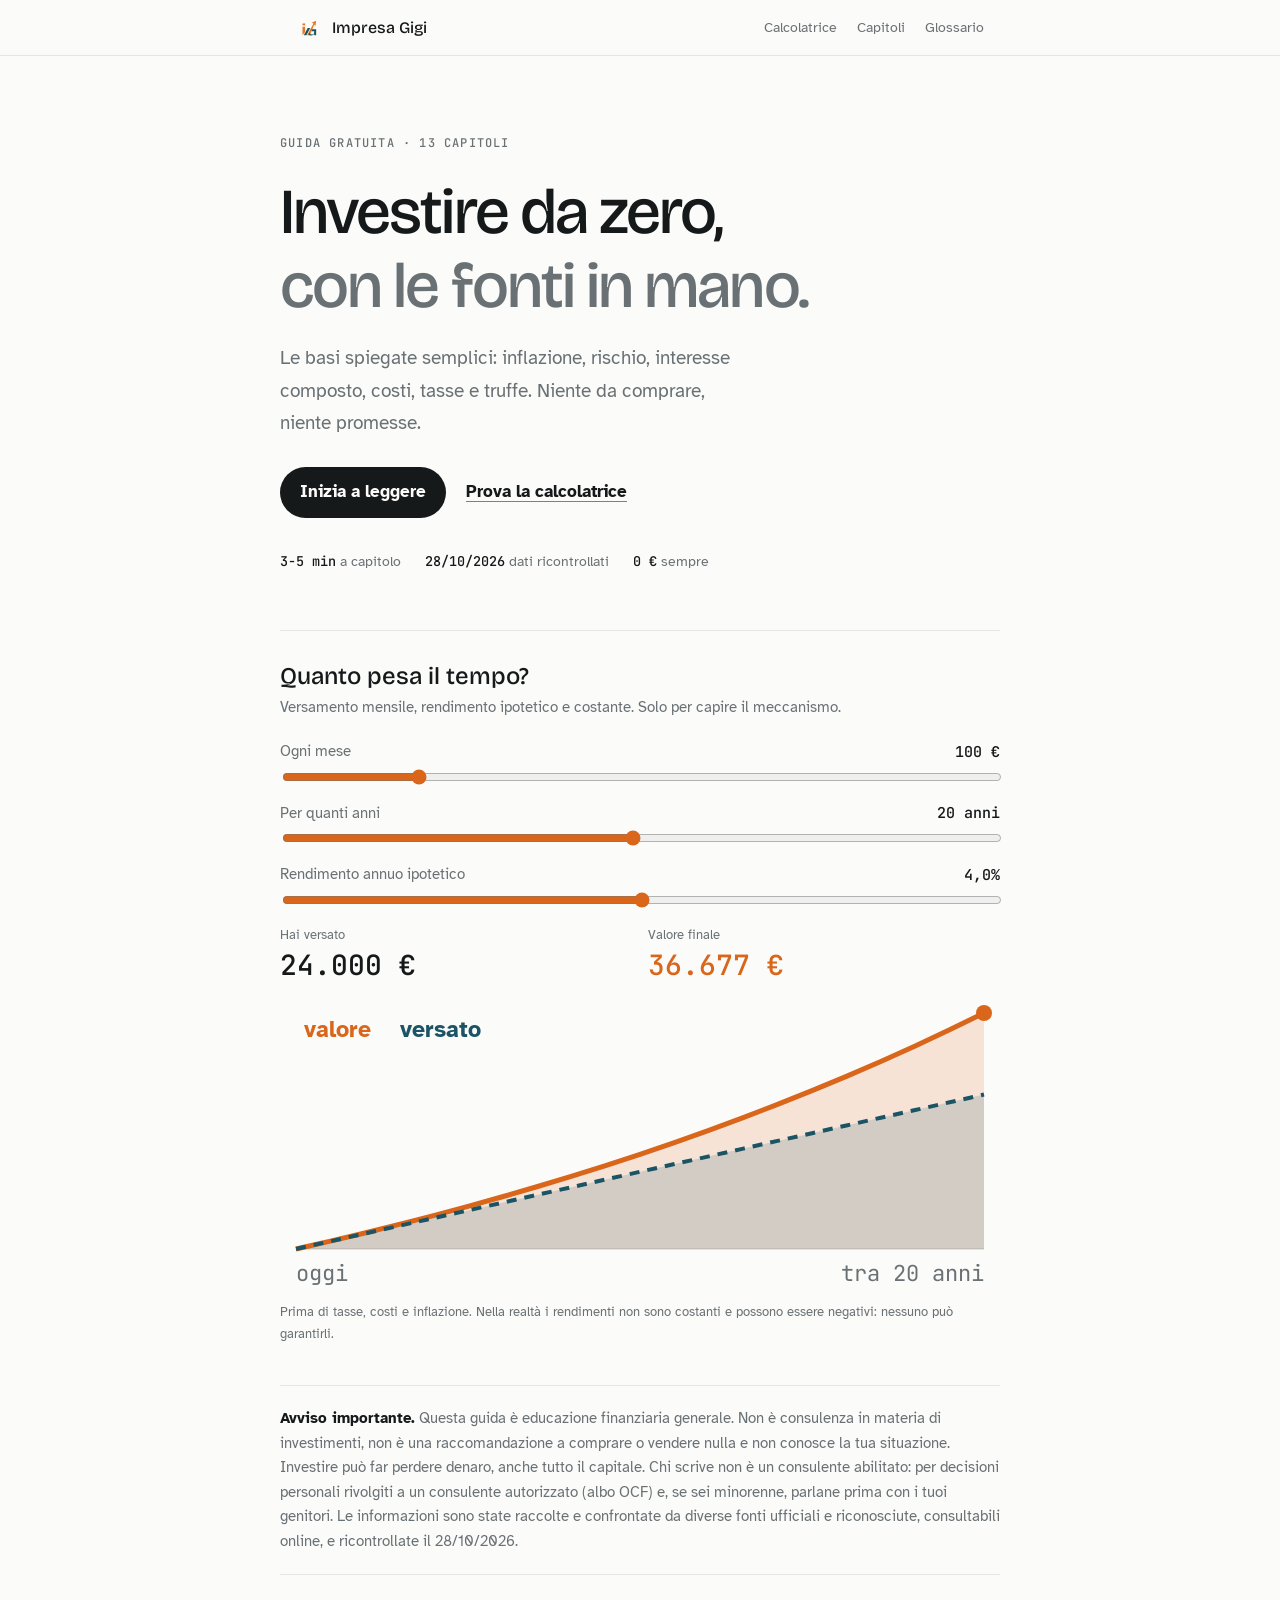
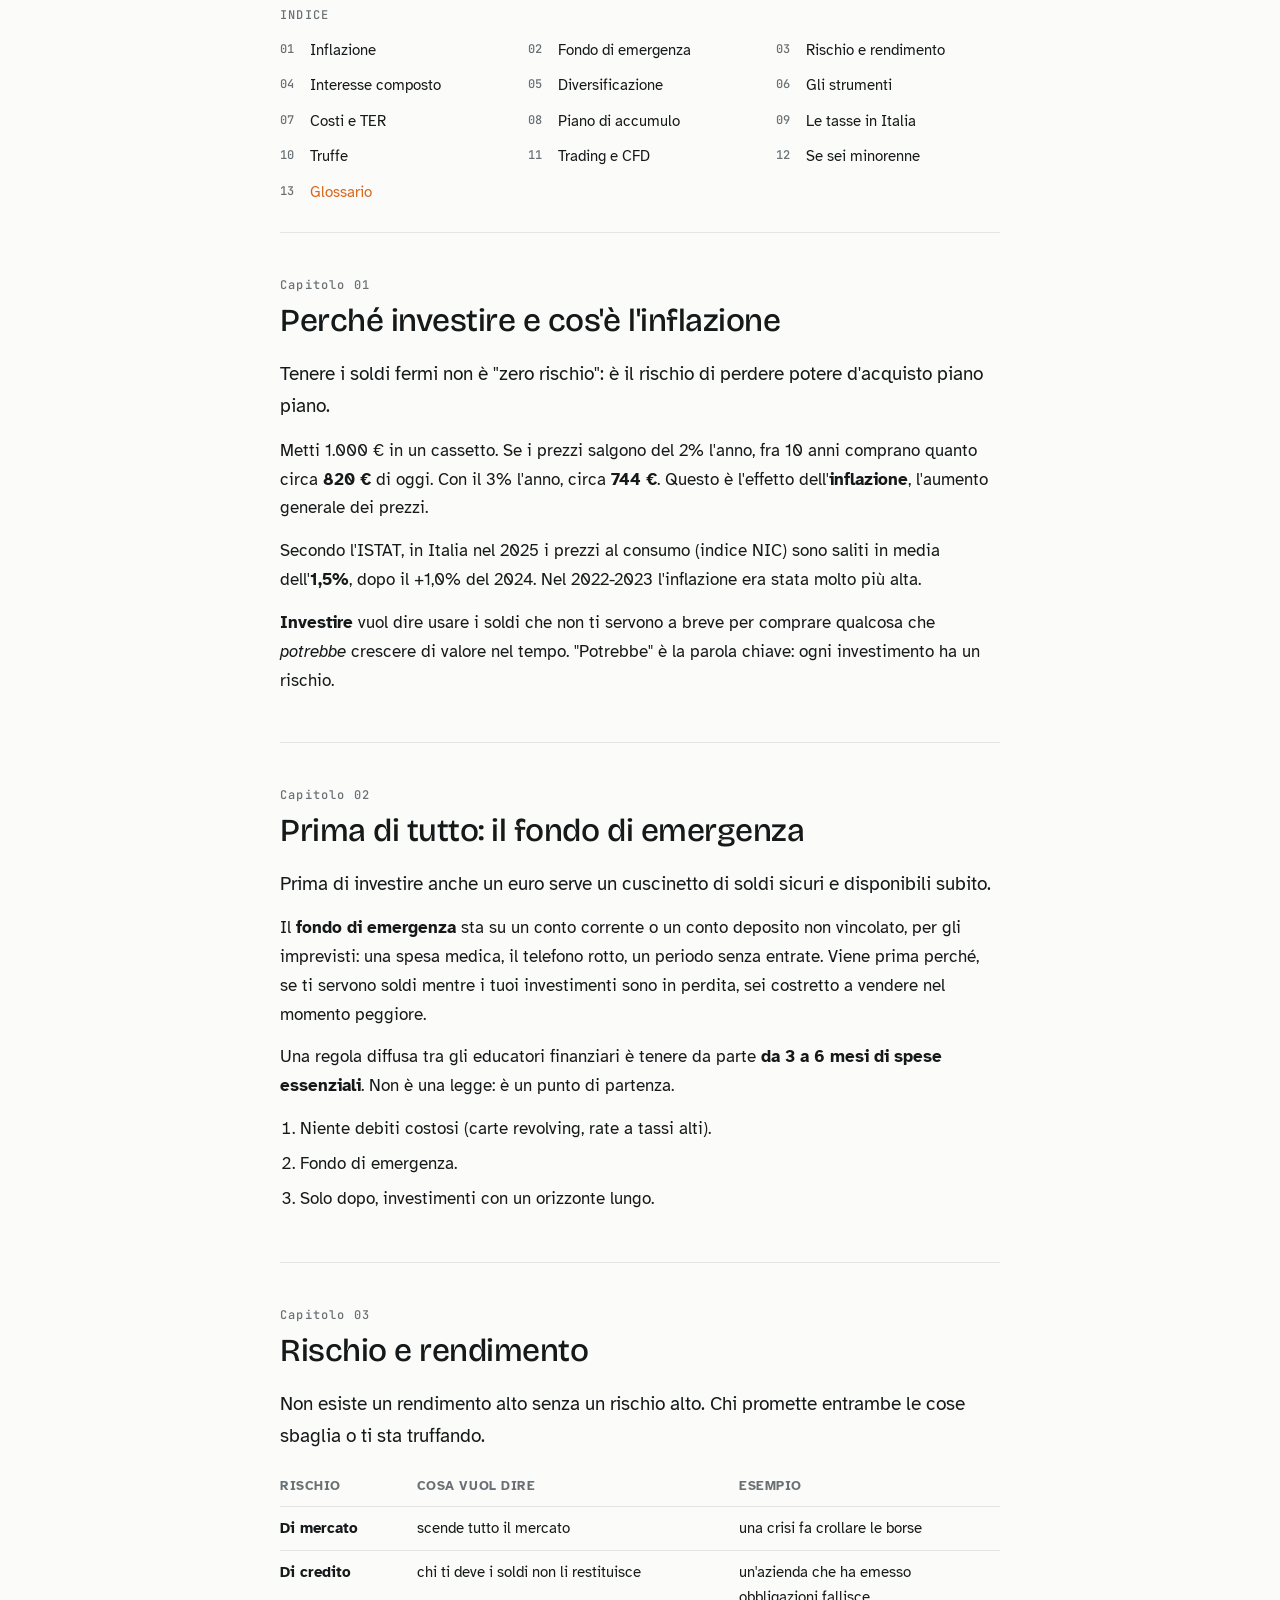
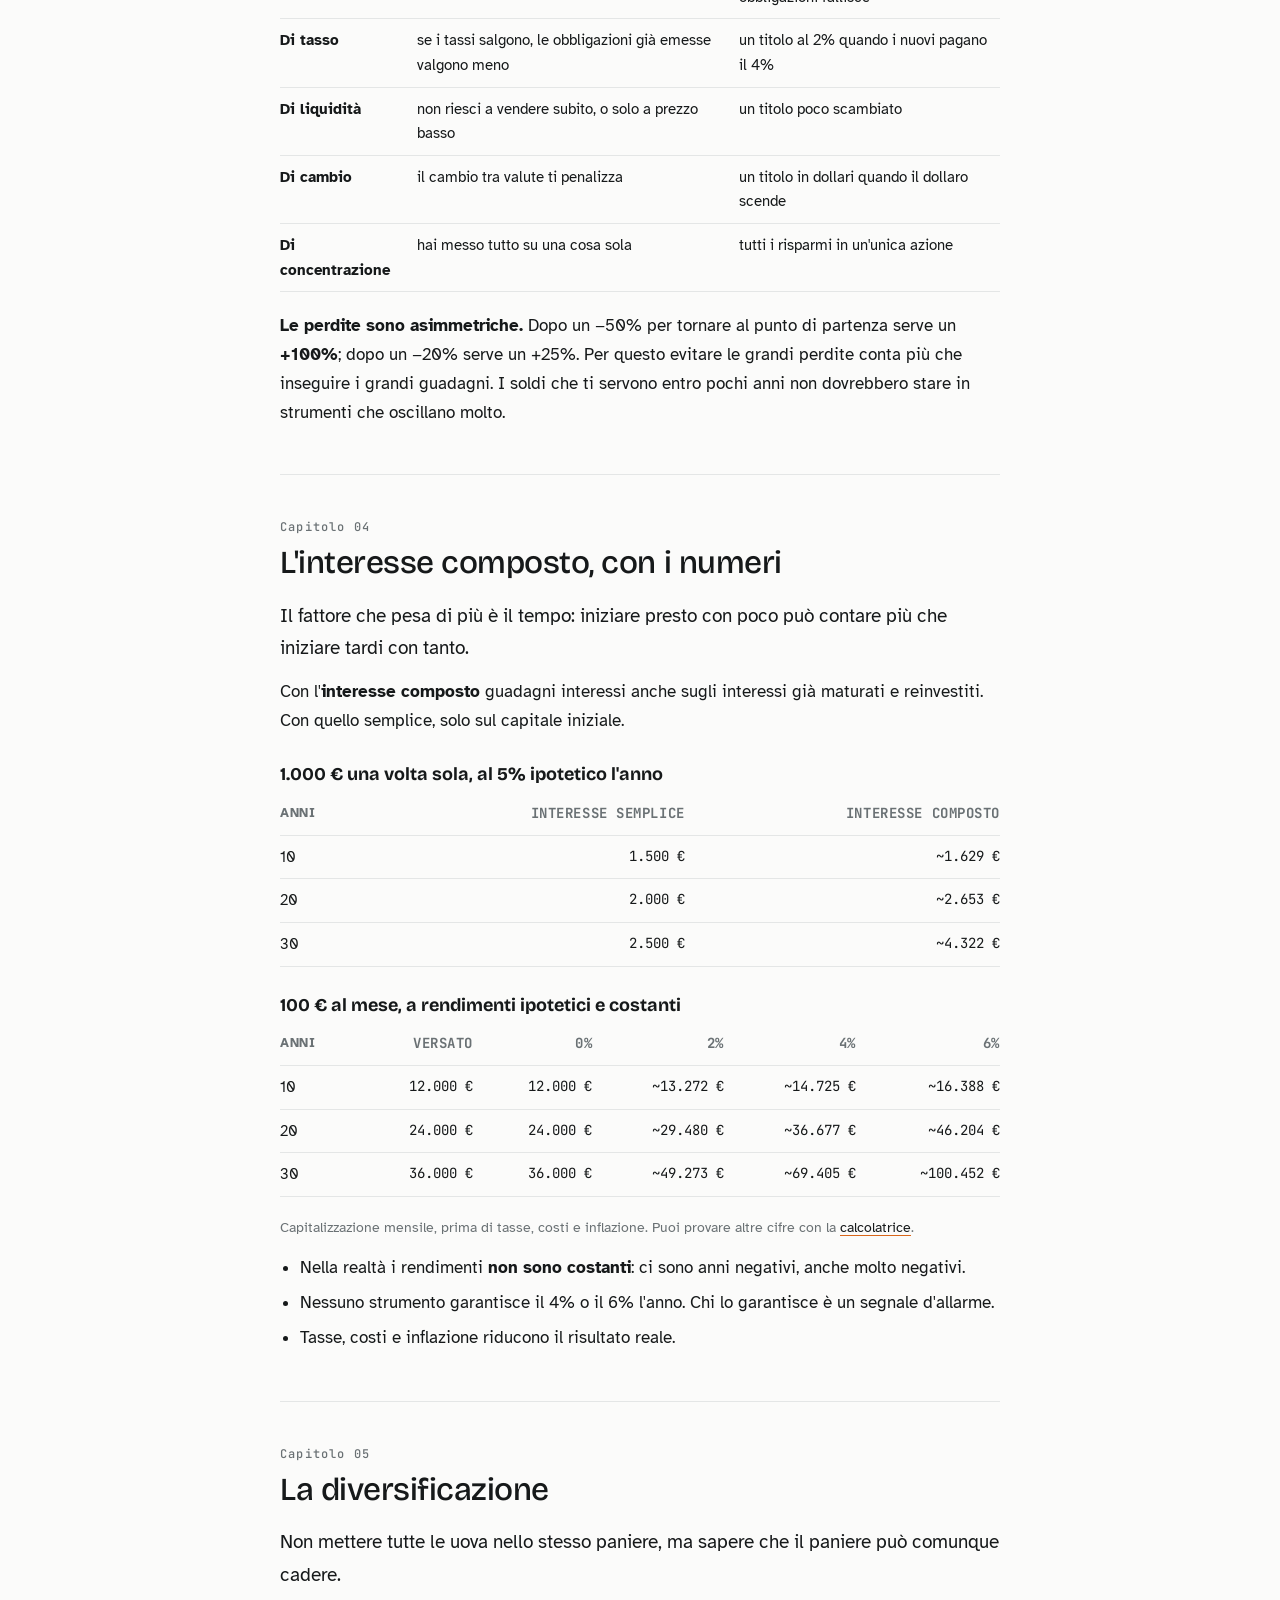
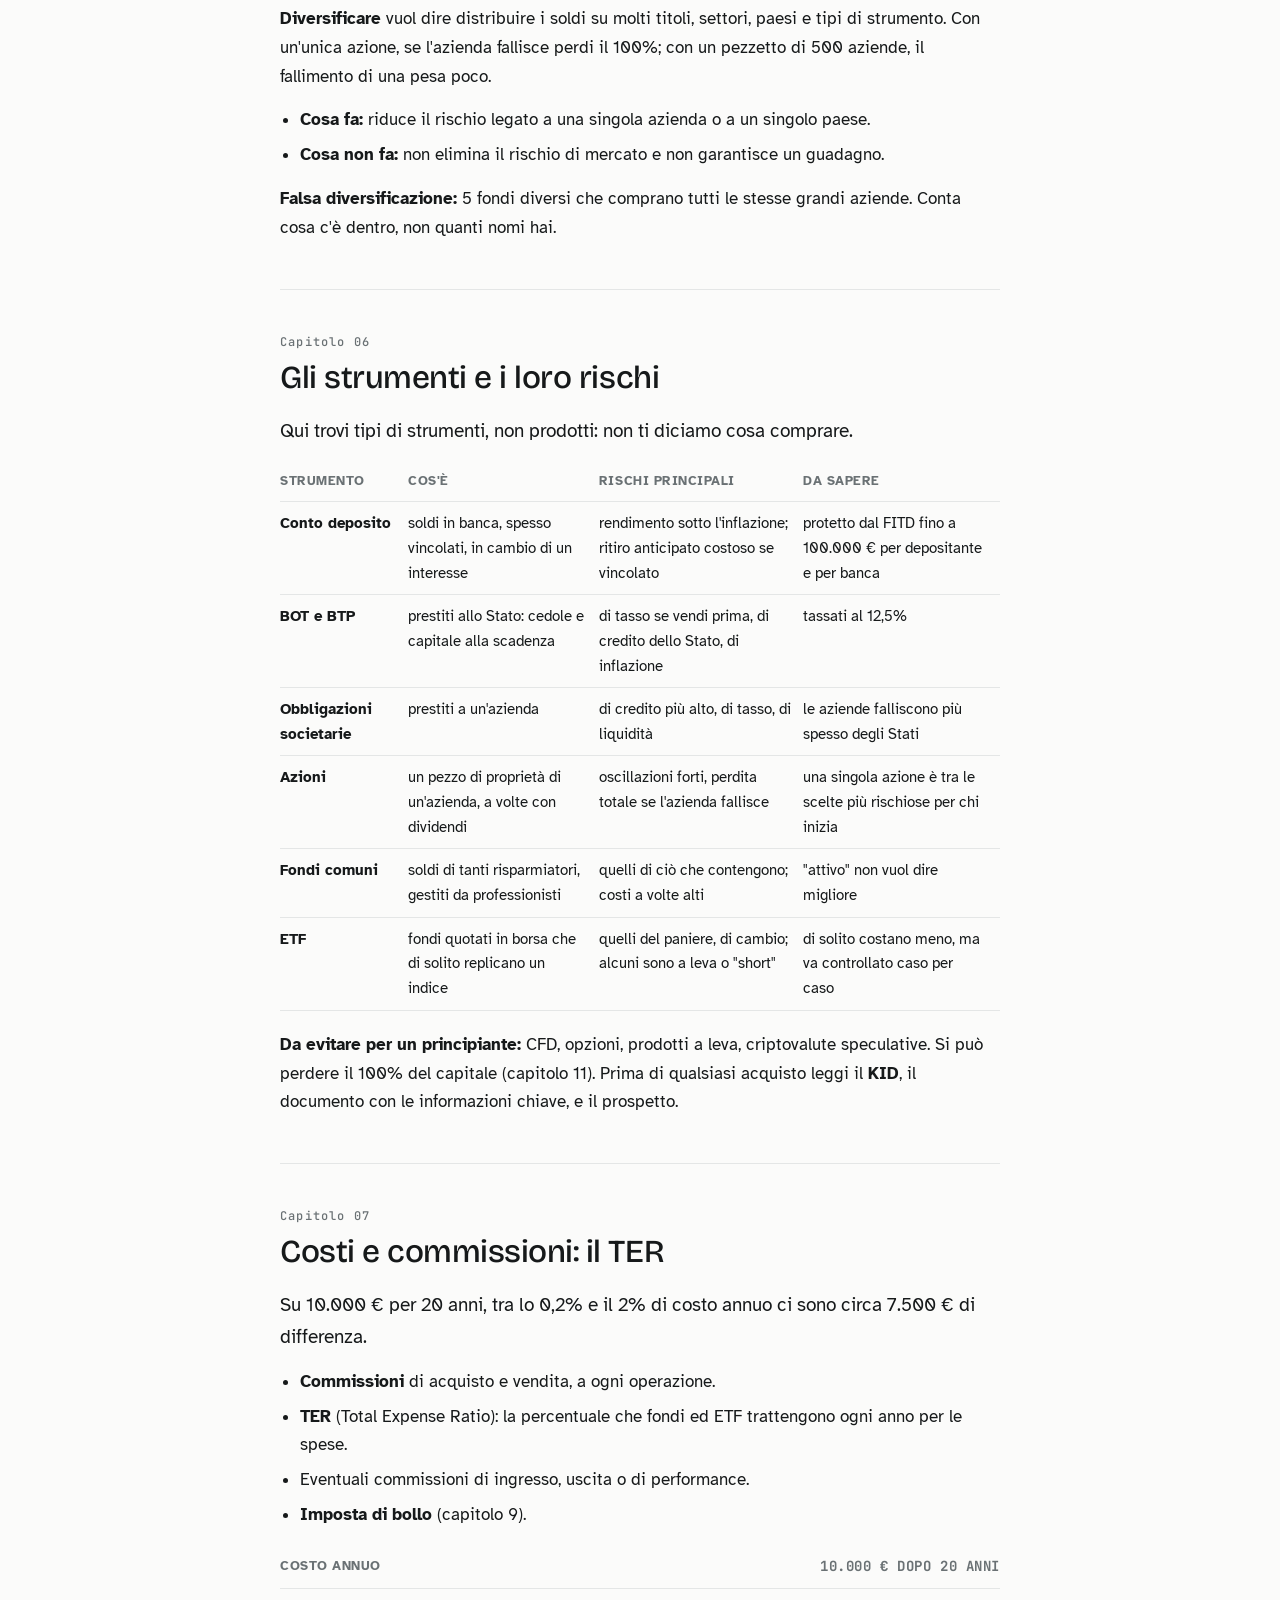
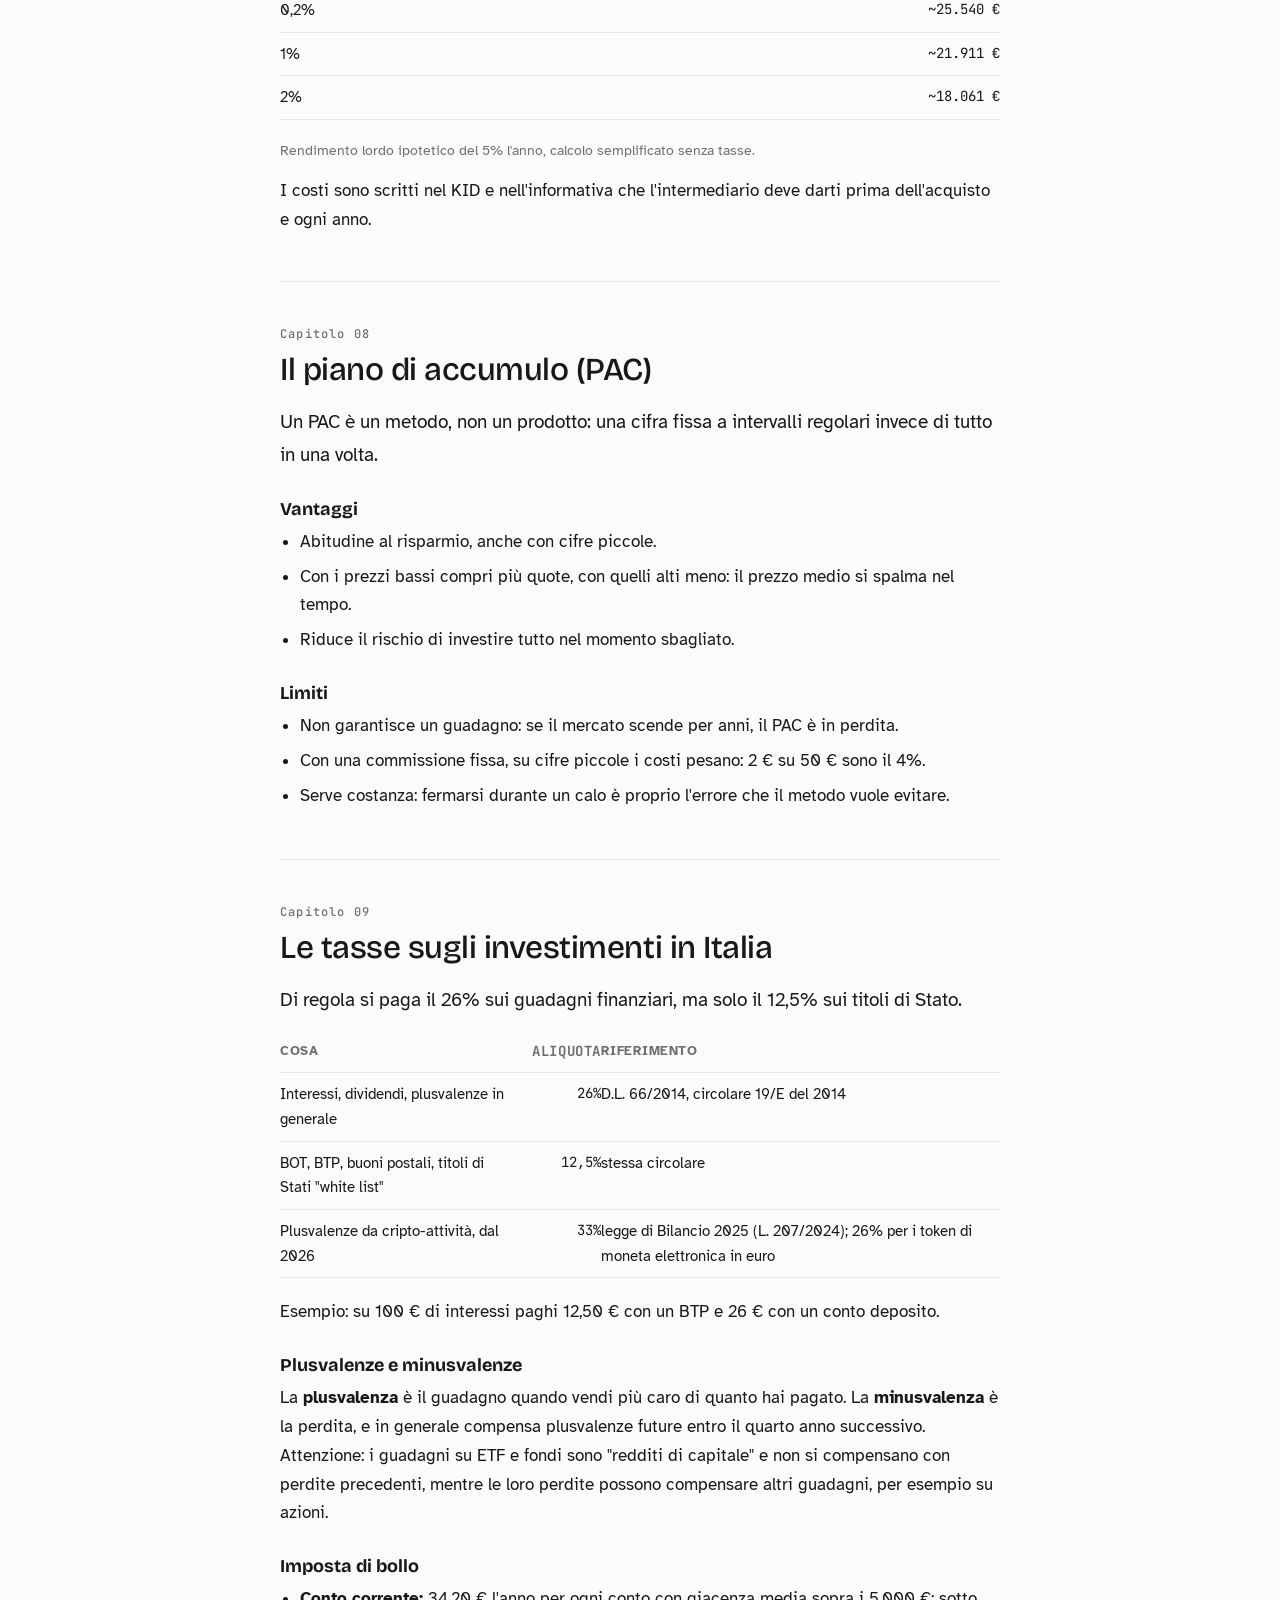
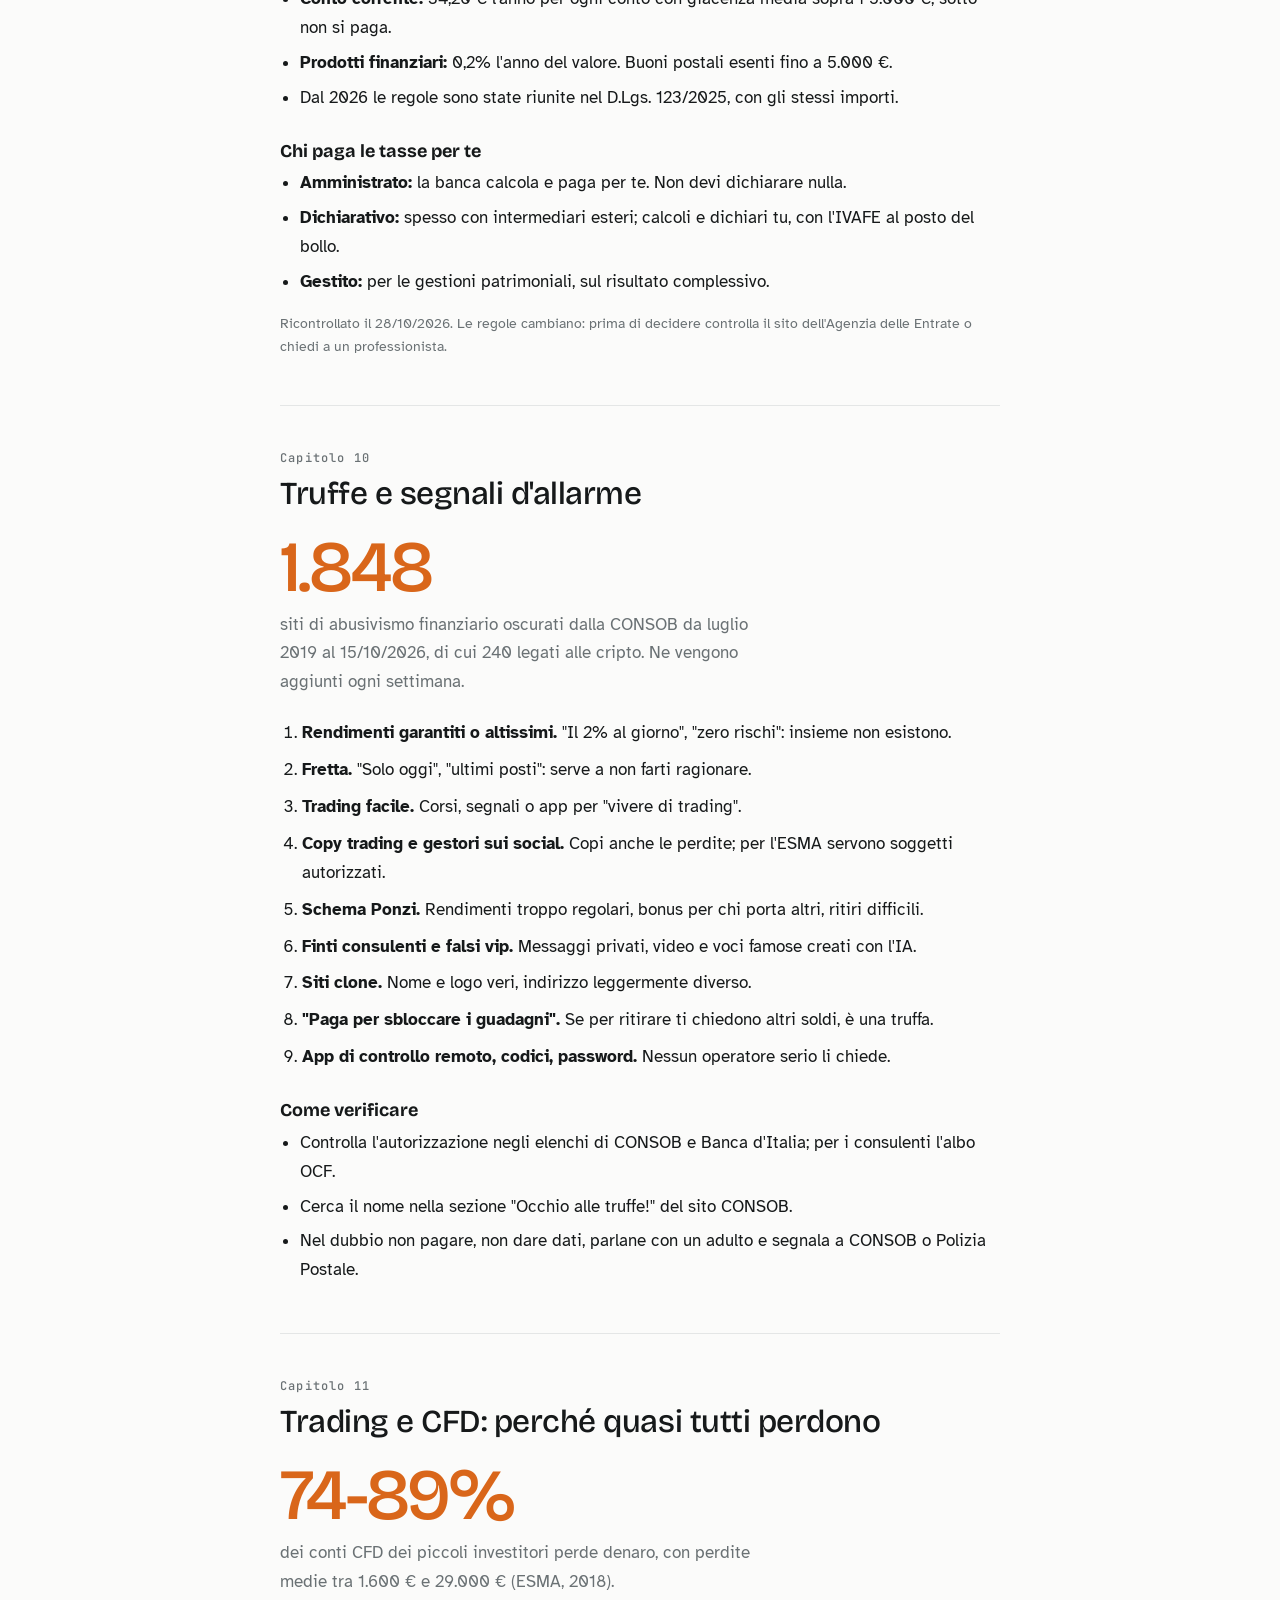
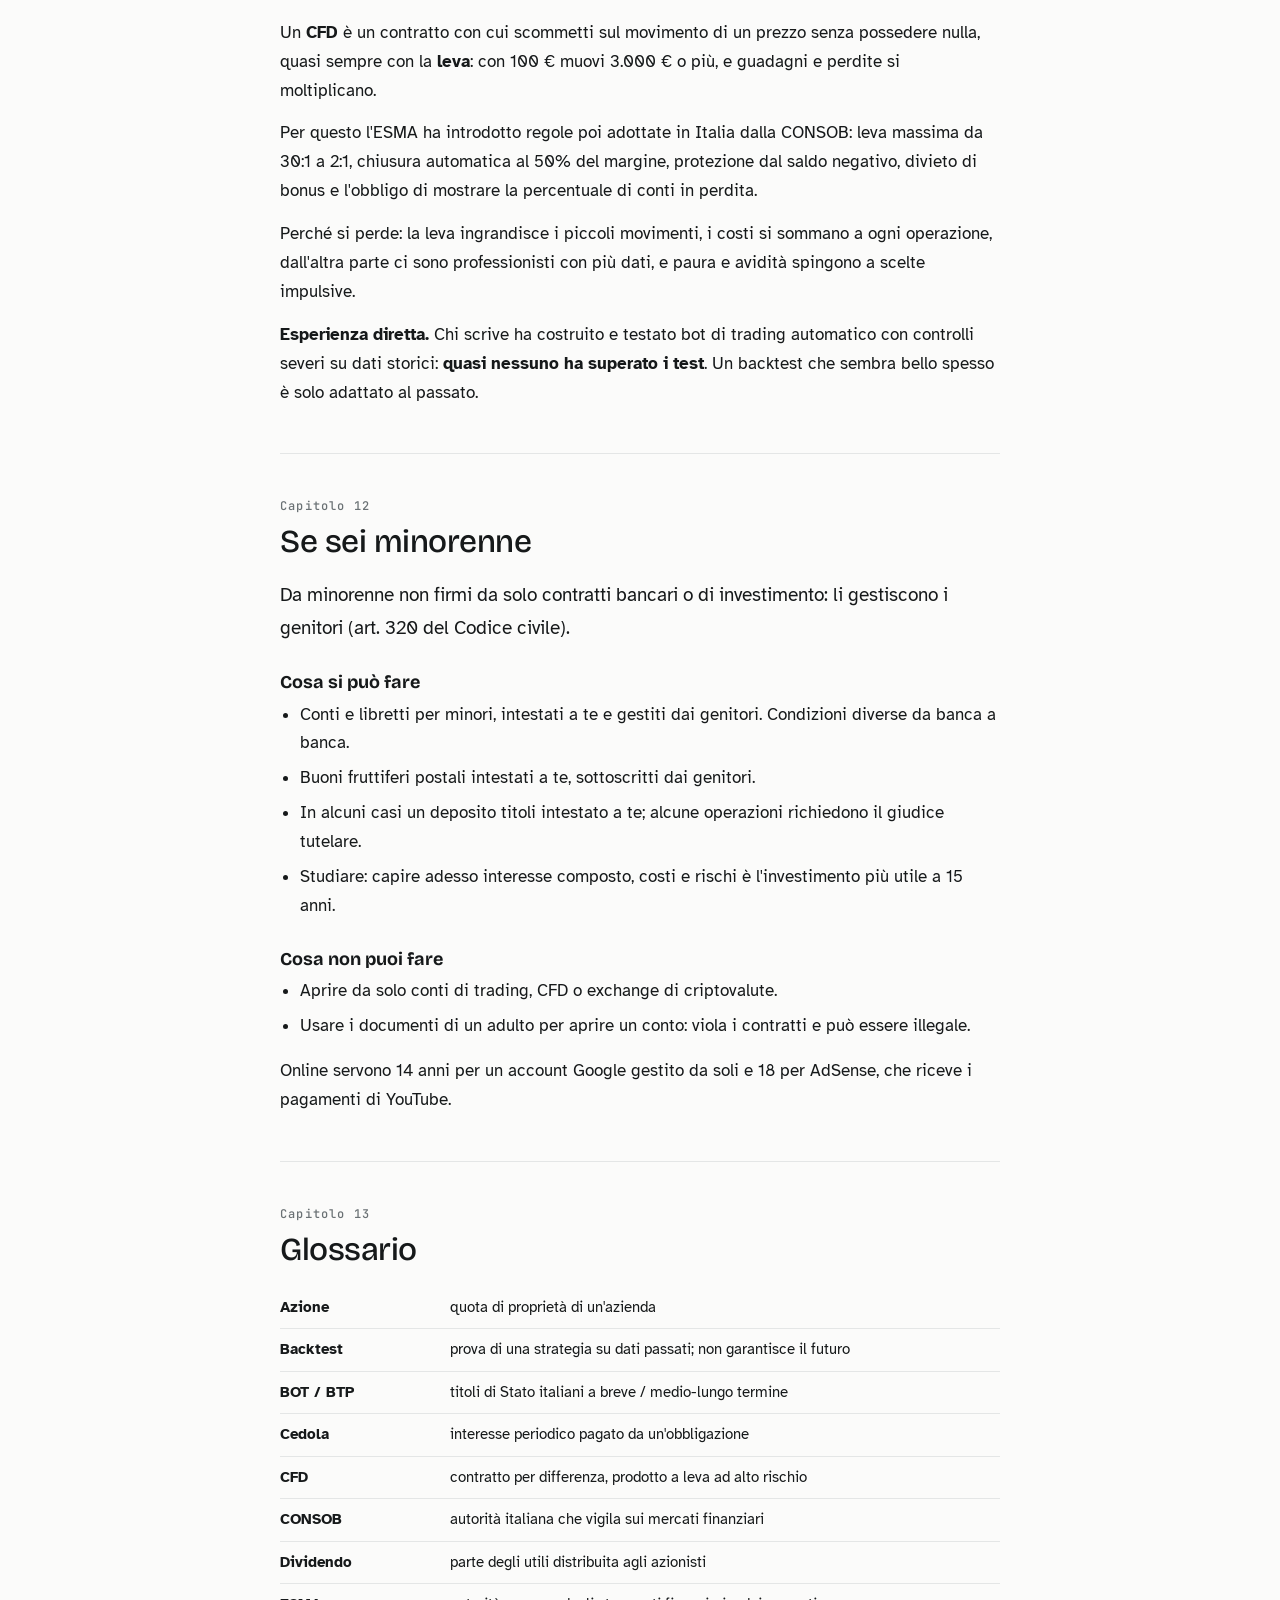
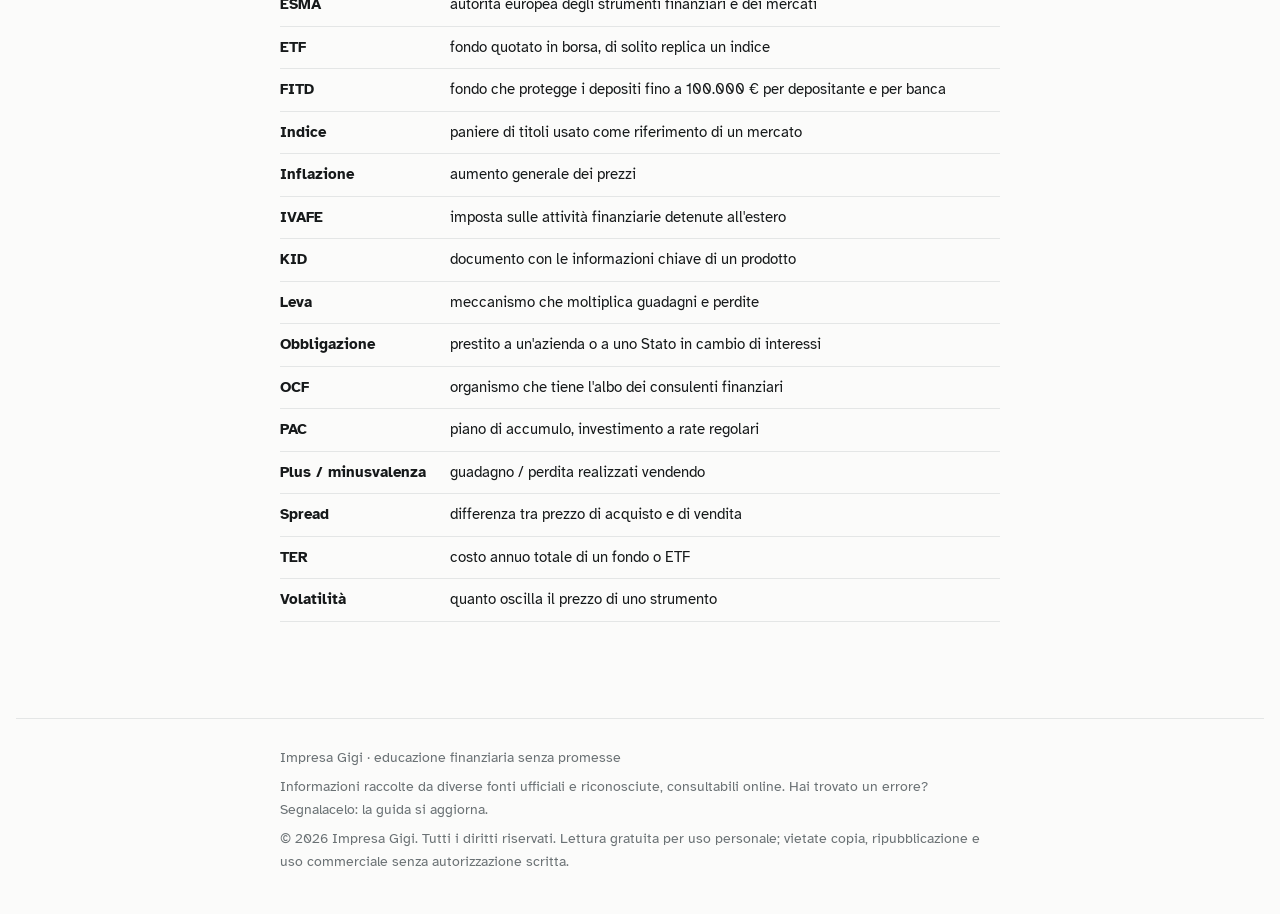
==== index.html @ 16dedf09 "Guida gratuita Investire da zero Co-Authored-By: Claude Opus 5.5 <noreply@anthropic.com>" ====
<!doctype html>
<html lang="it">
<head>
<meta charset="utf-8">
<meta name="viewport" content="width=device-width, initial-scale=1, viewport-fit=cover">
<meta name="description" content="Guida gratuita di educazione finanziaria per principianti: inflazione, rischio, interesse composto, costi, tasse e truffe. Niente da comprare.">
<title>Investire da zero</title>
<link rel="preconnect" href="https://fonts.googleapis.com">
<link rel="preconnect" href="https://fonts.gstatic.com" crossorigin>
<link rel="stylesheet" href="https://fonts.googleapis.com/css2?family=Bricolage+Grotesque:opsz,wght@12..96,500;12..96,700;12..96,800&family=Atkinson+Hyperlegible:ital,wght@0,400;0,700;1,400&family=JetBrains+Mono:wght@500&display=swap">
<style>
body{margin:0}img{max-width:100%}
/* Layout minimal: una colonna di lettura stretta, tanto bianco, righe sottili, un solo accento
   (l'arancione del logo) usato solo per numeri e collegamenti attivi. Niente ombre, niente card. */
:root{
  --bg:#fbfbfa; --surface:#fbfbfa; --ink:#16191a; --muted:#6a7174; --line:#e4e6e6;
  --petrol:#1b5465; --orange:#d9661a; --orange-soft:transparent; --petrol-soft:#f1f3f3;
  --warn:#16191a; --warn-bg:transparent;
  --display:"Bricolage Grotesque", "Segoe UI", system-ui, sans-serif;
  --body:"Atkinson Hyperlegible", "Segoe UI", system-ui, sans-serif;
  --mono:"JetBrains Mono", ui-monospace, Consolas, monospace;
}
@media (prefers-color-scheme: dark){
  :root:not([data-theme="light"]){
    --bg:#111314; --surface:#111314; --ink:#eceeee; --muted:#959c9f; --line:#272b2d;
    --petrol:#8cc4d2; --orange:#f0904a; --petrol-soft:#191c1d; --warn:#eceeee; color-scheme:dark;
  }
}
:root[data-theme="dark"]{
  --bg:#111314; --surface:#111314; --ink:#eceeee; --muted:#959c9f; --line:#272b2d;
  --petrol:#8cc4d2; --orange:#f0904a; --petrol-soft:#191c1d; --warn:#eceeee; color-scheme:dark;
}
*{box-sizing:border-box}
html{scroll-behavior:smooth;scroll-padding-top:72px}
@media (prefers-reduced-motion:reduce){html{scroll-behavior:auto}}
body{background:var(--bg);color:var(--ink);font:17px/1.7 var(--body);
  padding-left:max(16px, env(safe-area-inset-left, 0px));padding-right:max(16px, env(safe-area-inset-right, 0px))}
body::before{content:"";position:fixed;inset:0 0 auto;height:env(safe-area-inset-top, 0px);z-index:10;background:var(--bg)}
a{color:var(--ink);text-decoration-color:var(--orange);text-underline-offset:3px}
a:focus-visible,input:focus-visible{outline:2px solid var(--orange);outline-offset:3px}
h1,h2,h3{font-family:var(--display);font-weight:500;line-height:1.15;text-wrap:balance;margin:0}
.wrap{max-width:720px;margin:0 auto}

.top{position:sticky;top:env(safe-area-inset-top, 0px);z-index:5;background:var(--bg);border-bottom:1px solid var(--line);
  margin:0 calc(-1 * max(16px, env(safe-area-inset-left, 0px)))}
.top .wrap{display:flex;align-items:center;justify-content:space-between;gap:16px;padding:14px max(16px, env(safe-area-inset-left, 0px))}
.brand{display:flex;align-items:center;gap:10px;font-family:var(--display);font-weight:500;font-size:16px;color:var(--ink);text-decoration:none}
.brand svg{width:26px;height:26px;flex:none}
.brand svg circle{display:none}
.top nav{display:flex;gap:20px;font-size:14px}
.top nav a{color:var(--muted);text-decoration:none}
.top nav a:hover{color:var(--ink)}
@media (max-width:560px){.top nav .hide-sm{display:none}}

.hero{display:block;padding-block:72px 40px}
.eyebrow{font:500 12px/1 var(--mono);letter-spacing:.1em;text-transform:uppercase;color:var(--muted)}
.hero h1{font-size:clamp(40px,7vw,64px);font-weight:500;letter-spacing:-.03em;margin:18px 0 20px}
.hero h1 .up{color:var(--muted)}
.lead{font-size:19px;color:var(--muted);max-width:40ch;margin:0 0 28px}
.cta{display:flex;flex-wrap:wrap;gap:20px;align-items:center}
.btn{font-weight:700;text-decoration:none;padding:0;border:0}
.btn.primary{color:var(--bg);background:var(--ink);padding:11px 20px;border-radius:999px}
.btn.ghost{color:var(--ink);text-decoration:underline;text-decoration-color:var(--orange);text-underline-offset:4px}
.facts{display:flex;flex-wrap:wrap;gap:6px 24px;margin-top:32px;font-size:13.5px;color:var(--muted)}
.facts b{font-family:var(--mono);font-weight:500;color:var(--ink)}

.calc{margin-top:56px;border-top:1px solid var(--line);padding-top:32px}
.calc h2{font-size:24px;margin-bottom:4px}
.calc .sub{font-size:14.5px;color:var(--muted);margin:0 0 20px}
.ctrl{display:grid;grid-template-columns:1fr auto;gap:2px 12px;align-items:center;margin-bottom:14px}
.ctrl label{font-size:15px;color:var(--muted)}
.ctrl output{font:500 15px var(--mono);font-variant-numeric:tabular-nums}
.ctrl input{grid-column:1/-1;width:100%;accent-color:var(--orange)}
.result{display:grid;grid-template-columns:1fr 1fr;gap:16px;margin:12px 0 8px}
.result span{display:block;font-size:13px;color:var(--muted)}
.result strong{font:500 28px var(--mono);font-variant-numeric:tabular-nums}
.result .gain strong{color:var(--orange)}
#chart{width:100%;height:auto;display:block}
.note{font-size:13px;color:var(--muted);margin:8px 0 0}

.notice{font-size:14.5px;color:var(--muted);border-top:1px solid var(--line);border-bottom:1px solid var(--line);padding-block:20px;margin-bottom:24px}
.notice strong{color:var(--ink)}

.layout{display:block;padding-bottom:64px}
.toc{padding-block:8px 24px;font-size:15px}
.toc p{font:500 12px var(--mono);letter-spacing:.1em;text-transform:uppercase;color:var(--muted);margin:0 0 12px}
.toc ol{list-style:none;margin:0;padding:0;display:grid;grid-template-columns:repeat(auto-fill,minmax(200px,1fr));gap:4px 24px;counter-reset:c}
.toc li{counter-increment:c}
.toc a{display:grid;grid-template-columns:30px 1fr;color:var(--ink);text-decoration:none;padding:3px 0}
.toc a::before{content:counter(c,decimal-leading-zero);font:500 12px/1.9 var(--mono);color:var(--muted)}
.toc a:hover,.toc a.on{color:var(--orange)}
article{min-width:0}
section.ch{border-top:1px solid var(--line);padding-block:8px 32px}
.ch .num{font:500 12px var(--mono);letter-spacing:.1em;color:var(--muted);display:block;margin:36px 0 10px}
.ch h2{font-size:clamp(26px,3.6vw,32px);letter-spacing:-.015em;margin-bottom:18px}
.ch h3{font-size:18px;font-weight:700;margin:28px 0 8px}
.ch p{margin:0 0 14px}
.ch ul,.ch ol{margin:0 0 16px;padding-left:20px}
.ch li{margin-bottom:6px}
.key{font-size:19px;margin:0 0 18px}
.tbl{overflow-x:auto;margin:8px 0 20px}
table{border-collapse:collapse;width:100%;font-size:14.5px}
th,td{text-align:left;padding:9px 12px 9px 0;border-bottom:1px solid var(--line);vertical-align:top}
th{font-weight:700;font-size:13px;color:var(--muted);text-transform:uppercase;letter-spacing:.04em}
td.n,th.n{text-align:right;font-family:var(--mono);font-size:14px;font-variant-numeric:tabular-nums;white-space:nowrap;padding-right:0;padding-left:12px}
.caption{font-size:13.5px;color:var(--muted);margin:-10px 0 18px}
.alarm{padding-left:22px!important}
.alarm li{margin-bottom:8px}
.stat{margin:4px 0 22px}
.stat b{display:block;font:500 clamp(48px,9vw,72px)/1 var(--display);letter-spacing:-.03em;color:var(--orange);margin-bottom:8px}
.stat span{color:var(--muted);max-width:44ch;display:block}
dl.gloss{display:grid;grid-template-columns:minmax(110px,170px) 1fr;margin:0}
dl.gloss dt,dl.gloss dd{margin:0;padding:8px 0;border-bottom:1px solid var(--line);font-size:15px}
dl.gloss dt{font-weight:700;padding-right:16px}
@media (max-width:520px){dl.gloss{grid-template-columns:1fr}dl.gloss dt{border-bottom:0;padding-bottom:0}}
footer{border-top:1px solid var(--line);padding-block:28px 40px;color:var(--muted);font-size:13.5px}
footer .wrap{display:grid;gap:6px}
</style>
</head>
<body>

<header class="top">
  <div class="wrap">
    <a class="brand" href="#inizio" aria-label="Impresa Gigi, torna all'inizio">
      <svg viewBox="0 0 40 40" aria-hidden="true"><circle cx="20" cy="20" r="19" fill="var(--surface)" stroke="var(--line)" stroke-width="2"/><rect x="10" y="13" width="4" height="3" fill="#e9761f"/><polygon points="10,18 14,18 14,26 10,31" fill="#e9761f"/><polygon points="12,31 18,20 22,20 16,31" fill="var(--petrol)"/><polygon points="17,31 27,13 24,12 31,9 30,17 28,15 21,31" fill="#e9761f"/><path d="M24 22h7v9h-3v-2a6 6 0 0 1-9 1l2-3a3 3 0 0 0 7-1v-1h-4z" fill="var(--petrol)"/></svg>
      Impresa Gigi
    </a>
    <nav aria-label="Sezioni">
      <a href="#calcolatrice" class="hide-sm">Calcolatrice</a>
      <a href="#capitoli">Capitoli</a>
      <a href="#c13">Glossario</a>
    </nav>
  </div>
</header>

<main class="wrap" id="inizio">
  <section class="hero">
    <div>
      <span class="eyebrow">Guida gratuita · 13 capitoli</span>
      <h1>Investire da&nbsp;zero, <span class="up">con le fonti in mano.</span></h1>
      <p class="lead">Le basi spiegate semplici: inflazione, rischio, interesse composto, costi, tasse e truffe. Niente da comprare, niente promesse.</p>
      <div class="cta">
        <a class="btn primary" href="#c1">Inizia a leggere</a>
        <a class="btn ghost" href="#calcolatrice">Prova la calcolatrice</a>
      </div>
      <div class="facts">
        <span><b>3-5 min</b> a capitolo</span>
        <span><b>28/10/2026</b> dati ricontrollati</span>
        <span><b>0 €</b> sempre</span>
      </div>
    </div>

    <div class="calc" id="calcolatrice" aria-labelledby="calc-t">
      <h2 id="calc-t">Quanto pesa il tempo?</h2>
      <p class="sub">Versamento mensile, rendimento ipotetico e costante. Solo per capire il meccanismo.</p>
      <div class="ctrl"><label for="m">Ogni mese</label><output id="mo" for="m">100 €</output><input id="m" type="range" min="10" max="500" step="10" value="100"></div>
      <div class="ctrl"><label for="y">Per quanti anni</label><output id="yo" for="y">20 anni</output><input id="y" type="range" min="1" max="40" step="1" value="20"></div>
      <div class="ctrl"><label for="r">Rendimento annuo ipotetico</label><output id="ro" for="r">4,0%</output><input id="r" type="range" min="0" max="8" step="0.5" value="4"></div>
      <div class="result">
        <div><span>Hai versato</span><strong id="paid">24.000 €</strong></div>
        <div class="gain"><span>Valore finale</span><strong id="final">36.677 €</strong></div>
      </div>
      <svg id="chart" viewBox="0 0 360 150" role="img" aria-label="Grafico: soldi versati e valore nel tempo"></svg>
      <p class="note">Prima di tasse, costi e inflazione. Nella realtà i rendimenti non sono costanti e possono essere negativi: nessuno può garantirli.</p>
    </div>
  </section>

  <div class="notice" role="note">
    <div><strong>Avviso importante.</strong> Questa guida è educazione finanziaria generale. Non è consulenza in materia di investimenti, non è una raccomandazione a comprare o vendere nulla e non conosce la tua situazione. Investire può far perdere denaro, anche tutto il capitale. Chi scrive non è un consulente abilitato: per decisioni personali rivolgiti a un consulente autorizzato (albo OCF) e, se sei minorenne, parlane prima con i tuoi genitori. Le informazioni sono state raccolte e confrontate da diverse fonti ufficiali e riconosciute, consultabili online, e ricontrollate il 28/10/2026.</div>
  </div>

  <div class="layout" id="capitoli">
    <nav class="toc" aria-label="Indice dei capitoli">
      <p>Indice</p>
      <ol>
        <li><a href="#c1">Inflazione</a></li>
        <li><a href="#c2">Fondo di emergenza</a></li>
        <li><a href="#c3">Rischio e rendimento</a></li>
        <li><a href="#c4">Interesse composto</a></li>
        <li><a href="#c5">Diversificazione</a></li>
        <li><a href="#c6">Gli strumenti</a></li>
        <li><a href="#c7">Costi e TER</a></li>
        <li><a href="#c8">Piano di accumulo</a></li>
        <li><a href="#c9">Le tasse in Italia</a></li>
        <li><a href="#c10">Truffe</a></li>
        <li><a href="#c11">Trading e CFD</a></li>
        <li><a href="#c12">Se sei minorenne</a></li>
        <li><a href="#c13">Glossario</a></li>
      </ol>
    </nav>

    <article>
      <section class="ch" id="c1">
        <span class="num">Capitolo 01</span>
        <h2>Perché investire e cos'è l'inflazione</h2>
        <p class="key">Tenere i soldi fermi non è "zero rischio": è il rischio di perdere potere d'acquisto piano piano.</p>
        <p>Metti 1.000 € in un cassetto. Se i prezzi salgono del 2% l'anno, fra 10 anni comprano quanto circa <strong>820 €</strong> di oggi. Con il 3% l'anno, circa <strong>744 €</strong>. Questo è l'effetto dell'<strong>inflazione</strong>, l'aumento generale dei prezzi.</p>
        <p>Secondo l'ISTAT, in Italia nel 2025 i prezzi al consumo (indice NIC) sono saliti in media dell'<strong>1,5%</strong>, dopo il +1,0% del 2024. Nel 2022-2023 l'inflazione era stata molto più alta.</p>
        <p><strong>Investire</strong> vuol dire usare i soldi che non ti servono a breve per comprare qualcosa che <em>potrebbe</em> crescere di valore nel tempo. "Potrebbe" è la parola chiave: ogni investimento ha un rischio.</p>
      </section>

      <section class="ch" id="c2">
        <span class="num">Capitolo 02</span>
        <h2>Prima di tutto: il fondo di emergenza</h2>
        <p class="key">Prima di investire anche un euro serve un cuscinetto di soldi sicuri e disponibili subito.</p>
        <p>Il <strong>fondo di emergenza</strong> sta su un conto corrente o un conto deposito non vincolato, per gli imprevisti: una spesa medica, il telefono rotto, un periodo senza entrate. Viene prima perché, se ti servono soldi mentre i tuoi investimenti sono in perdita, sei costretto a vendere nel momento peggiore.</p>
        <p>Una regola diffusa tra gli educatori finanziari è tenere da parte <strong>da 3 a 6 mesi di spese essenziali</strong>. Non è una legge: è un punto di partenza.</p>
        <ol>
          <li>Niente debiti costosi (carte revolving, rate a tassi alti).</li>
          <li>Fondo di emergenza.</li>
          <li>Solo dopo, investimenti con un orizzonte lungo.</li>
        </ol>
      </section>

      <section class="ch" id="c3">
        <span class="num">Capitolo 03</span>
        <h2>Rischio e rendimento</h2>
        <p class="key">Non esiste un rendimento alto senza un rischio alto. Chi promette entrambe le cose sbaglia o ti sta truffando.</p>
        <div class="tbl"><table>
          <thead><tr><th>Rischio</th><th>Cosa vuol dire</th><th>Esempio</th></tr></thead>
          <tbody>
            <tr><td><strong>Di mercato</strong></td><td>scende tutto il mercato</td><td>una crisi fa crollare le borse</td></tr>
            <tr><td><strong>Di credito</strong></td><td>chi ti deve i soldi non li restituisce</td><td>un'azienda che ha emesso obbligazioni fallisce</td></tr>
            <tr><td><strong>Di tasso</strong></td><td>se i tassi salgono, le obbligazioni già emesse valgono meno</td><td>un titolo al 2% quando i nuovi pagano il 4%</td></tr>
            <tr><td><strong>Di liquidità</strong></td><td>non riesci a vendere subito, o solo a prezzo basso</td><td>un titolo poco scambiato</td></tr>
            <tr><td><strong>Di cambio</strong></td><td>il cambio tra valute ti penalizza</td><td>un titolo in dollari quando il dollaro scende</td></tr>
            <tr><td><strong>Di concentrazione</strong></td><td>hai messo tutto su una cosa sola</td><td>tutti i risparmi in un'unica azione</td></tr>
          </tbody>
        </table></div>
        <p><strong>Le perdite sono asimmetriche.</strong> Dopo un −50% per tornare al punto di partenza serve un <strong>+100%</strong>; dopo un −20% serve un +25%. Per questo evitare le grandi perdite conta più che inseguire i grandi guadagni. I soldi che ti servono entro pochi anni non dovrebbero stare in strumenti che oscillano molto.</p>
      </section>

      <section class="ch" id="c4">
        <span class="num">Capitolo 04</span>
        <h2>L'interesse composto, con i numeri</h2>
        <p class="key">Il fattore che pesa di più è il tempo: iniziare presto con poco può contare più che iniziare tardi con tanto.</p>
        <p>Con l'<strong>interesse composto</strong> guadagni interessi anche sugli interessi già maturati e reinvestiti. Con quello semplice, solo sul capitale iniziale.</p>
        <h3>1.000 € una volta sola, al 5% ipotetico l'anno</h3>
        <div class="tbl"><table>
          <thead><tr><th>Anni</th><th class="n">Interesse semplice</th><th class="n">Interesse composto</th></tr></thead>
          <tbody>
            <tr><td>10</td><td class="n">1.500 €</td><td class="n">~1.629 €</td></tr>
            <tr><td>20</td><td class="n">2.000 €</td><td class="n">~2.653 €</td></tr>
            <tr><td>30</td><td class="n">2.500 €</td><td class="n">~4.322 €</td></tr>
          </tbody>
        </table></div>
        <h3>100 € al mese, a rendimenti ipotetici e costanti</h3>
        <div class="tbl"><table>
          <thead><tr><th>Anni</th><th class="n">Versato</th><th class="n">0%</th><th class="n">2%</th><th class="n">4%</th><th class="n">6%</th></tr></thead>
          <tbody>
            <tr><td>10</td><td class="n">12.000 €</td><td class="n">12.000 €</td><td class="n">~13.272 €</td><td class="n">~14.725 €</td><td class="n">~16.388 €</td></tr>
            <tr><td>20</td><td class="n">24.000 €</td><td class="n">24.000 €</td><td class="n">~29.480 €</td><td class="n">~36.677 €</td><td class="n">~46.204 €</td></tr>
            <tr><td>30</td><td class="n">36.000 €</td><td class="n">36.000 €</td><td class="n">~49.273 €</td><td class="n">~69.405 €</td><td class="n">~100.452 €</td></tr>
          </tbody>
        </table></div>
        <p class="caption">Capitalizzazione mensile, prima di tasse, costi e inflazione. Puoi provare altre cifre con la <a href="#calcolatrice">calcolatrice</a>.</p>
        <ul>
          <li>Nella realtà i rendimenti <strong>non sono costanti</strong>: ci sono anni negativi, anche molto negativi.</li>
          <li>Nessuno strumento garantisce il 4% o il 6% l'anno. Chi lo garantisce è un segnale d'allarme.</li>
          <li>Tasse, costi e inflazione riducono il risultato reale.</li>
        </ul>
      </section>

      <section class="ch" id="c5">
        <span class="num">Capitolo 05</span>
        <h2>La diversificazione</h2>
        <p class="key">Non mettere tutte le uova nello stesso paniere, ma sapere che il paniere può comunque cadere.</p>
        <p><strong>Diversificare</strong> vuol dire distribuire i soldi su molti titoli, settori, paesi e tipi di strumento. Con un'unica azione, se l'azienda fallisce perdi il 100%; con un pezzetto di 500 aziende, il fallimento di una pesa poco.</p>
        <ul>
          <li><strong>Cosa fa:</strong> riduce il rischio legato a una singola azienda o a un singolo paese.</li>
          <li><strong>Cosa non fa:</strong> non elimina il rischio di mercato e non garantisce un guadagno.</li>
        </ul>
        <p><strong>Falsa diversificazione:</strong> 5 fondi diversi che comprano tutti le stesse grandi aziende. Conta cosa c'è dentro, non quanti nomi hai.</p>
      </section>

      <section class="ch" id="c6">
        <span class="num">Capitolo 06</span>
        <h2>Gli strumenti e i loro rischi</h2>
        <p class="key">Qui trovi tipi di strumenti, non prodotti: non ti diciamo cosa comprare.</p>
        <div class="tbl"><table>
          <thead><tr><th>Strumento</th><th>Cos'è</th><th>Rischi principali</th><th>Da sapere</th></tr></thead>
          <tbody>
            <tr><td><strong>Conto deposito</strong></td><td>soldi in banca, spesso vincolati, in cambio di un interesse</td><td>rendimento sotto l'inflazione; ritiro anticipato costoso se vincolato</td><td>protetto dal FITD fino a 100.000 € per depositante e per banca</td></tr>
            <tr><td><strong>BOT e BTP</strong></td><td>prestiti allo Stato: cedole e capitale alla scadenza</td><td>di tasso se vendi prima, di credito dello Stato, di inflazione</td><td>tassati al 12,5%</td></tr>
            <tr><td><strong>Obbligazioni societarie</strong></td><td>prestiti a un'azienda</td><td>di credito più alto, di tasso, di liquidità</td><td>le aziende falliscono più spesso degli Stati</td></tr>
            <tr><td><strong>Azioni</strong></td><td>un pezzo di proprietà di un'azienda, a volte con dividendi</td><td>oscillazioni forti, perdita totale se l'azienda fallisce</td><td>una singola azione è tra le scelte più rischiose per chi inizia</td></tr>
            <tr><td><strong>Fondi comuni</strong></td><td>soldi di tanti risparmiatori, gestiti da professionisti</td><td>quelli di ciò che contengono; costi a volte alti</td><td>"attivo" non vuol dire migliore</td></tr>
            <tr><td><strong>ETF</strong></td><td>fondi quotati in borsa che di solito replicano un indice</td><td>quelli del paniere, di cambio; alcuni sono a leva o "short"</td><td>di solito costano meno, ma va controllato caso per caso</td></tr>
          </tbody>
        </table></div>
        <p><strong>Da evitare per un principiante:</strong> CFD, opzioni, prodotti a leva, criptovalute speculative. Si può perdere il 100% del capitale (capitolo 11). Prima di qualsiasi acquisto leggi il <strong>KID</strong>, il documento con le informazioni chiave, e il prospetto.</p>
      </section>

      <section class="ch" id="c7">
        <span class="num">Capitolo 07</span>
        <h2>Costi e commissioni: il TER</h2>
        <p class="key">Su 10.000 € per 20 anni, tra lo 0,2% e il 2% di costo annuo ci sono circa 7.500 € di differenza.</p>
        <ul>
          <li><strong>Commissioni</strong> di acquisto e vendita, a ogni operazione.</li>
          <li><strong>TER</strong> (Total Expense Ratio): la percentuale che fondi ed ETF trattengono ogni anno per le spese.</li>
          <li>Eventuali commissioni di ingresso, uscita o di performance.</li>
          <li><strong>Imposta di bollo</strong> (capitolo 9).</li>
        </ul>
        <div class="tbl"><table>
          <thead><tr><th>Costo annuo</th><th class="n">10.000 € dopo 20 anni</th></tr></thead>
          <tbody>
            <tr><td>0,2%</td><td class="n">~25.540 €</td></tr>
            <tr><td>1%</td><td class="n">~21.911 €</td></tr>
            <tr><td>2%</td><td class="n">~18.061 €</td></tr>
          </tbody>
        </table></div>
        <p class="caption">Rendimento lordo ipotetico del 5% l'anno, calcolo semplificato senza tasse.</p>
        <p>I costi sono scritti nel KID e nell'informativa che l'intermediario deve darti prima dell'acquisto e ogni anno.</p>
      </section>

      <section class="ch" id="c8">
        <span class="num">Capitolo 08</span>
        <h2>Il piano di accumulo (PAC)</h2>
        <p class="key">Un PAC è un metodo, non un prodotto: una cifra fissa a intervalli regolari invece di tutto in una volta.</p>
        <h3>Vantaggi</h3>
        <ul>
          <li>Abitudine al risparmio, anche con cifre piccole.</li>
          <li>Con i prezzi bassi compri più quote, con quelli alti meno: il prezzo medio si spalma nel tempo.</li>
          <li>Riduce il rischio di investire tutto nel momento sbagliato.</li>
        </ul>
        <h3>Limiti</h3>
        <ul>
          <li>Non garantisce un guadagno: se il mercato scende per anni, il PAC è in perdita.</li>
          <li>Con una commissione fissa, su cifre piccole i costi pesano: 2 € su 50 € sono il 4%.</li>
          <li>Serve costanza: fermarsi durante un calo è proprio l'errore che il metodo vuole evitare.</li>
        </ul>
      </section>

      <section class="ch" id="c9">
        <span class="num">Capitolo 09</span>
        <h2>Le tasse sugli investimenti in Italia</h2>
        <p class="key">Di regola si paga il 26% sui guadagni finanziari, ma solo il 12,5% sui titoli di Stato.</p>
        <div class="tbl"><table>
          <thead><tr><th>Cosa</th><th class="n">Aliquota</th><th>Riferimento</th></tr></thead>
          <tbody>
            <tr><td>Interessi, dividendi, plusvalenze in generale</td><td class="n">26%</td><td>D.L. 66/2014, circolare 19/E del 2014</td></tr>
            <tr><td>BOT, BTP, buoni postali, titoli di Stati "white list"</td><td class="n">12,5%</td><td>stessa circolare</td></tr>
            <tr><td>Plusvalenze da cripto-attività, dal 2026</td><td class="n">33%</td><td>legge di Bilancio 2025 (L. 207/2024); 26% per i token di moneta elettronica in euro</td></tr>
          </tbody>
        </table></div>
        <p>Esempio: su 100 € di interessi paghi 12,50 € con un BTP e 26 € con un conto deposito.</p>
        <h3>Plusvalenze e minusvalenze</h3>
        <p>La <strong>plusvalenza</strong> è il guadagno quando vendi più caro di quanto hai pagato. La <strong>minusvalenza</strong> è la perdita, e in generale compensa plusvalenze future entro il quarto anno successivo. Attenzione: i guadagni su ETF e fondi sono "redditi di capitale" e non si compensano con perdite precedenti, mentre le loro perdite possono compensare altri guadagni, per esempio su azioni.</p>
        <h3>Imposta di bollo</h3>
        <ul>
          <li><strong>Conto corrente:</strong> 34,20 € l'anno per ogni conto con giacenza media sopra i 5.000 €; sotto non si paga.</li>
          <li><strong>Prodotti finanziari:</strong> 0,2% l'anno del valore. Buoni postali esenti fino a 5.000 €.</li>
          <li>Dal 2026 le regole sono state riunite nel D.Lgs. 123/2025, con gli stessi importi.</li>
        </ul>
        <h3>Chi paga le tasse per te</h3>
        <ul>
          <li><strong>Amministrato:</strong> la banca calcola e paga per te. Non devi dichiarare nulla.</li>
          <li><strong>Dichiarativo:</strong> spesso con intermediari esteri; calcoli e dichiari tu, con l'IVAFE al posto del bollo.</li>
          <li><strong>Gestito:</strong> per le gestioni patrimoniali, sul risultato complessivo.</li>
        </ul>
        <p class="caption">Ricontrollato il 28/10/2026. Le regole cambiano: prima di decidere controlla il sito dell'Agenzia delle Entrate o chiedi a un professionista.</p>
      </section>

      <section class="ch" id="c10">
        <span class="num">Capitolo 10</span>
        <h2>Truffe e segnali d'allarme</h2>
        <div class="stat"><b>1.848</b><span>siti di abusivismo finanziario oscurati dalla CONSOB da luglio 2019 al 15/10/2026, di cui 240 legati alle cripto. Ne vengono aggiunti ogni settimana.</span></div>
        <ol class="alarm">
          <li><span><strong>Rendimenti garantiti o altissimi.</strong> "Il 2% al giorno", "zero rischi": insieme non esistono.</span></li>
          <li><span><strong>Fretta.</strong> "Solo oggi", "ultimi posti": serve a non farti ragionare.</span></li>
          <li><span><strong>Trading facile.</strong> Corsi, segnali o app per "vivere di trading".</span></li>
          <li><span><strong>Copy trading e gestori sui social.</strong> Copi anche le perdite; per l'ESMA servono soggetti autorizzati.</span></li>
          <li><span><strong>Schema Ponzi.</strong> Rendimenti troppo regolari, bonus per chi porta altri, ritiri difficili.</span></li>
          <li><span><strong>Finti consulenti e falsi vip.</strong> Messaggi privati, video e voci famose creati con l'IA.</span></li>
          <li><span><strong>Siti clone.</strong> Nome e logo veri, indirizzo leggermente diverso.</span></li>
          <li><span><strong>"Paga per sbloccare i guadagni".</strong> Se per ritirare ti chiedono altri soldi, è una truffa.</span></li>
          <li><span><strong>App di controllo remoto, codici, password.</strong> Nessun operatore serio li chiede.</span></li>
        </ol>
        <h3>Come verificare</h3>
        <ul>
          <li>Controlla l'autorizzazione negli elenchi di CONSOB e Banca d'Italia; per i consulenti l'albo OCF.</li>
          <li>Cerca il nome nella sezione "Occhio alle truffe!" del sito CONSOB.</li>
          <li>Nel dubbio non pagare, non dare dati, parlane con un adulto e segnala a CONSOB o Polizia Postale.</li>
        </ul>
      </section>

      <section class="ch" id="c11">
        <span class="num">Capitolo 11</span>
        <h2>Trading e CFD: perché quasi tutti perdono</h2>
        <div class="stat"><b>74-89%</b><span>dei conti CFD dei piccoli investitori perde denaro, con perdite medie tra 1.600 € e 29.000 € (ESMA, 2018).</span></div>
        <p>Un <strong>CFD</strong> è un contratto con cui scommetti sul movimento di un prezzo senza possedere nulla, quasi sempre con la <strong>leva</strong>: con 100 € muovi 3.000 € o più, e guadagni e perdite si moltiplicano.</p>
        <p>Per questo l'ESMA ha introdotto regole poi adottate in Italia dalla CONSOB: leva massima da 30:1 a 2:1, chiusura automatica al 50% del margine, protezione dal saldo negativo, divieto di bonus e l'obbligo di mostrare la percentuale di conti in perdita.</p>
        <p>Perché si perde: la leva ingrandisce i piccoli movimenti, i costi si sommano a ogni operazione, dall'altra parte ci sono professionisti con più dati, e paura e avidità spingono a scelte impulsive.</p>
        <p><strong>Esperienza diretta.</strong> Chi scrive ha costruito e testato bot di trading automatico con controlli severi su dati storici: <strong>quasi nessuno ha superato i test</strong>. Un backtest che sembra bello spesso è solo adattato al passato.</p>
      </section>

      <section class="ch" id="c12">
        <span class="num">Capitolo 12</span>
        <h2>Se sei minorenne</h2>
        <p class="key">Da minorenne non firmi da solo contratti bancari o di investimento: li gestiscono i genitori (art. 320 del Codice civile).</p>
        <h3>Cosa si può fare</h3>
        <ul>
          <li>Conti e libretti per minori, intestati a te e gestiti dai genitori. Condizioni diverse da banca a banca.</li>
          <li>Buoni fruttiferi postali intestati a te, sottoscritti dai genitori.</li>
          <li>In alcuni casi un deposito titoli intestato a te; alcune operazioni richiedono il giudice tutelare.</li>
          <li>Studiare: capire adesso interesse composto, costi e rischi è l'investimento più utile a 15 anni.</li>
        </ul>
        <h3>Cosa non puoi fare</h3>
        <ul>
          <li>Aprire da solo conti di trading, CFD o exchange di criptovalute.</li>
          <li>Usare i documenti di un adulto per aprire un conto: viola i contratti e può essere illegale.</li>
        </ul>
        <p>Online servono 14 anni per un account Google gestito da soli e 18 per AdSense, che riceve i pagamenti di YouTube.</p>
      </section>

      <section class="ch" id="c13">
        <span class="num">Capitolo 13</span>
        <h2>Glossario</h2>
        <dl class="gloss">
          <dt>Azione</dt><dd>quota di proprietà di un'azienda</dd>
          <dt>Backtest</dt><dd>prova di una strategia su dati passati; non garantisce il futuro</dd>
          <dt>BOT / BTP</dt><dd>titoli di Stato italiani a breve / medio-lungo termine</dd>
          <dt>Cedola</dt><dd>interesse periodico pagato da un'obbligazione</dd>
          <dt>CFD</dt><dd>contratto per differenza, prodotto a leva ad alto rischio</dd>
          <dt>CONSOB</dt><dd>autorità italiana che vigila sui mercati finanziari</dd>
          <dt>Dividendo</dt><dd>parte degli utili distribuita agli azionisti</dd>
          <dt>ESMA</dt><dd>autorità europea degli strumenti finanziari e dei mercati</dd>
          <dt>ETF</dt><dd>fondo quotato in borsa, di solito replica un indice</dd>
          <dt>FITD</dt><dd>fondo che protegge i depositi fino a 100.000 € per depositante e per banca</dd>
          <dt>Indice</dt><dd>paniere di titoli usato come riferimento di un mercato</dd>
          <dt>Inflazione</dt><dd>aumento generale dei prezzi</dd>
          <dt>IVAFE</dt><dd>imposta sulle attività finanziarie detenute all'estero</dd>
          <dt>KID</dt><dd>documento con le informazioni chiave di un prodotto</dd>
          <dt>Leva</dt><dd>meccanismo che moltiplica guadagni e perdite</dd>
          <dt>Obbligazione</dt><dd>prestito a un'azienda o a uno Stato in cambio di interessi</dd>
          <dt>OCF</dt><dd>organismo che tiene l'albo dei consulenti finanziari</dd>
          <dt>PAC</dt><dd>piano di accumulo, investimento a rate regolari</dd>
          <dt>Plus / minusvalenza</dt><dd>guadagno / perdita realizzati vendendo</dd>
          <dt>Spread</dt><dd>differenza tra prezzo di acquisto e di vendita</dd>
          <dt>TER</dt><dd>costo annuo totale di un fondo o ETF</dd>
          <dt>Volatilità</dt><dd>quanto oscilla il prezzo di uno strumento</dd>
        </dl>
      </section>

    </article>
  </div>
</main>

<footer>
  <div class="wrap">
    <span>Impresa Gigi · educazione finanziaria senza promesse</span>
    <span>Informazioni raccolte da diverse fonti ufficiali e riconosciute, consultabili online. Hai trovato un errore? Segnalacelo: la guida si aggiorna.</span>
    <span>© 2026 Impresa Gigi. Tutti i diritti riservati. Lettura gratuita per uso personale; vietate copia, ripubblicazione e uso commerciale senza autorizzazione scritta.</span>
  </div>
</footer>

<script>
(function(){
  var m=document.getElementById('m'), y=document.getElementById('y'), r=document.getElementById('r');
  var fmt=new Intl.NumberFormat('it-IT',{maximumFractionDigits:0});
  var svg=document.getElementById('chart'), NS='http://www.w3.org/2000/svg';
  function el(t,a){var e=document.createElementNS(NS,t);for(var k in a)e.setAttribute(k,a[k]);return e;}
  function css(v){return getComputedStyle(document.documentElement).getPropertyValue(v).trim();}
  function draw(){
    var M=+m.value, Y=+y.value, R=+r.value/100, i=R/12;
    var paid=[],val=[],v=0;
    for(var k=1;k<=Y*12;k++){v=v*(1+i)+M;if(k%12===0){paid.push(M*k);val.push(v);}}
    document.getElementById('mo').textContent=fmt.format(M)+' €';
    document.getElementById('yo').textContent=Y+(Y===1?' anno':' anni');
    document.getElementById('ro').textContent=(+r.value).toFixed(1).replace('.',',')+'%';
    document.getElementById('paid').textContent=fmt.format(M*Y*12)+' €';
    document.getElementById('final').textContent=fmt.format(v)+' €';
    while(svg.firstChild)svg.removeChild(svg.firstChild);
    var W=360,H=150,L=8,Rt=8,T=10,B=22,max=Math.max(v,1);
    var x=function(n){return L+(W-L-Rt)*(n/Y);}, yy=function(q){return T+(H-T-B)*(1-q/max);};
    var ink=css('--muted'), line=css('--line'), pet=css('--petrol'), ora=css('--orange');
    svg.appendChild(el('line',{x1:L,x2:W-Rt,y1:H-B,y2:H-B,stroke:line,'stroke-width':1}));
    var pv='M'+x(0)+','+yy(0), pp='M'+x(0)+','+yy(0);
    for(var n=0;n<Y;n++){pv+=' L'+x(n+1)+','+yy(val[n]);pp+=' L'+x(n+1)+','+yy(paid[n]);}
    svg.appendChild(el('path',{d:pv+' L'+x(Y)+','+(H-B)+' L'+x(0)+','+(H-B)+' Z',fill:ora,'fill-opacity':.16,stroke:'none'}));
    svg.appendChild(el('path',{d:pp+' L'+x(Y)+','+(H-B)+' L'+x(0)+','+(H-B)+' Z',fill:pet,'fill-opacity':.16,stroke:'none'}));
    svg.appendChild(el('path',{d:pv,fill:'none',stroke:ora,'stroke-width':2.5,'stroke-linejoin':'round'}));
    svg.appendChild(el('path',{d:pp,fill:'none',stroke:pet,'stroke-width':2,'stroke-dasharray':'5 4'}));
    svg.appendChild(el('circle',{cx:x(Y),cy:yy(v),r:4,fill:ora}));
    var t0=el('text',{x:L,y:H-6,fill:ink,'font-size':11,'font-family':'JetBrains Mono, monospace'});t0.textContent='oggi';svg.appendChild(t0);
    var t1=el('text',{x:W-Rt,y:H-6,fill:ink,'font-size':11,'text-anchor':'end','font-family':'JetBrains Mono, monospace'});t1.textContent='tra '+Y+(Y===1?' anno':' anni');svg.appendChild(t1);
    var l1=el('text',{x:L+4,y:T+12,fill:ora,'font-size':11.5,'font-weight':700});l1.textContent='valore';svg.appendChild(l1);
    var l2=el('text',{x:L+52,y:T+12,fill:pet,'font-size':11.5,'font-weight':700});l2.textContent='versato';svg.appendChild(l2);
  }
  [m,y,r].forEach(function(e){e.addEventListener('input',draw);});
  draw();
  if(window.matchMedia){var mq=window.matchMedia('(prefers-color-scheme: dark)');if(mq.addEventListener)mq.addEventListener('change',draw);}
  new MutationObserver(draw).observe(document.documentElement,{attributes:true,attributeFilter:['data-theme']});

  var links=[].slice.call(document.querySelectorAll('.toc a'));
  if('IntersectionObserver' in window){
    var io=new IntersectionObserver(function(es){es.forEach(function(e){if(e.isIntersecting){links.forEach(function(a){a.classList.toggle('on',a.getAttribute('href')==='#'+e.target.id);});}});},{rootMargin:'-30% 0px -60% 0px'});
    document.querySelectorAll('section.ch').forEach(function(s){io.observe(s);});
  }
})();
</script>

</body>
</html>
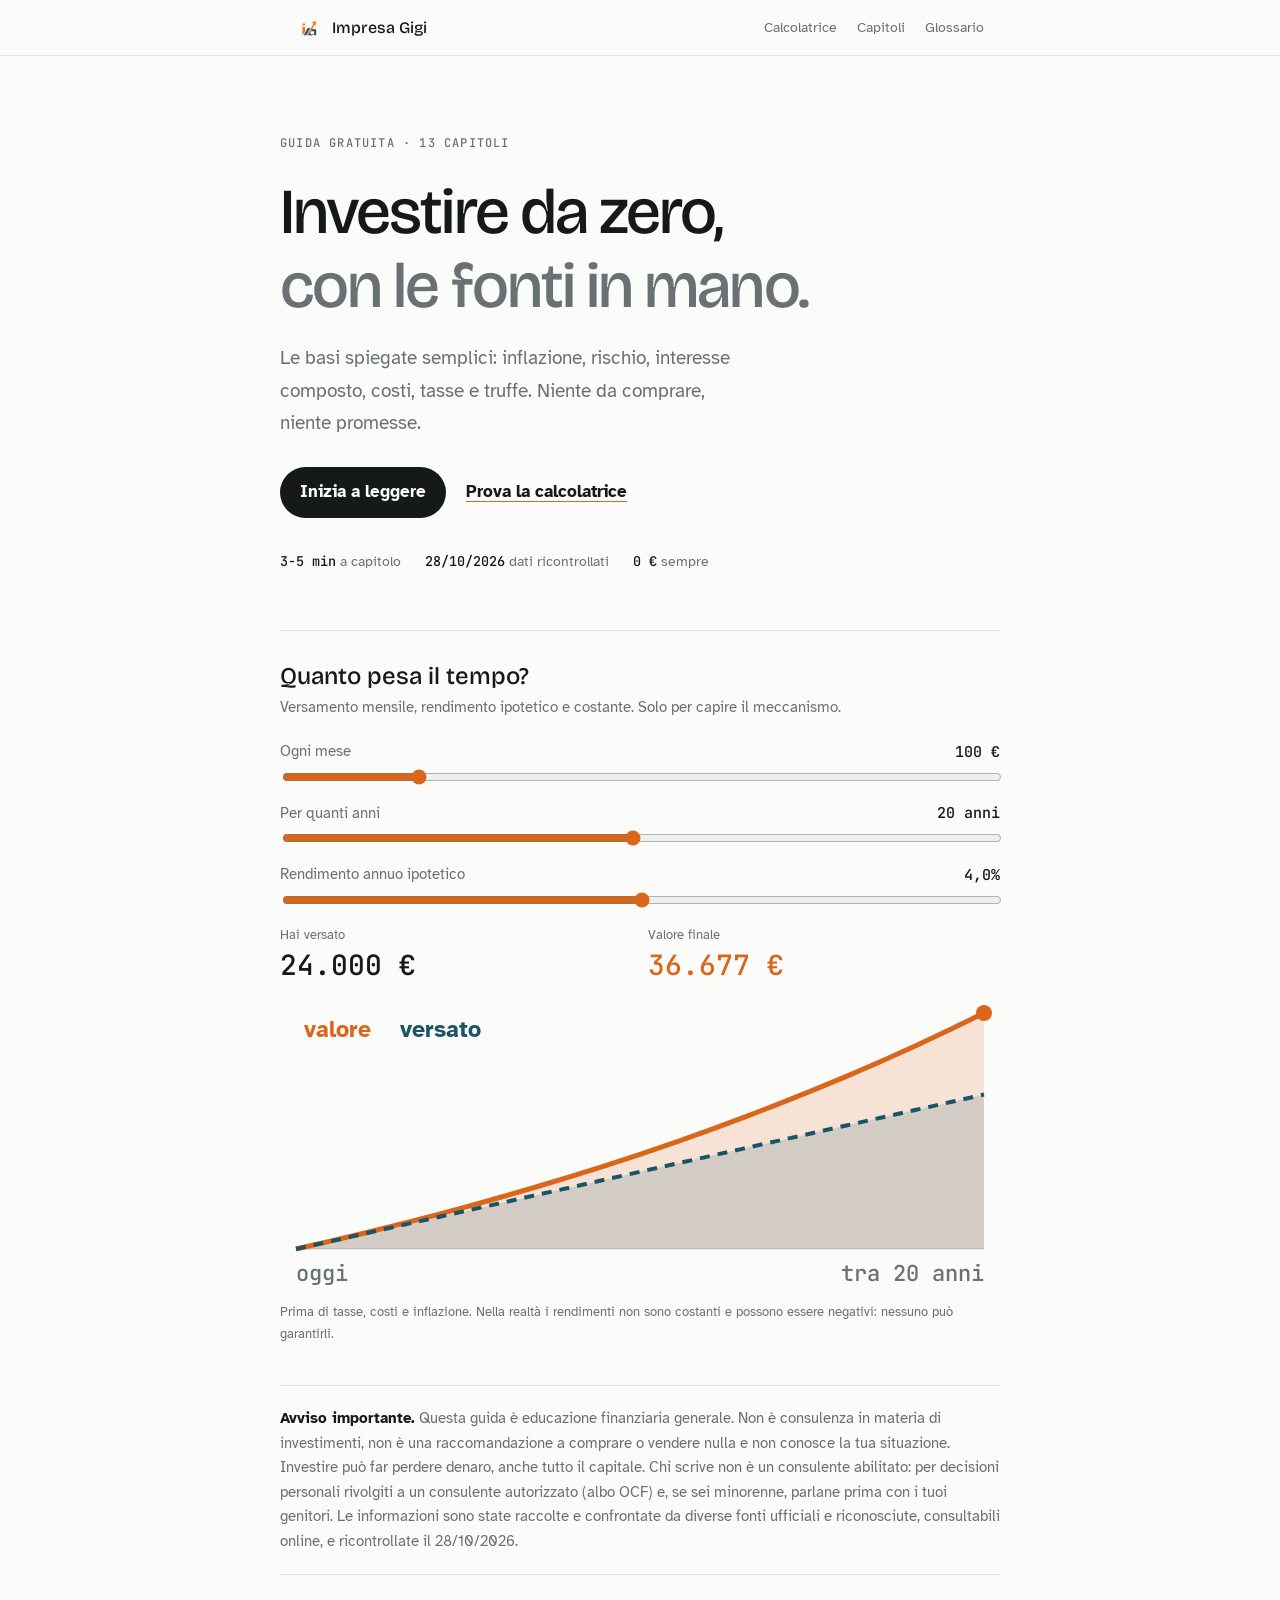
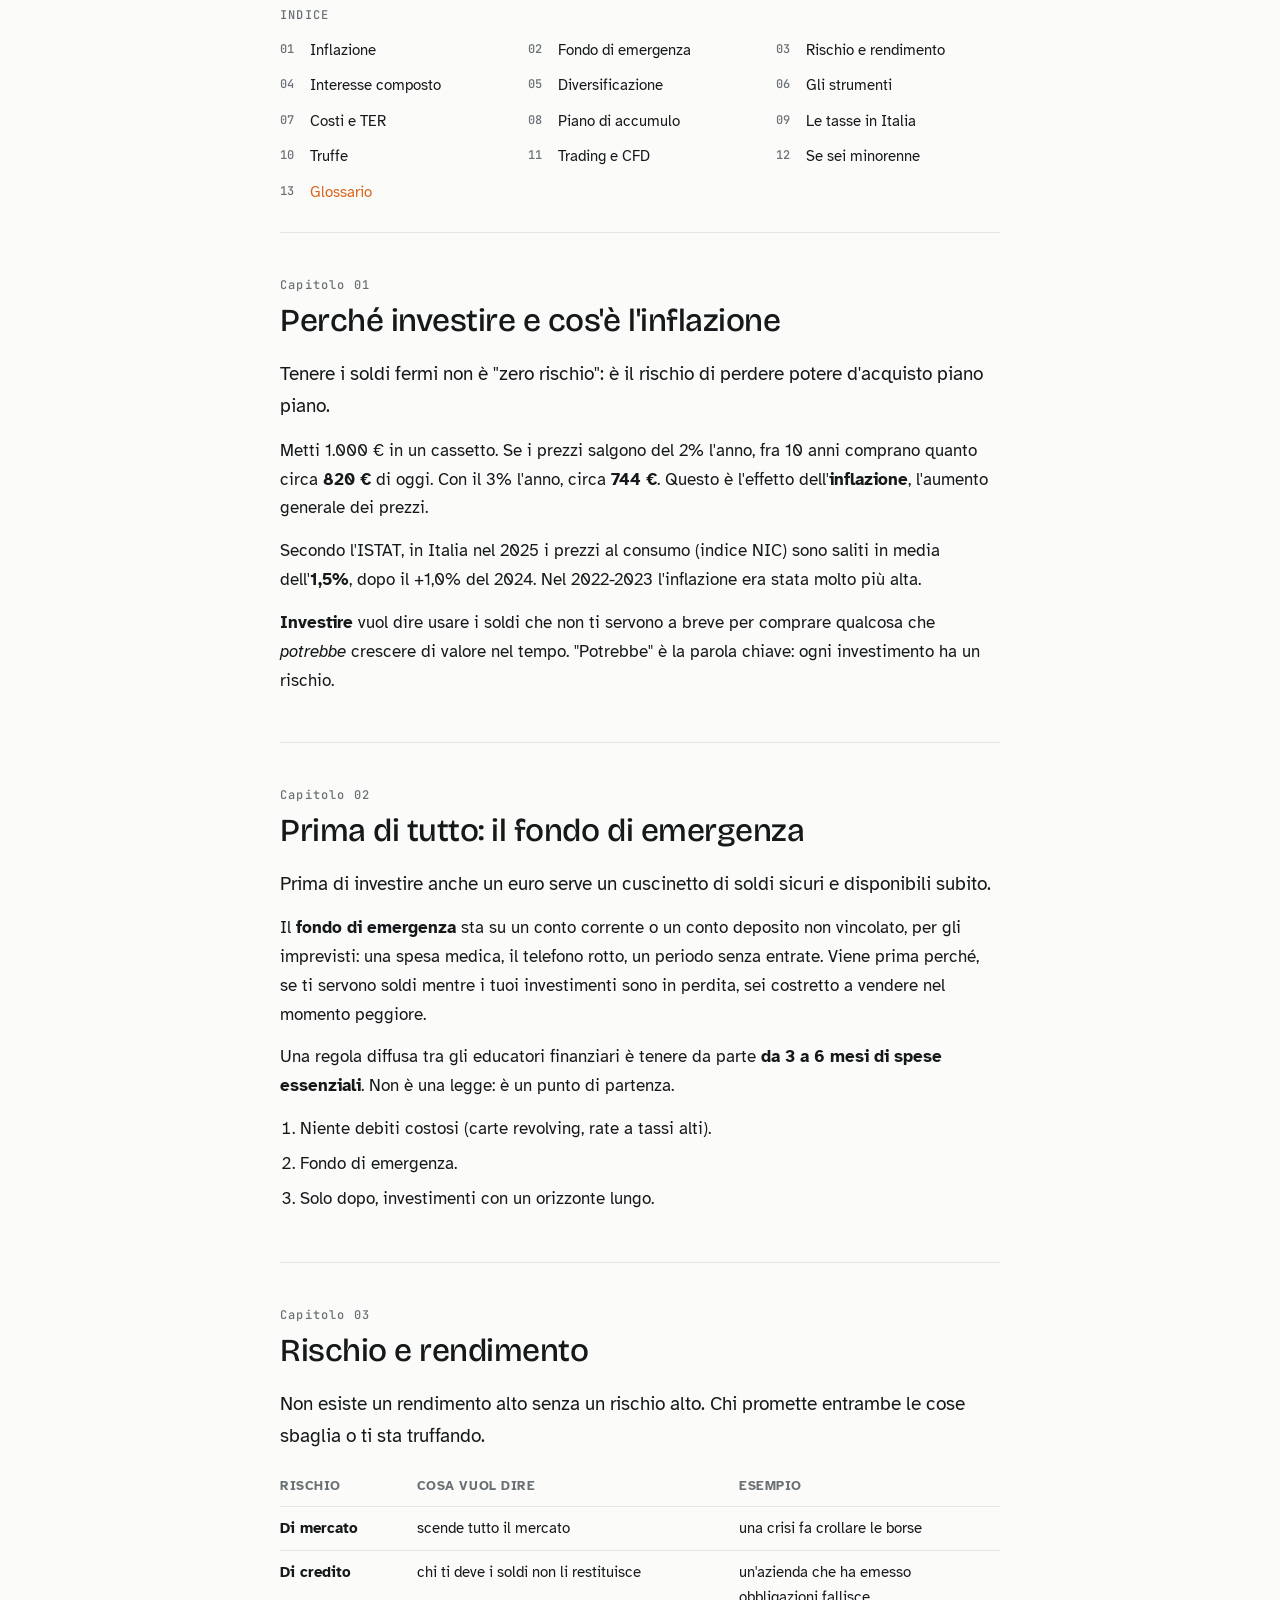
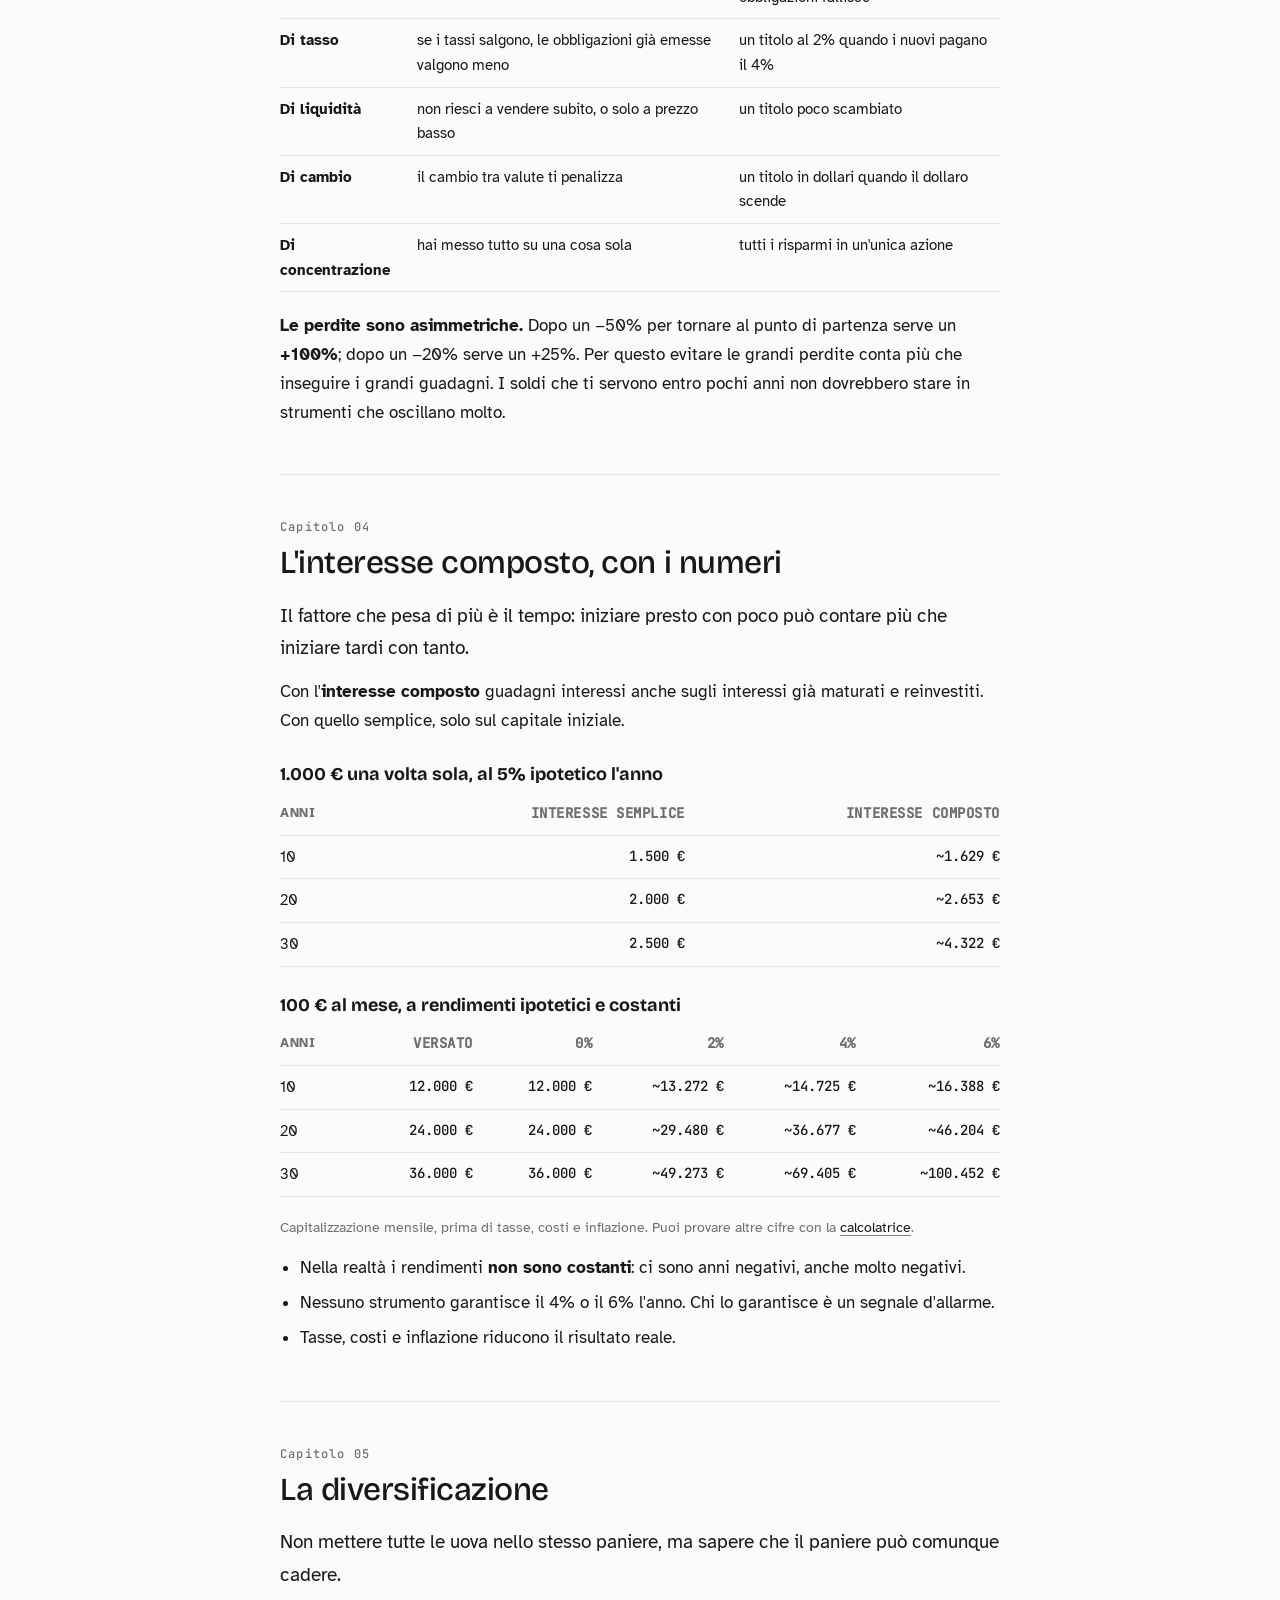
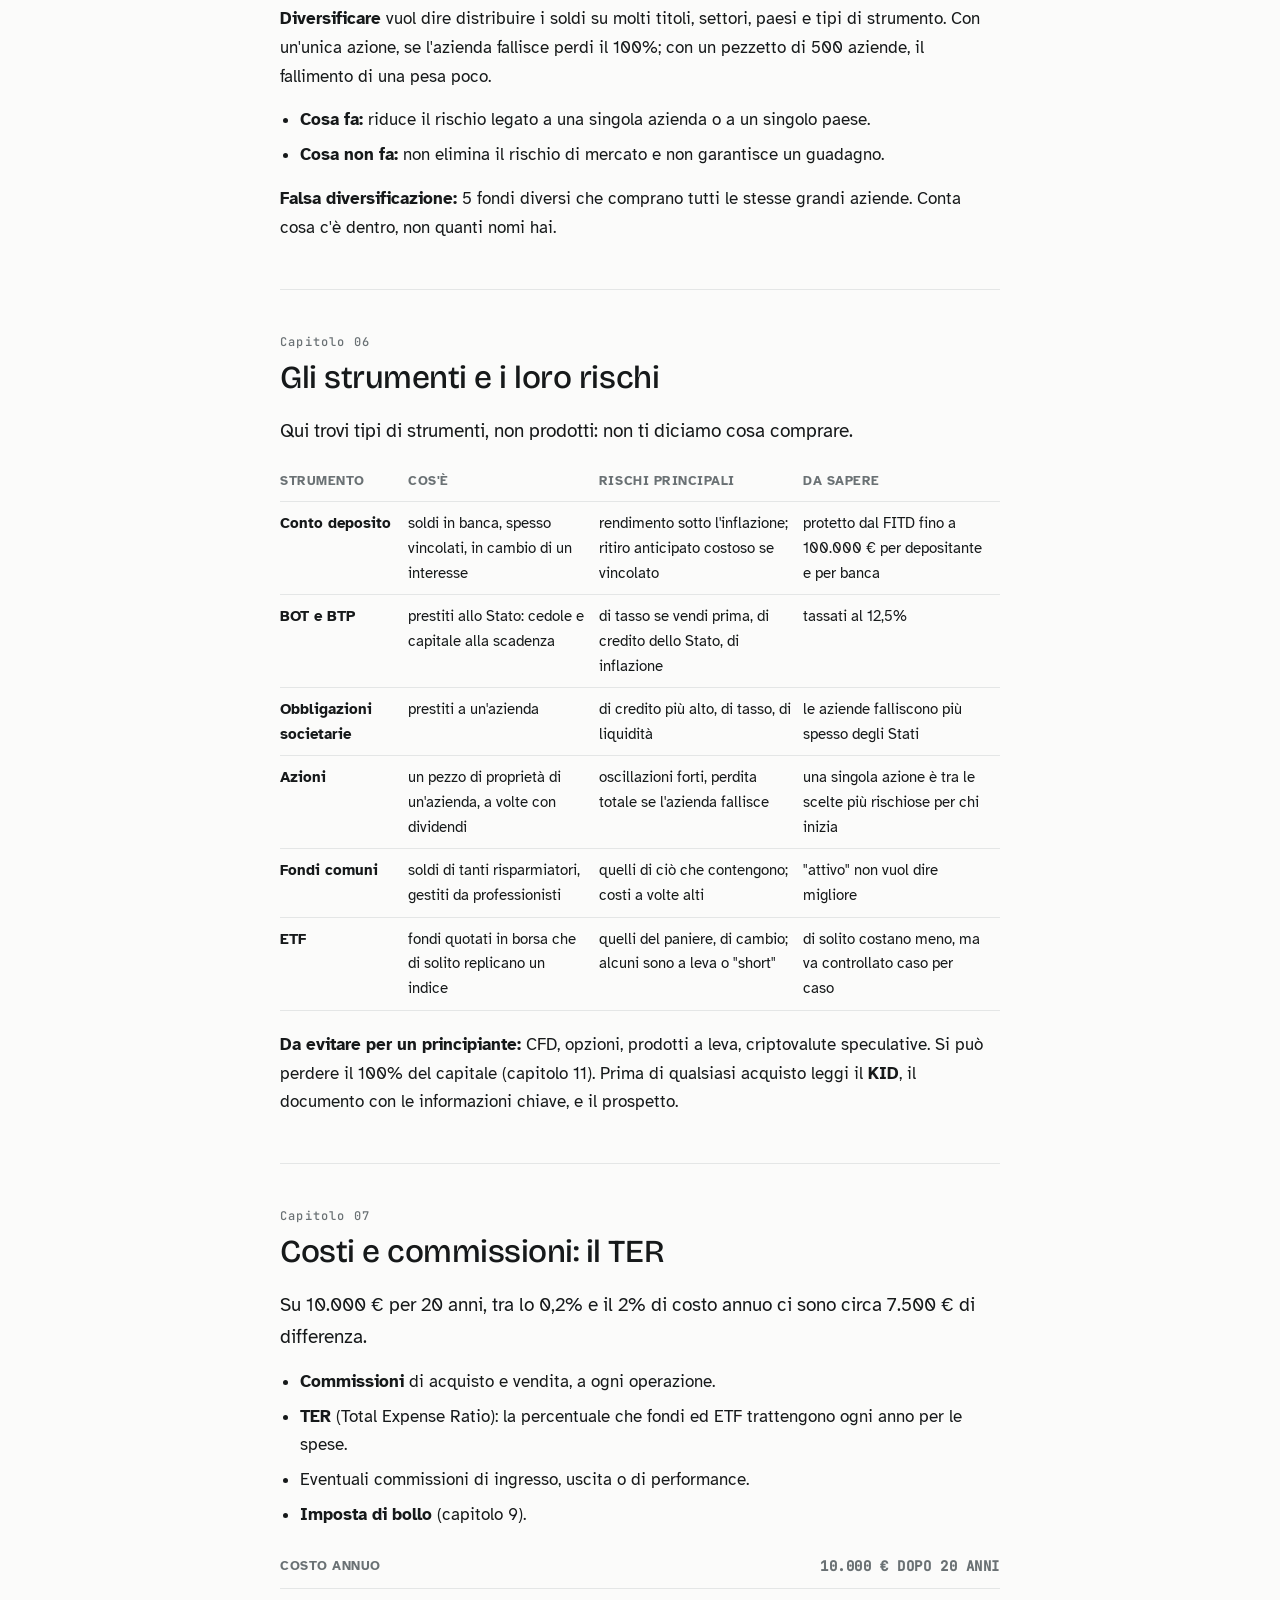
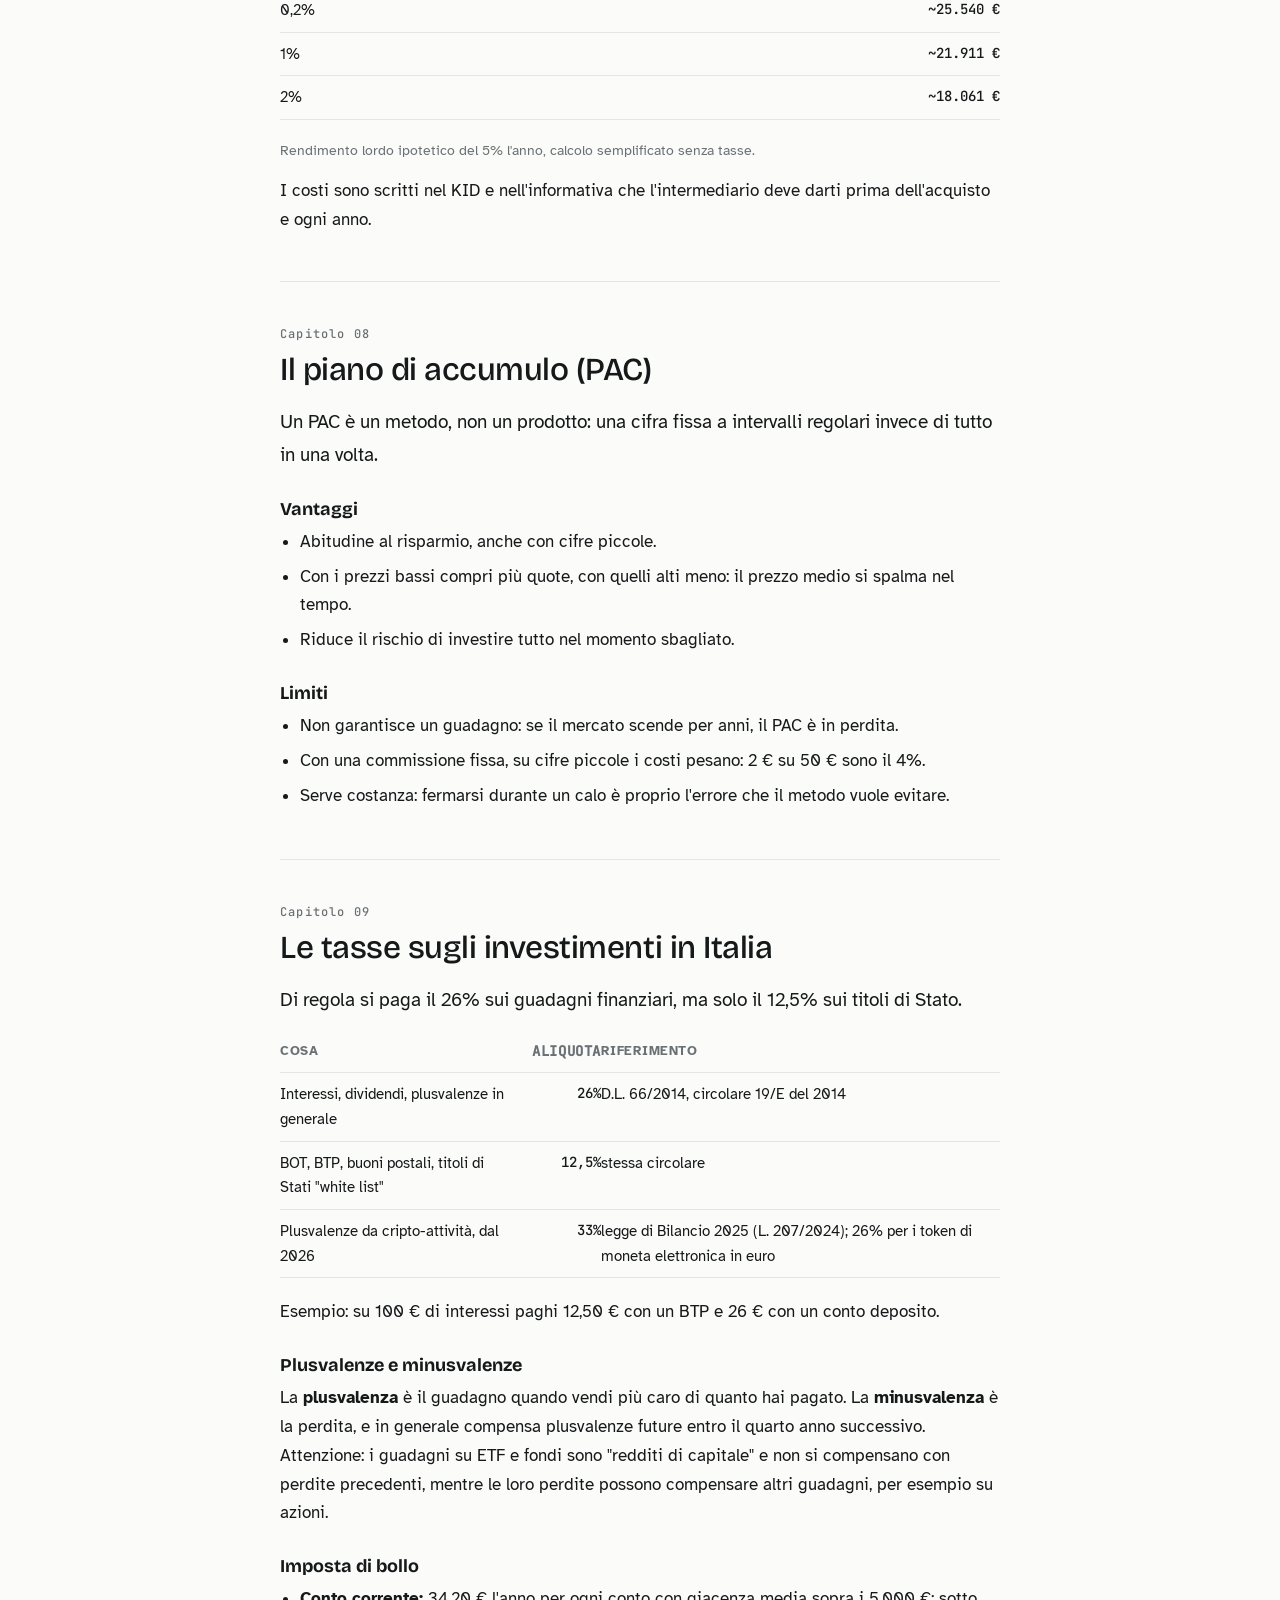
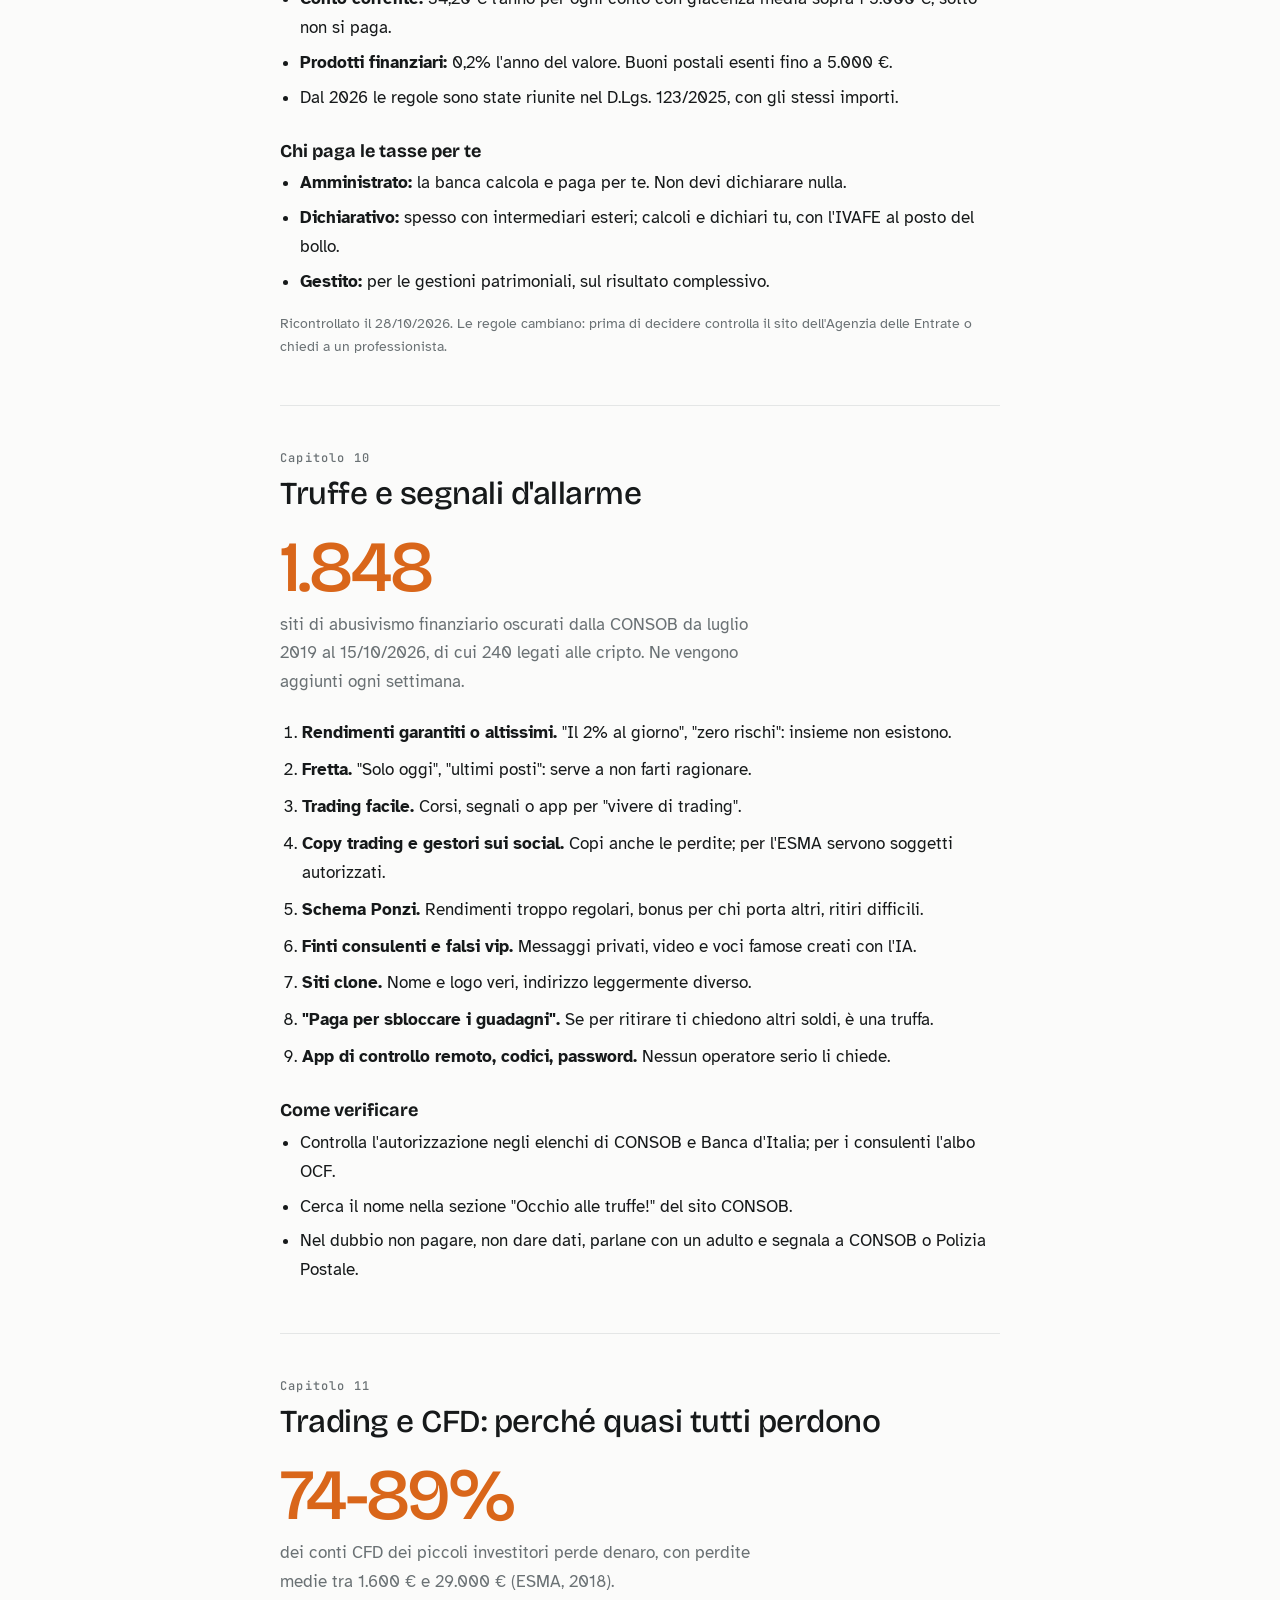
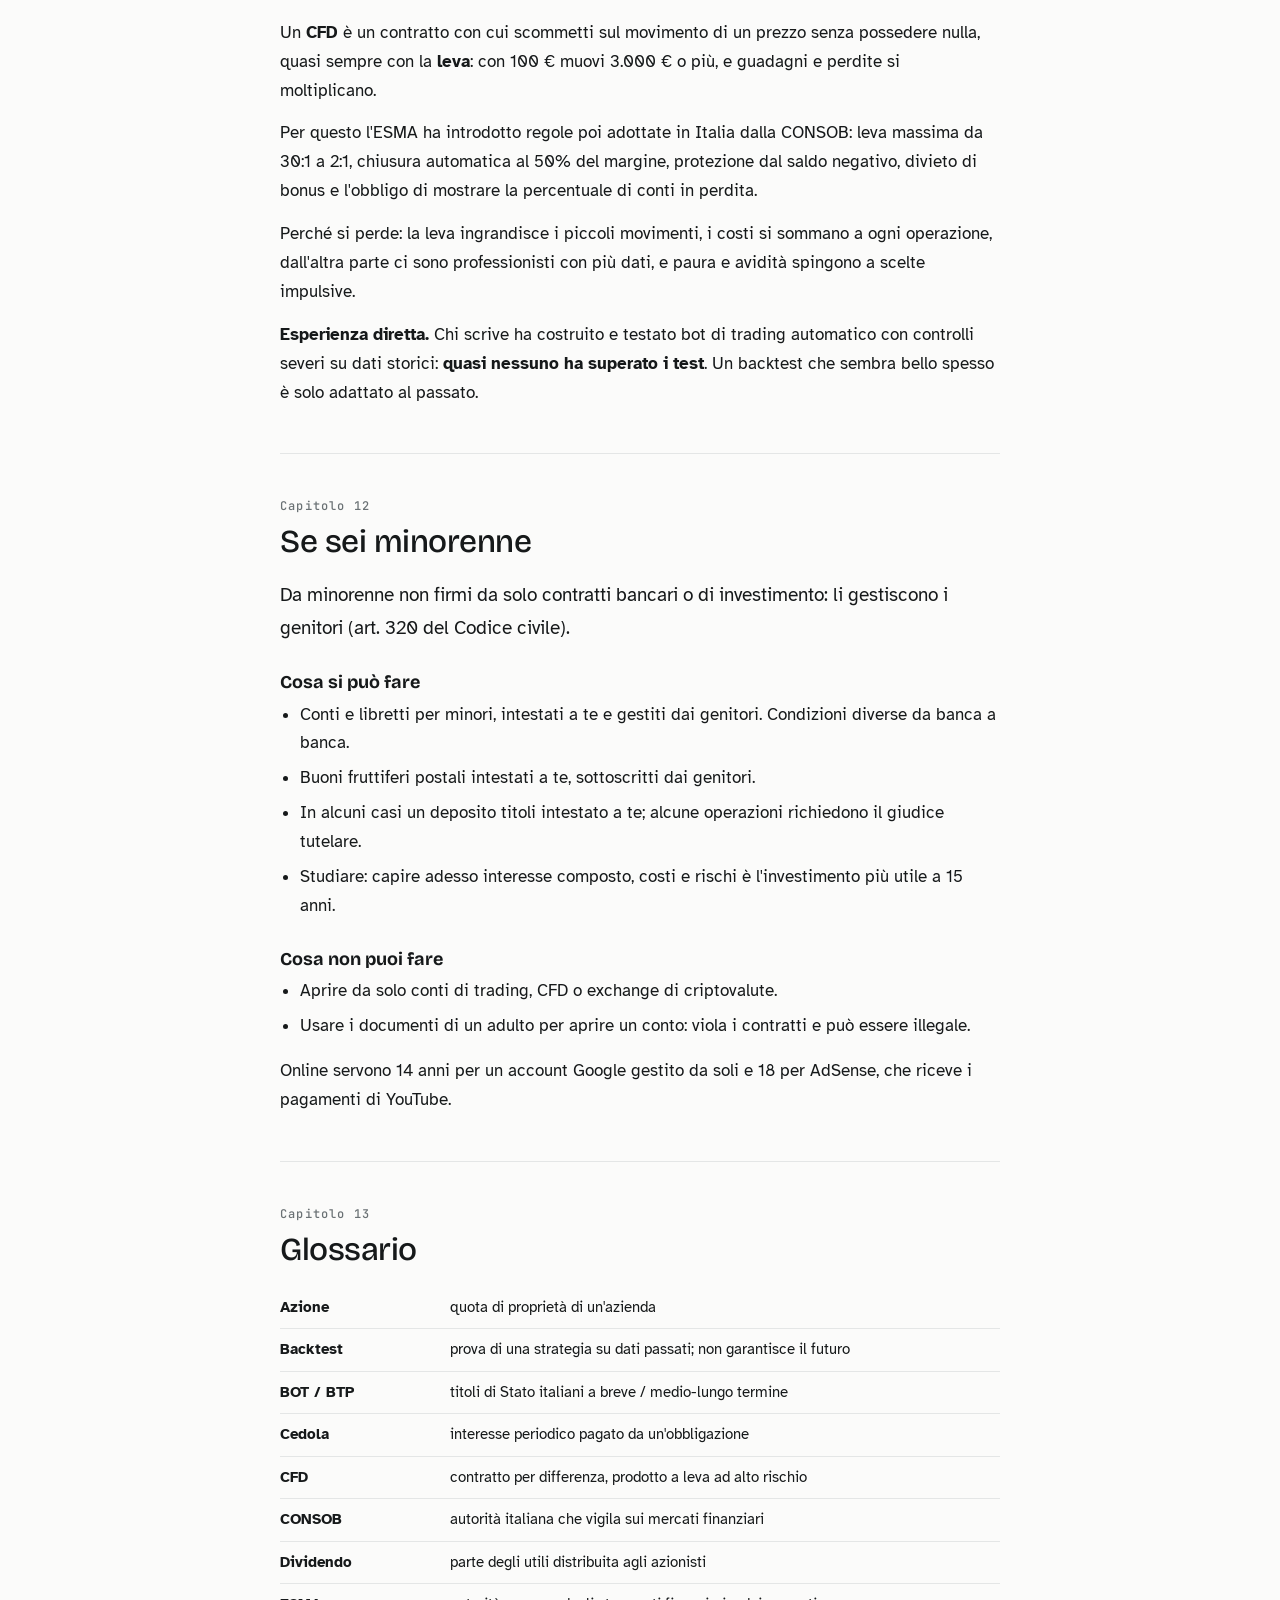
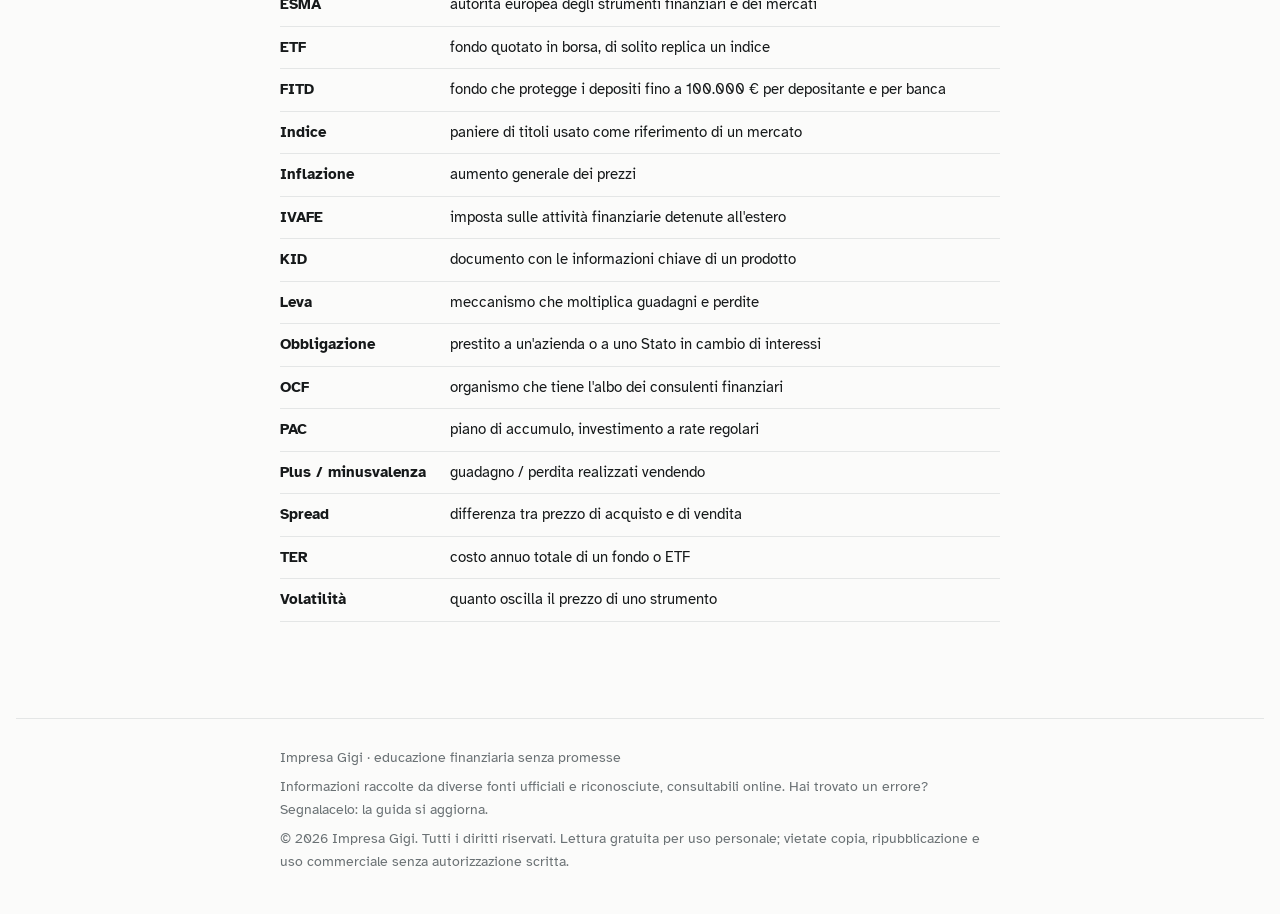
==== commit 95802ddd: "Sicurezza e privacy: font in locale, CSP, blocco incorniciamento Co-Authored-By: Claude Opus 5.5 <no" ====
--- a/index.html
+++ b/index.html
@@ -5,9 +5,9 @@
 <meta name="viewport" content="width=device-width, initial-scale=1, viewport-fit=cover">
 <meta name="description" content="Guida gratuita di educazione finanziaria per principianti: inflazione, rischio, interesse composto, costi, tasse e truffe. Niente da comprare.">
 <title>Investire da zero</title>
-<link rel="preconnect" href="https://fonts.googleapis.com">
-<link rel="preconnect" href="https://fonts.gstatic.com" crossorigin>
-<link rel="stylesheet" href="https://fonts.googleapis.com/css2?family=Bricolage+Grotesque:opsz,wght@12..96,500;12..96,700;12..96,800&family=Atkinson+Hyperlegible:ital,wght@0,400;0,700;1,400&family=JetBrains+Mono:wght@500&display=swap">
+<meta http-equiv="Content-Security-Policy" content="default-src 'none'; script-src 'sha256-lM5O0j5OstuLquTIWgha7B53v3TYYsLkDcTn/ZF1gtE='; style-src 'self' 'unsafe-inline'; font-src 'self'; img-src 'self' data:; base-uri 'none'; form-action 'none'; upgrade-insecure-requests">
+<meta name="referrer" content="no-referrer">
+<link rel="stylesheet" href="fonts/fonts.css">
 <style>
 body{margin:0}img{max-width:100%}
 /* Layout minimal: una colonna di lettura stretta, tanto bianco, righe sottili, un solo accento
@@ -456,6 +456,8 @@
 
 <script>
 (function(){
+  // la guida non si lascia mostrare dentro pagine altrui (siti truffa che la incorniciano)
+  if(window.top!==window.self){try{window.top.location=window.self.location.href;}catch(e){document.documentElement.innerHTML='';return;}}
   var m=document.getElementById('m'), y=document.getElementById('y'), r=document.getElementById('r');
   var fmt=new Intl.NumberFormat('it-IT',{maximumFractionDigits:0});
   var svg=document.getElementById('chart'), NS='http://www.w3.org/2000/svg';
--- a/fonts/fonts.css
+++ b/fonts/fonts.css
@@ -0,0 +1,132 @@
+/* latin-ext */
+@font-face {
+  font-family: 'Atkinson Hyperlegible';
+  font-style: italic;
+  font-weight: 400;
+  font-display: swap;
+  src: url(AtkinsonHyperlegible-400-italic-latin-ext.woff2) format('woff2');
+  unicode-range: U+0100-02BA, U+02BD-02C5, U+02C7-02CC, U+02CE-02D7, U+02DD-02FF, U+0304, U+0308, U+0329, U+1D00-1DBF, U+1E00-1E9F, U+1EF2-1EFF, U+2020, U+20A0-20AB, U+20AD-20C4, U+2113, U+2C60-2C7F, U+A720-A7FF;
+}
+/* latin */
+@font-face {
+  font-family: 'Atkinson Hyperlegible';
+  font-style: italic;
+  font-weight: 400;
+  font-display: swap;
+  src: url(AtkinsonHyperlegible-400-italic-latin.woff2) format('woff2');
+  unicode-range: U+0000-00FF, U+0131, U+0152-0153, U+02BB-02BC, U+02C6, U+02DA, U+02DC, U+0304, U+0308, U+0329, U+2000-206F, U+20AC, U+2122, U+2191, U+2193, U+2212, U+2215, U+FEFF, U+FFFD;
+}
+/* latin-ext */
+@font-face {
+  font-family: 'Atkinson Hyperlegible';
+  font-style: normal;
+  font-weight: 400;
+  font-display: swap;
+  src: url(AtkinsonHyperlegible-400-normal-latin-ext.woff2) format('woff2');
+  unicode-range: U+0100-02BA, U+02BD-02C5, U+02C7-02CC, U+02CE-02D7, U+02DD-02FF, U+0304, U+0308, U+0329, U+1D00-1DBF, U+1E00-1E9F, U+1EF2-1EFF, U+2020, U+20A0-20AB, U+20AD-20C4, U+2113, U+2C60-2C7F, U+A720-A7FF;
+}
+/* latin */
+@font-face {
+  font-family: 'Atkinson Hyperlegible';
+  font-style: normal;
+  font-weight: 400;
+  font-display: swap;
+  src: url(AtkinsonHyperlegible-400-normal-latin.woff2) format('woff2');
+  unicode-range: U+0000-00FF, U+0131, U+0152-0153, U+02BB-02BC, U+02C6, U+02DA, U+02DC, U+0304, U+0308, U+0329, U+2000-206F, U+20AC, U+2122, U+2191, U+2193, U+2212, U+2215, U+FEFF, U+FFFD;
+}
+/* latin-ext */
+@font-face {
+  font-family: 'Atkinson Hyperlegible';
+  font-style: normal;
+  font-weight: 700;
+  font-display: swap;
+  src: url(AtkinsonHyperlegible-700-normal-latin-ext.woff2) format('woff2');
+  unicode-range: U+0100-02BA, U+02BD-02C5, U+02C7-02CC, U+02CE-02D7, U+02DD-02FF, U+0304, U+0308, U+0329, U+1D00-1DBF, U+1E00-1E9F, U+1EF2-1EFF, U+2020, U+20A0-20AB, U+20AD-20C4, U+2113, U+2C60-2C7F, U+A720-A7FF;
+}
+/* latin */
+@font-face {
+  font-family: 'Atkinson Hyperlegible';
+  font-style: normal;
+  font-weight: 700;
+  font-display: swap;
+  src: url(AtkinsonHyperlegible-700-normal-latin.woff2) format('woff2');
+  unicode-range: U+0000-00FF, U+0131, U+0152-0153, U+02BB-02BC, U+02C6, U+02DA, U+02DC, U+0304, U+0308, U+0329, U+2000-206F, U+20AC, U+2122, U+2191, U+2193, U+2212, U+2215, U+FEFF, U+FFFD;
+}
+/* latin-ext */
+@font-face {
+  font-family: 'Bricolage Grotesque';
+  font-style: normal;
+  font-weight: 500;
+  font-stretch: 100%;
+  font-display: swap;
+  src: url(BricolageGrotesque-500-normal-latin-ext.woff2) format('woff2');
+  unicode-range: U+0100-02BA, U+02BD-02C5, U+02C7-02CC, U+02CE-02D7, U+02DD-02FF, U+0304, U+0308, U+0329, U+1D00-1DBF, U+1E00-1E9F, U+1EF2-1EFF, U+2020, U+20A0-20AB, U+20AD-20C4, U+2113, U+2C60-2C7F, U+A720-A7FF;
+}
+/* latin */
+@font-face {
+  font-family: 'Bricolage Grotesque';
+  font-style: normal;
+  font-weight: 500;
+  font-stretch: 100%;
+  font-display: swap;
+  src: url(BricolageGrotesque-500-normal-latin.woff2) format('woff2');
+  unicode-range: U+0000-00FF, U+0131, U+0152-0153, U+02BB-02BC, U+02C6, U+02DA, U+02DC, U+0304, U+0308, U+0329, U+2000-206F, U+20AC, U+2122, U+2191, U+2193, U+2212, U+2215, U+FEFF, U+FFFD;
+}
+/* latin-ext */
+@font-face {
+  font-family: 'Bricolage Grotesque';
+  font-style: normal;
+  font-weight: 700;
+  font-stretch: 100%;
+  font-display: swap;
+  src: url(BricolageGrotesque-700-normal-latin-ext.woff2) format('woff2');
+  unicode-range: U+0100-02BA, U+02BD-02C5, U+02C7-02CC, U+02CE-02D7, U+02DD-02FF, U+0304, U+0308, U+0329, U+1D00-1DBF, U+1E00-1E9F, U+1EF2-1EFF, U+2020, U+20A0-20AB, U+20AD-20C4, U+2113, U+2C60-2C7F, U+A720-A7FF;
+}
+/* latin */
+@font-face {
+  font-family: 'Bricolage Grotesque';
+  font-style: normal;
+  font-weight: 700;
+  font-stretch: 100%;
+  font-display: swap;
+  src: url(BricolageGrotesque-700-normal-latin.woff2) format('woff2');
+  unicode-range: U+0000-00FF, U+0131, U+0152-0153, U+02BB-02BC, U+02C6, U+02DA, U+02DC, U+0304, U+0308, U+0329, U+2000-206F, U+20AC, U+2122, U+2191, U+2193, U+2212, U+2215, U+FEFF, U+FFFD;
+}
+/* latin-ext */
+@font-face {
+  font-family: 'Bricolage Grotesque';
+  font-style: normal;
+  font-weight: 800;
+  font-stretch: 100%;
+  font-display: swap;
+  src: url(BricolageGrotesque-800-normal-latin-ext.woff2) format('woff2');
+  unicode-range: U+0100-02BA, U+02BD-02C5, U+02C7-02CC, U+02CE-02D7, U+02DD-02FF, U+0304, U+0308, U+0329, U+1D00-1DBF, U+1E00-1E9F, U+1EF2-1EFF, U+2020, U+20A0-20AB, U+20AD-20C4, U+2113, U+2C60-2C7F, U+A720-A7FF;
+}
+/* latin */
+@font-face {
+  font-family: 'Bricolage Grotesque';
+  font-style: normal;
+  font-weight: 800;
+  font-stretch: 100%;
+  font-display: swap;
+  src: url(BricolageGrotesque-800-normal-latin.woff2) format('woff2');
+  unicode-range: U+0000-00FF, U+0131, U+0152-0153, U+02BB-02BC, U+02C6, U+02DA, U+02DC, U+0304, U+0308, U+0329, U+2000-206F, U+20AC, U+2122, U+2191, U+2193, U+2212, U+2215, U+FEFF, U+FFFD;
+}
+/* latin-ext */
+@font-face {
+  font-family: 'JetBrains Mono';
+  font-style: normal;
+  font-weight: 500;
+  font-display: swap;
+  src: url(JetBrainsMono-500-normal-latin-ext.woff2) format('woff2');
+  unicode-range: U+0100-02BA, U+02BD-02C5, U+02C7-02CC, U+02CE-02D7, U+02DD-02FF, U+0304, U+0308, U+0329, U+1D00-1DBF, U+1E00-1E9F, U+1EF2-1EFF, U+2020, U+20A0-20AB, U+20AD-20C4, U+2113, U+2C60-2C7F, U+A720-A7FF;
+}
+/* latin */
+@font-face {
+  font-family: 'JetBrains Mono';
+  font-style: normal;
+  font-weight: 500;
+  font-display: swap;
+  src: url(JetBrainsMono-500-normal-latin.woff2) format('woff2');
+  unicode-range: U+0000-00FF, U+0131, U+0152-0153, U+02BB-02BC, U+02C6, U+02DA, U+02DC, U+0304, U+0308, U+0329, U+2000-206F, U+20AC, U+2122, U+2191, U+2193, U+2212, U+2215, U+FEFF, U+FFFD;
+}
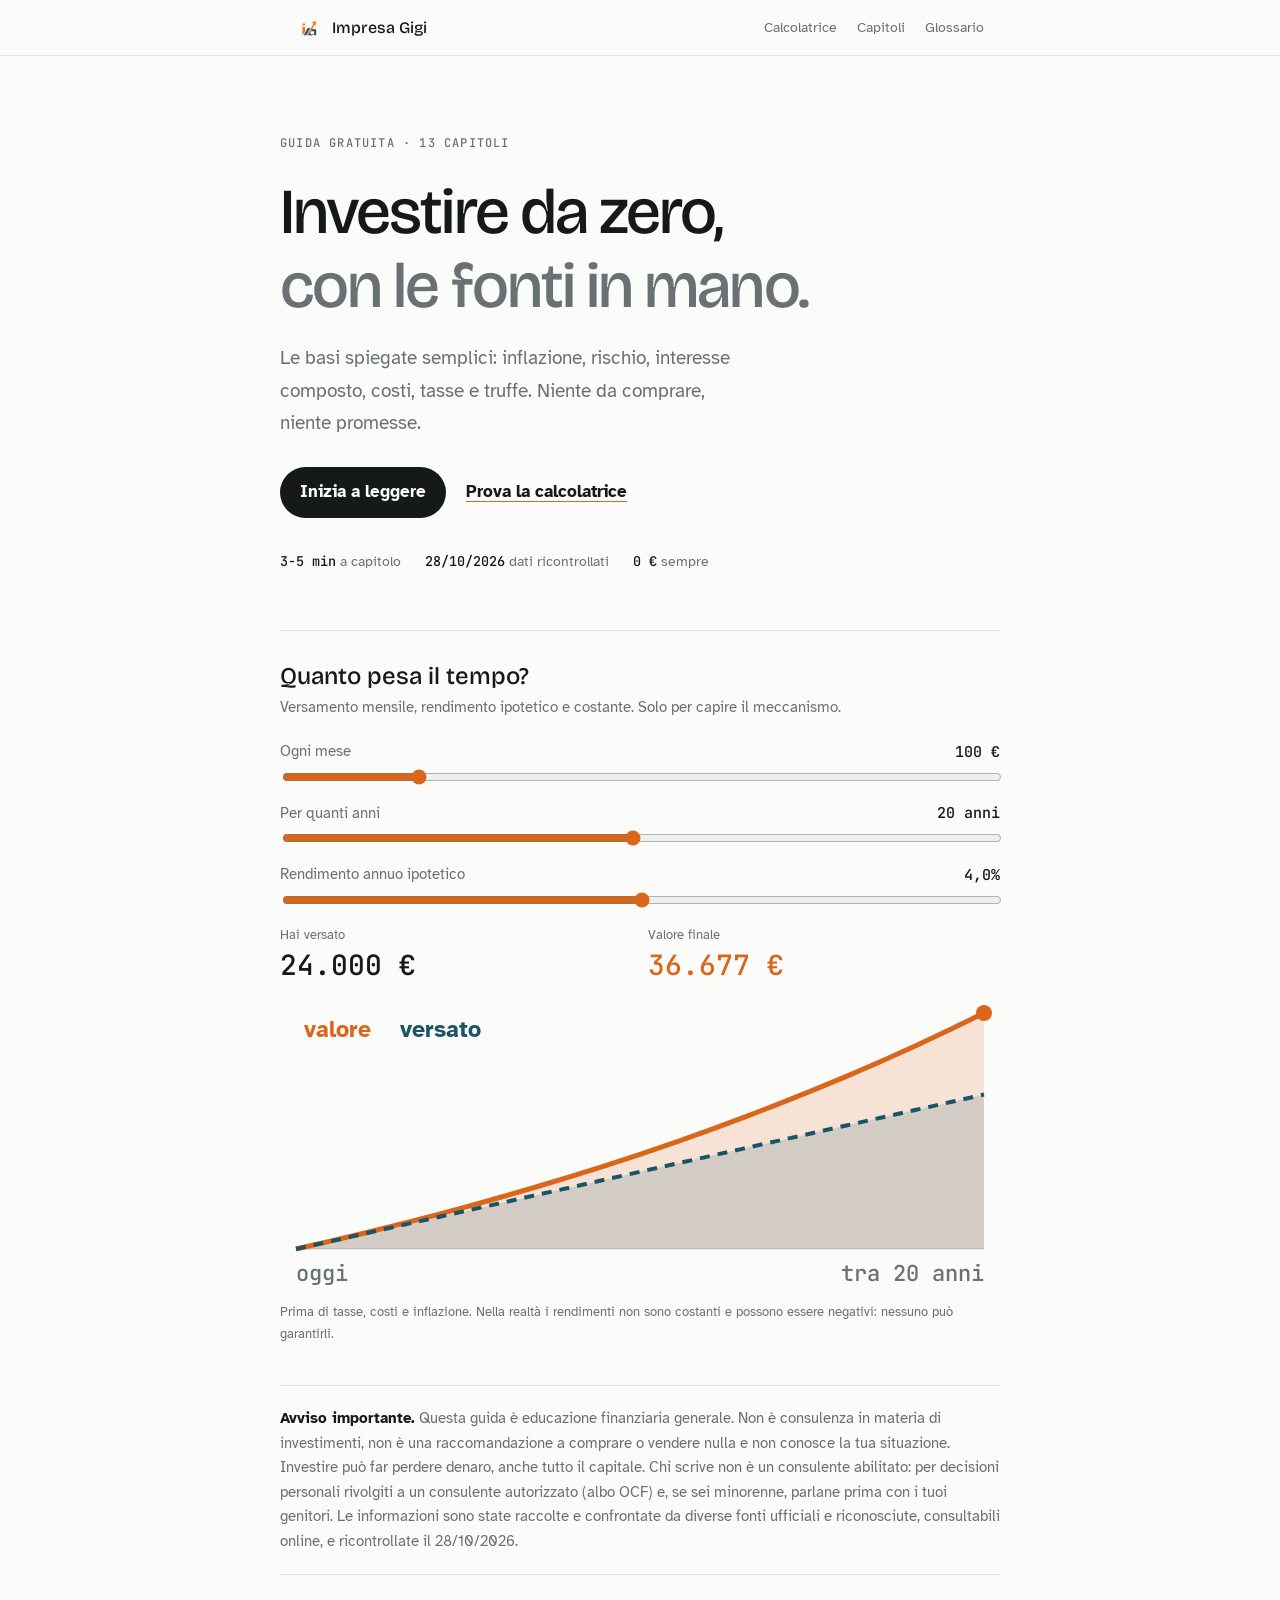
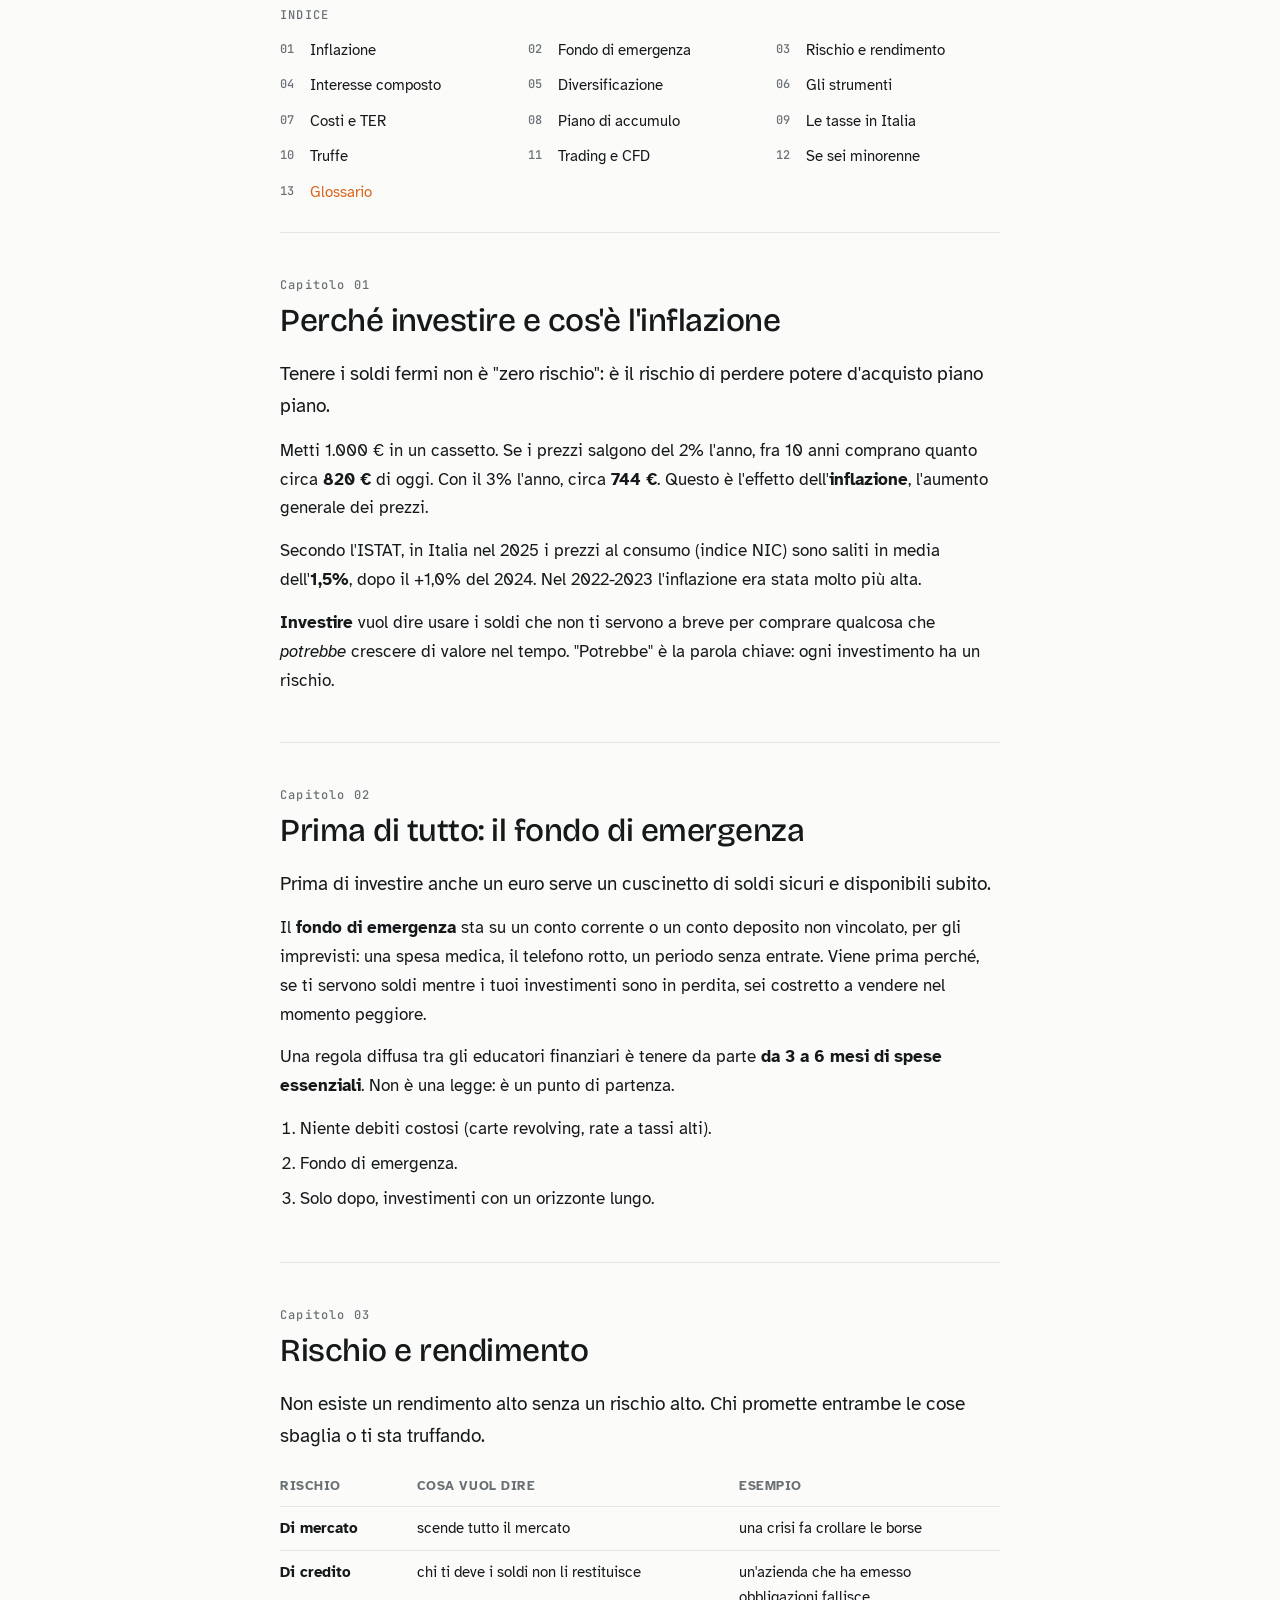
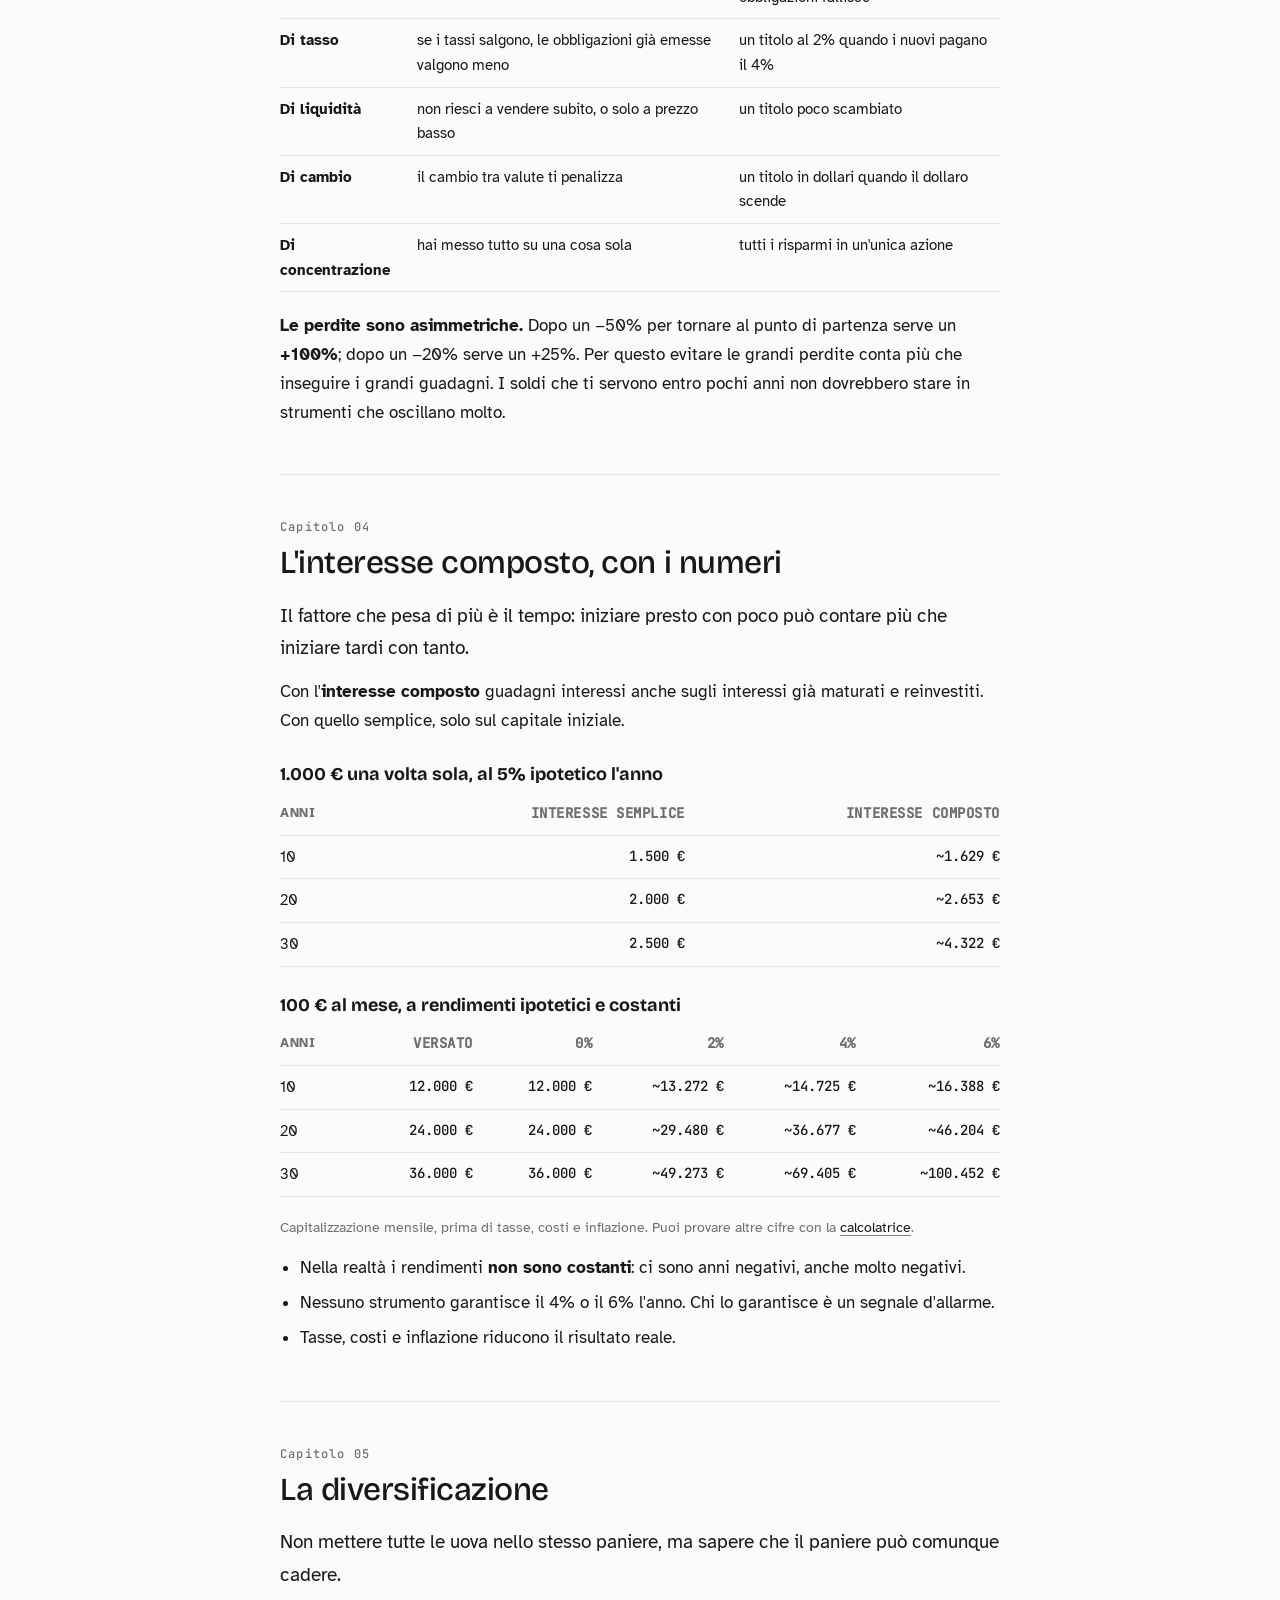
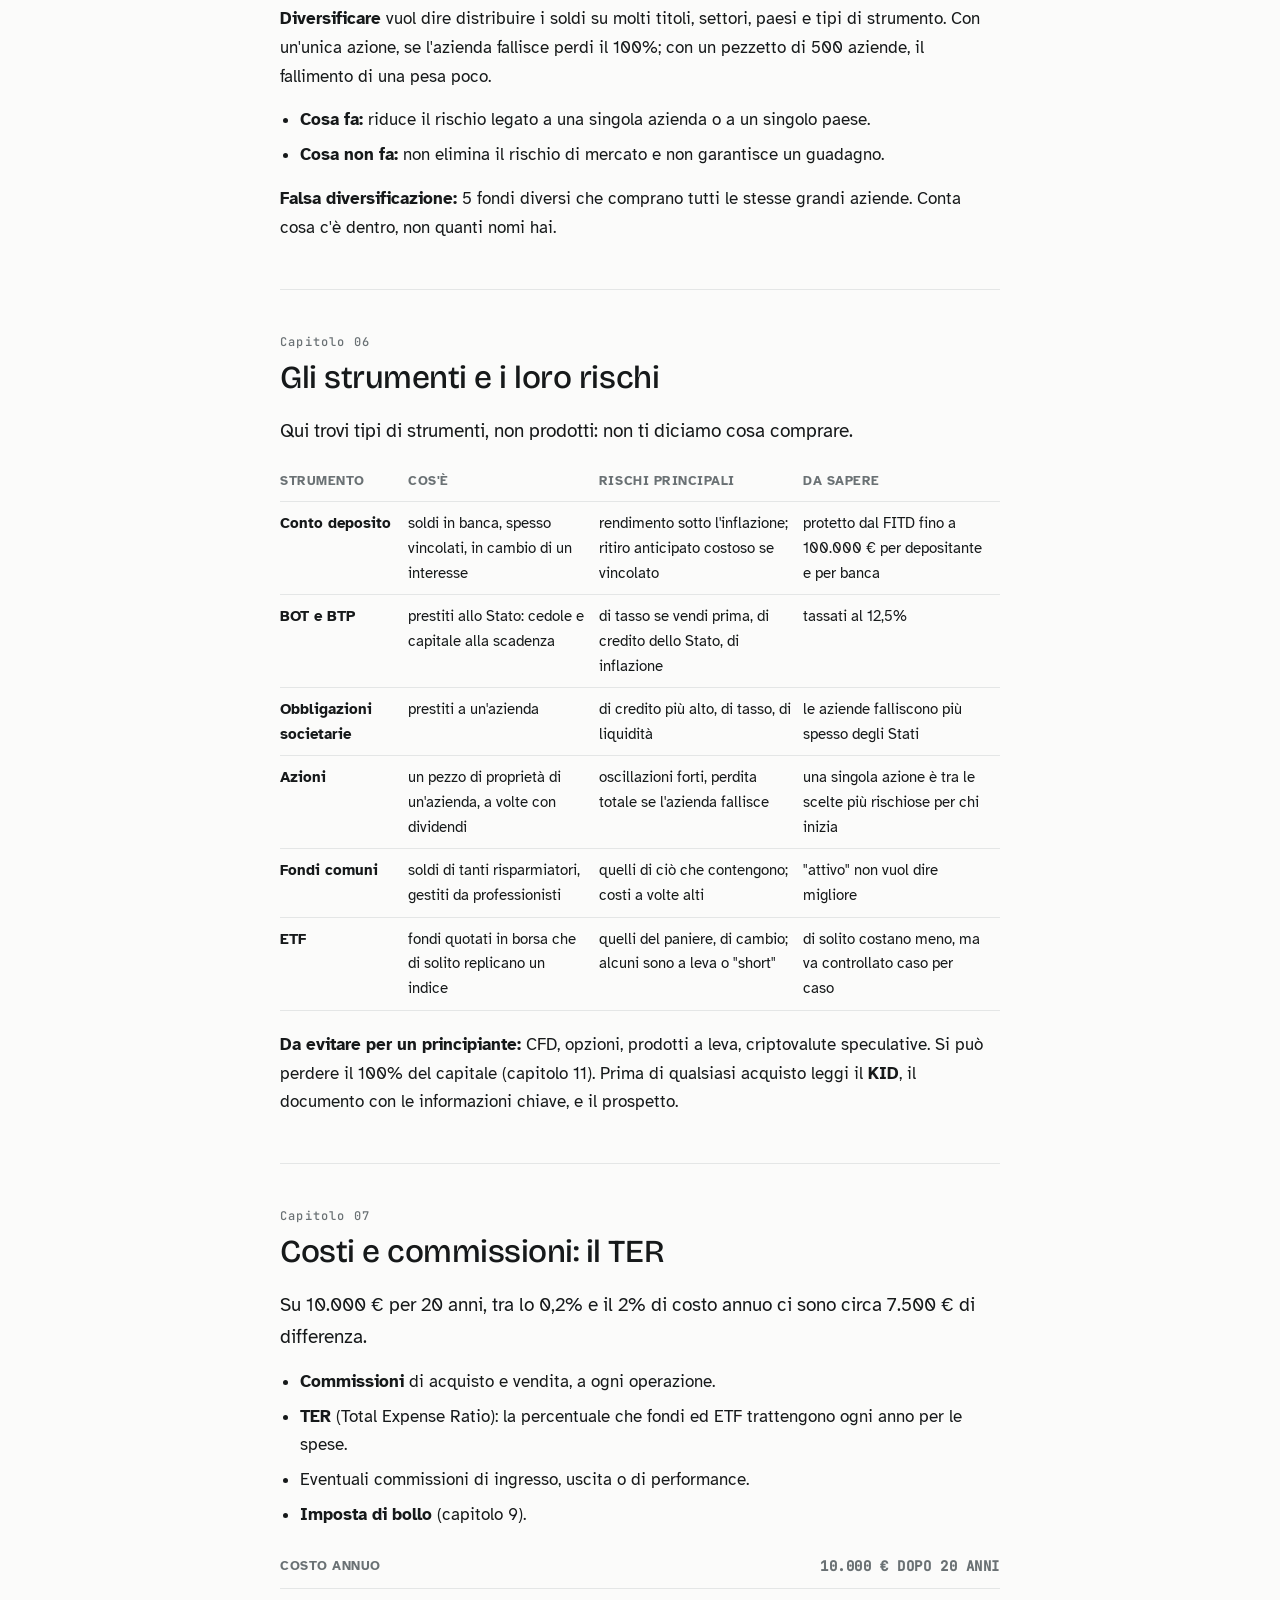
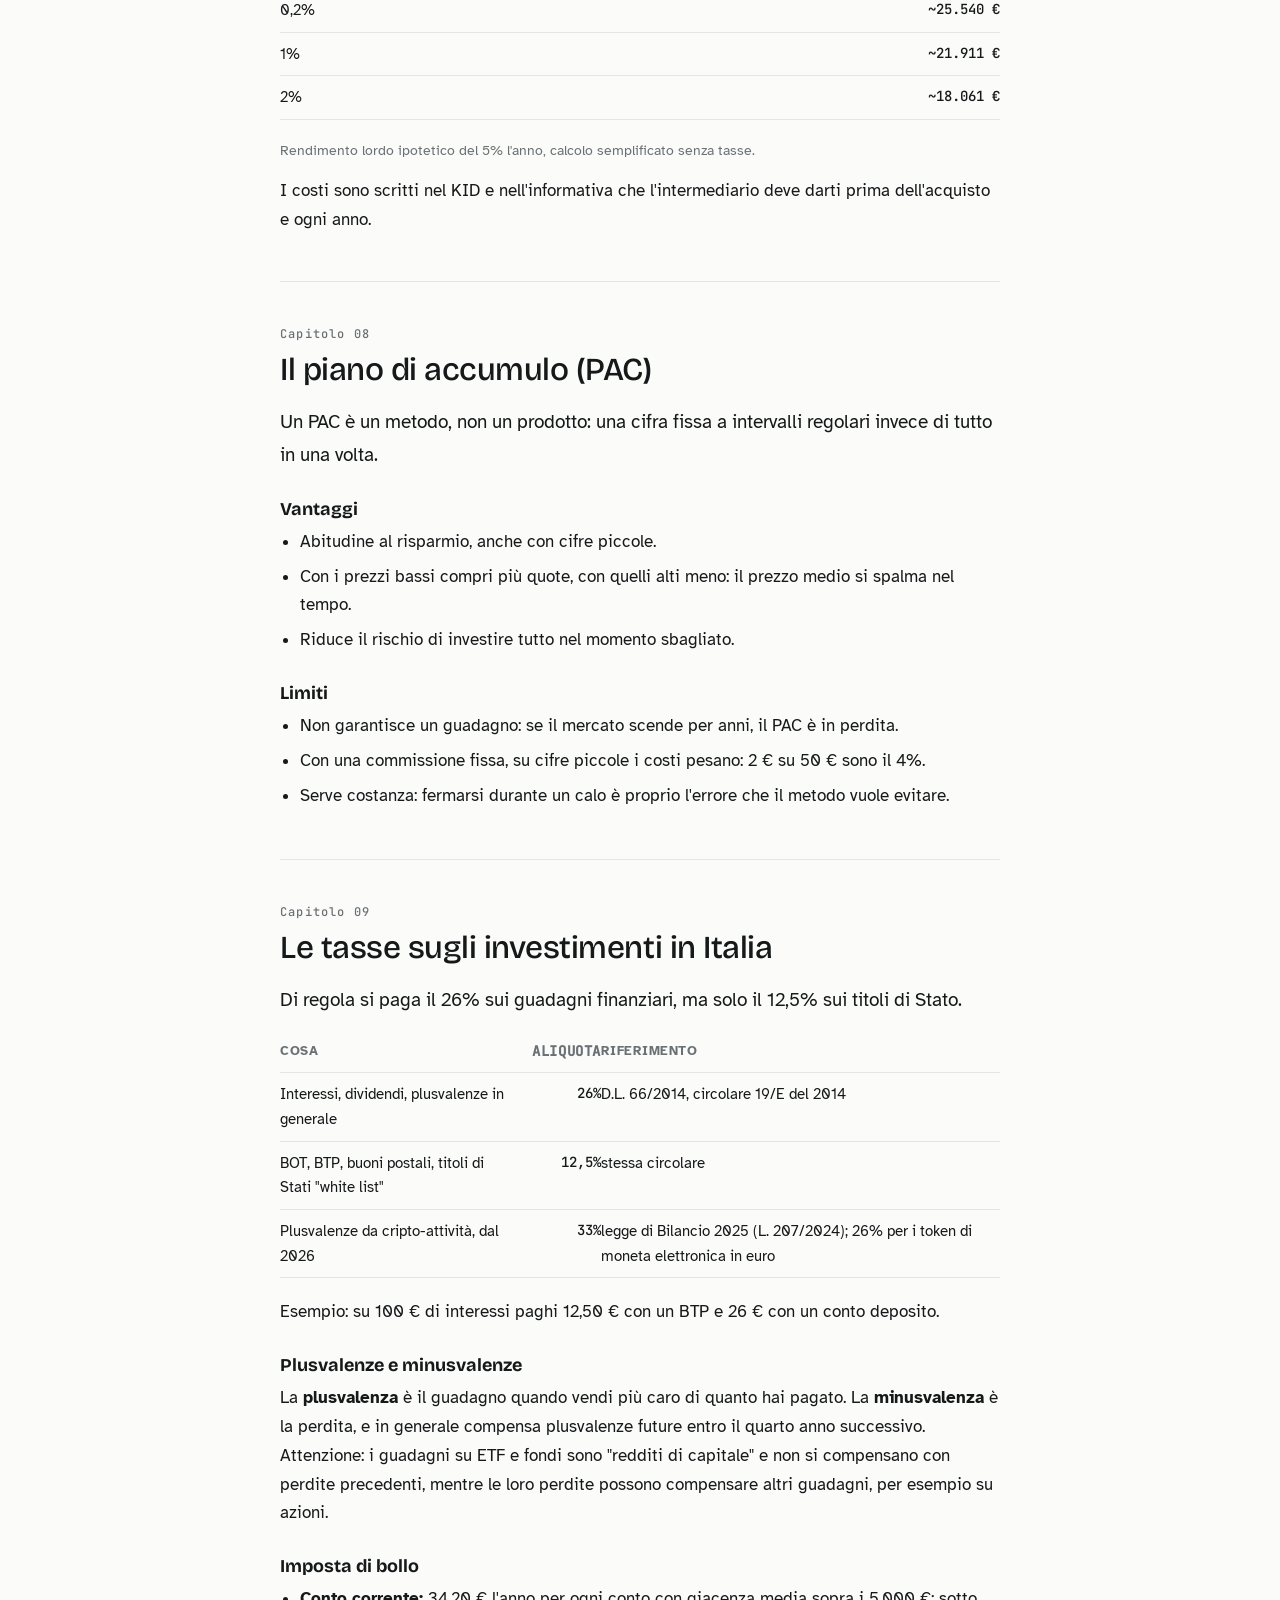
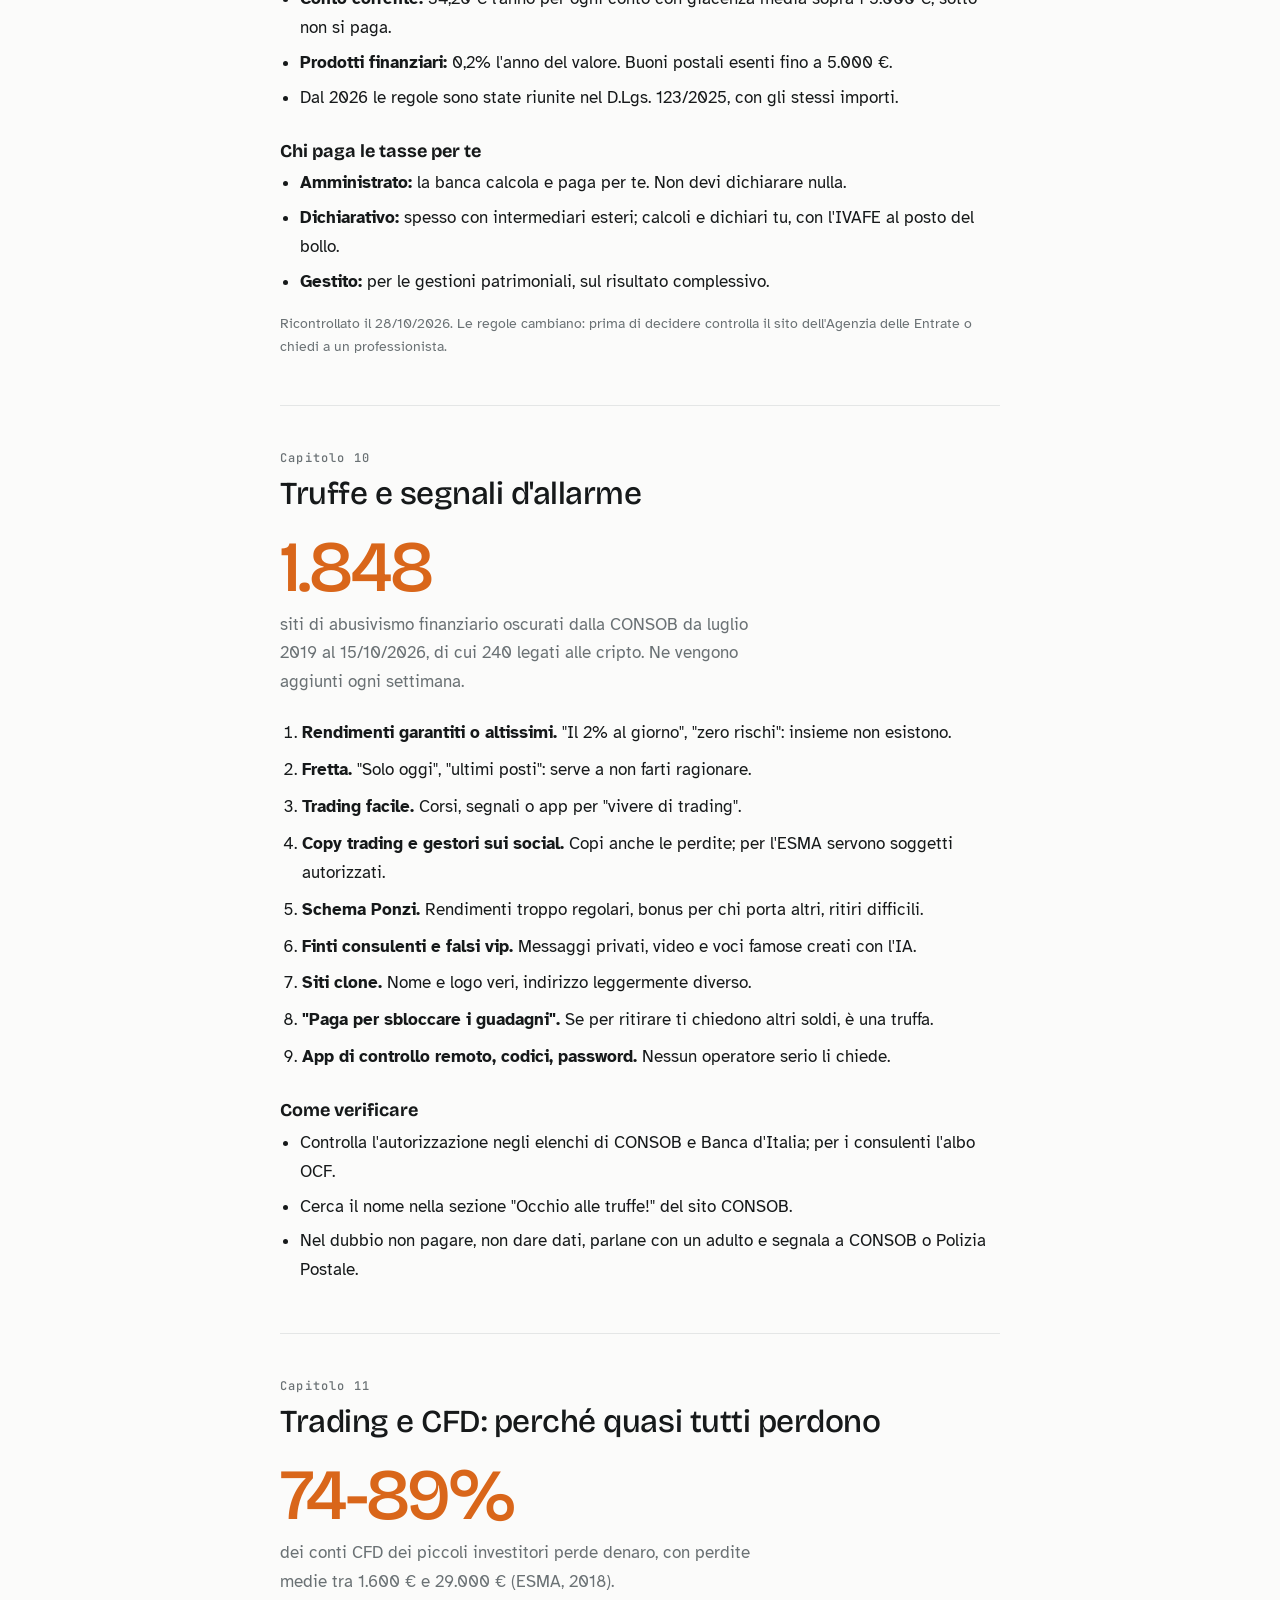
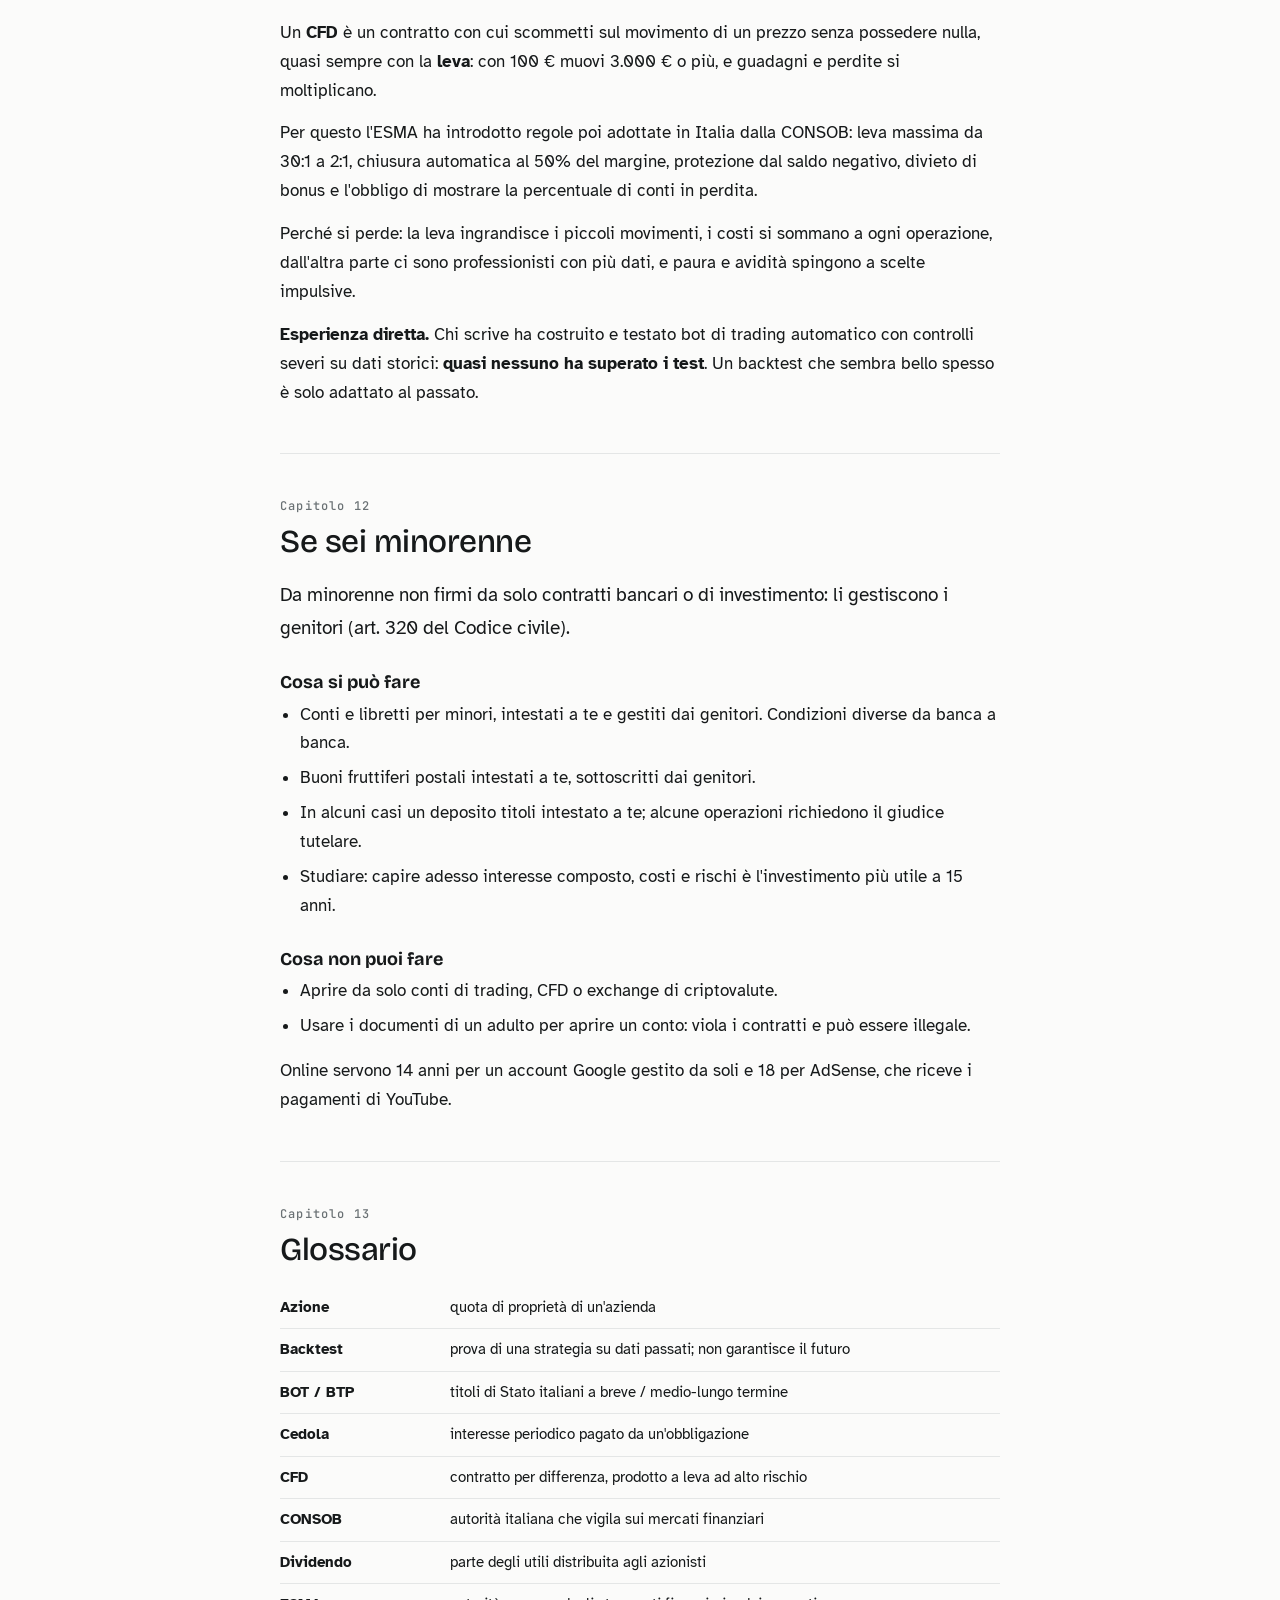
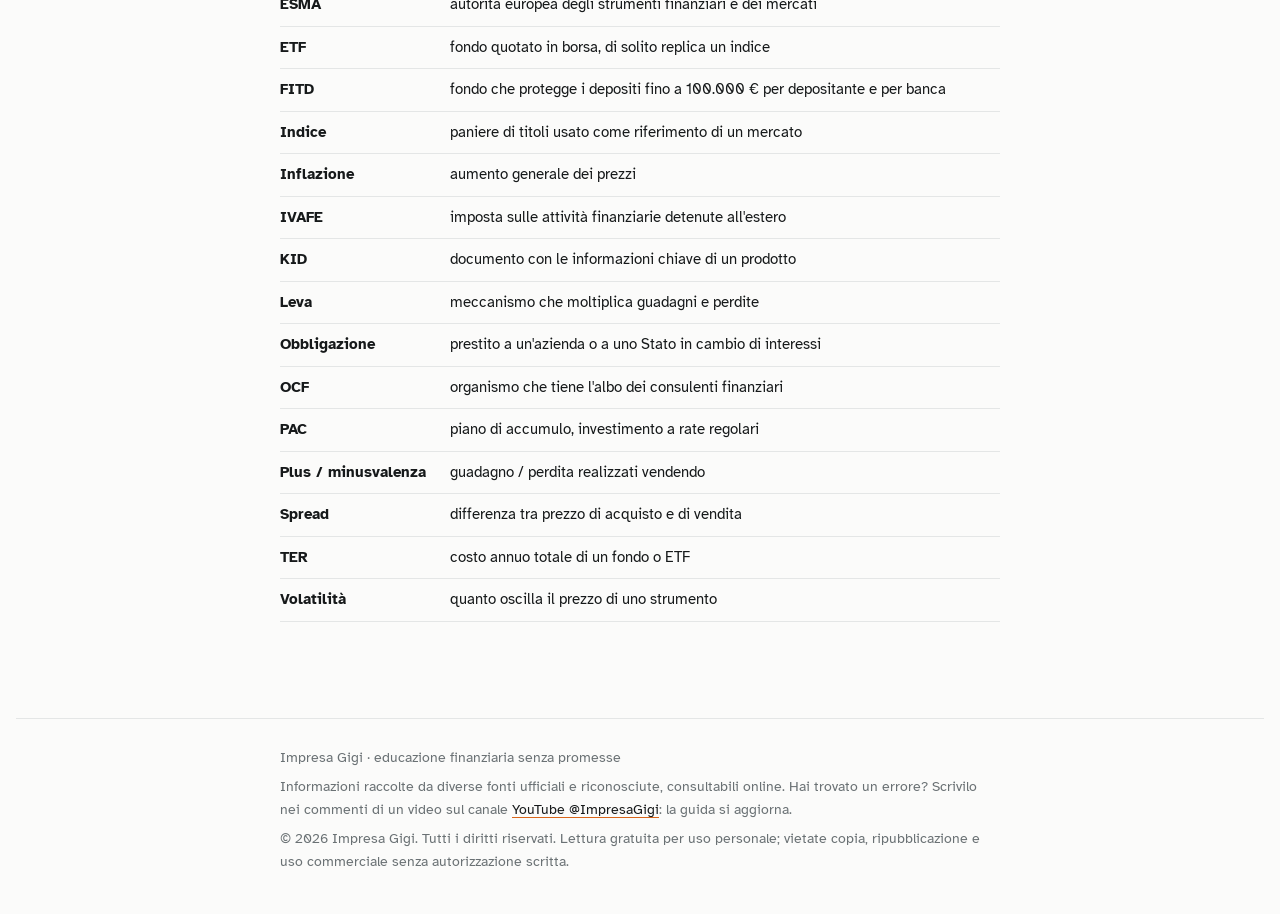
==== commit a9ef64f2: "Contatto per le segnalazioni: commenti sul canale YouTube Co-Authored-By: Claude Opus 5.5 <noreply@a" ====
--- a/index.html
+++ b/index.html
@@ -449,7 +449,7 @@
 <footer>
   <div class="wrap">
     <span>Impresa Gigi · educazione finanziaria senza promesse</span>
-    <span>Informazioni raccolte da diverse fonti ufficiali e riconosciute, consultabili online. Hai trovato un errore? Segnalacelo: la guida si aggiorna.</span>
+    <span>Informazioni raccolte da diverse fonti ufficiali e riconosciute, consultabili online. Hai trovato un errore? Scrivilo nei commenti di un video sul canale <a href="https://www.youtube.com/@ImpresaGigi" rel="noopener noreferrer">YouTube @ImpresaGigi</a>: la guida si aggiorna.</span>
     <span>© 2026 Impresa Gigi. Tutti i diritti riservati. Lettura gratuita per uso personale; vietate copia, ripubblicazione e uso commerciale senza autorizzazione scritta.</span>
   </div>
 </footer>
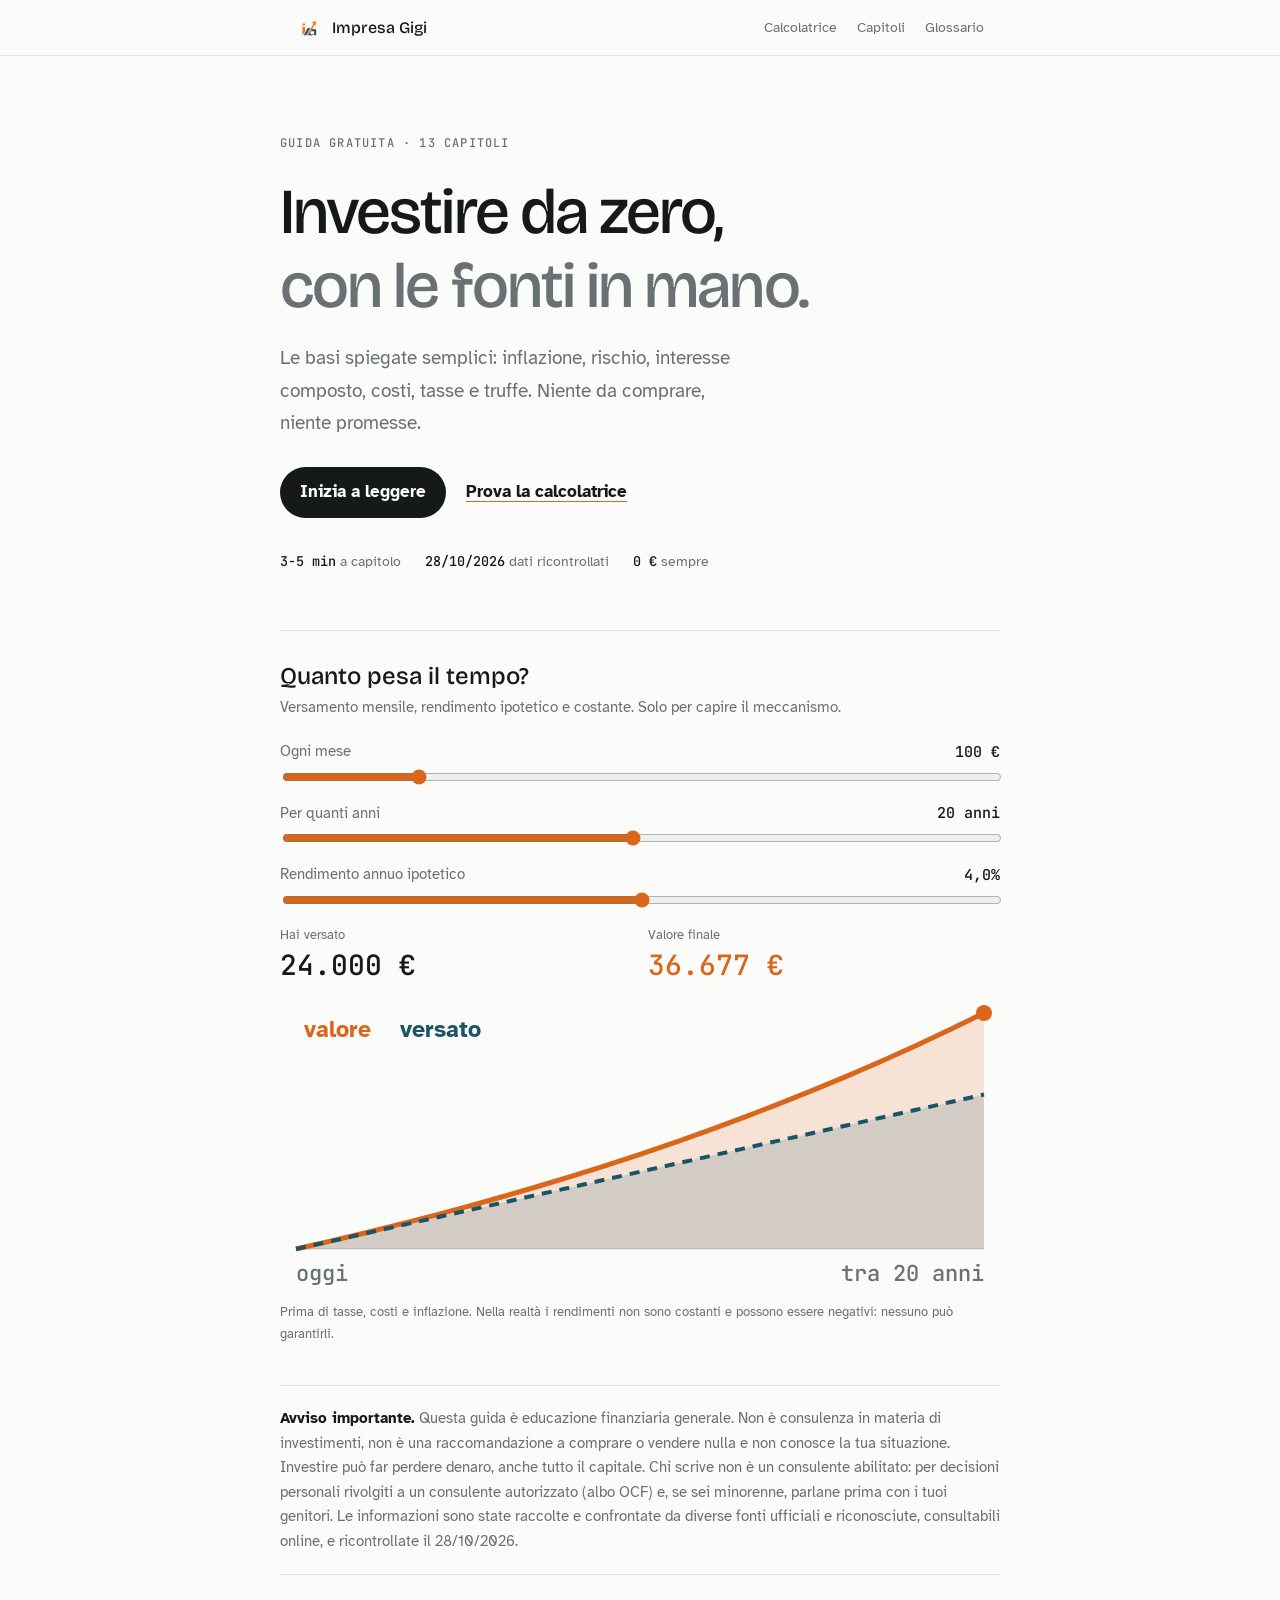
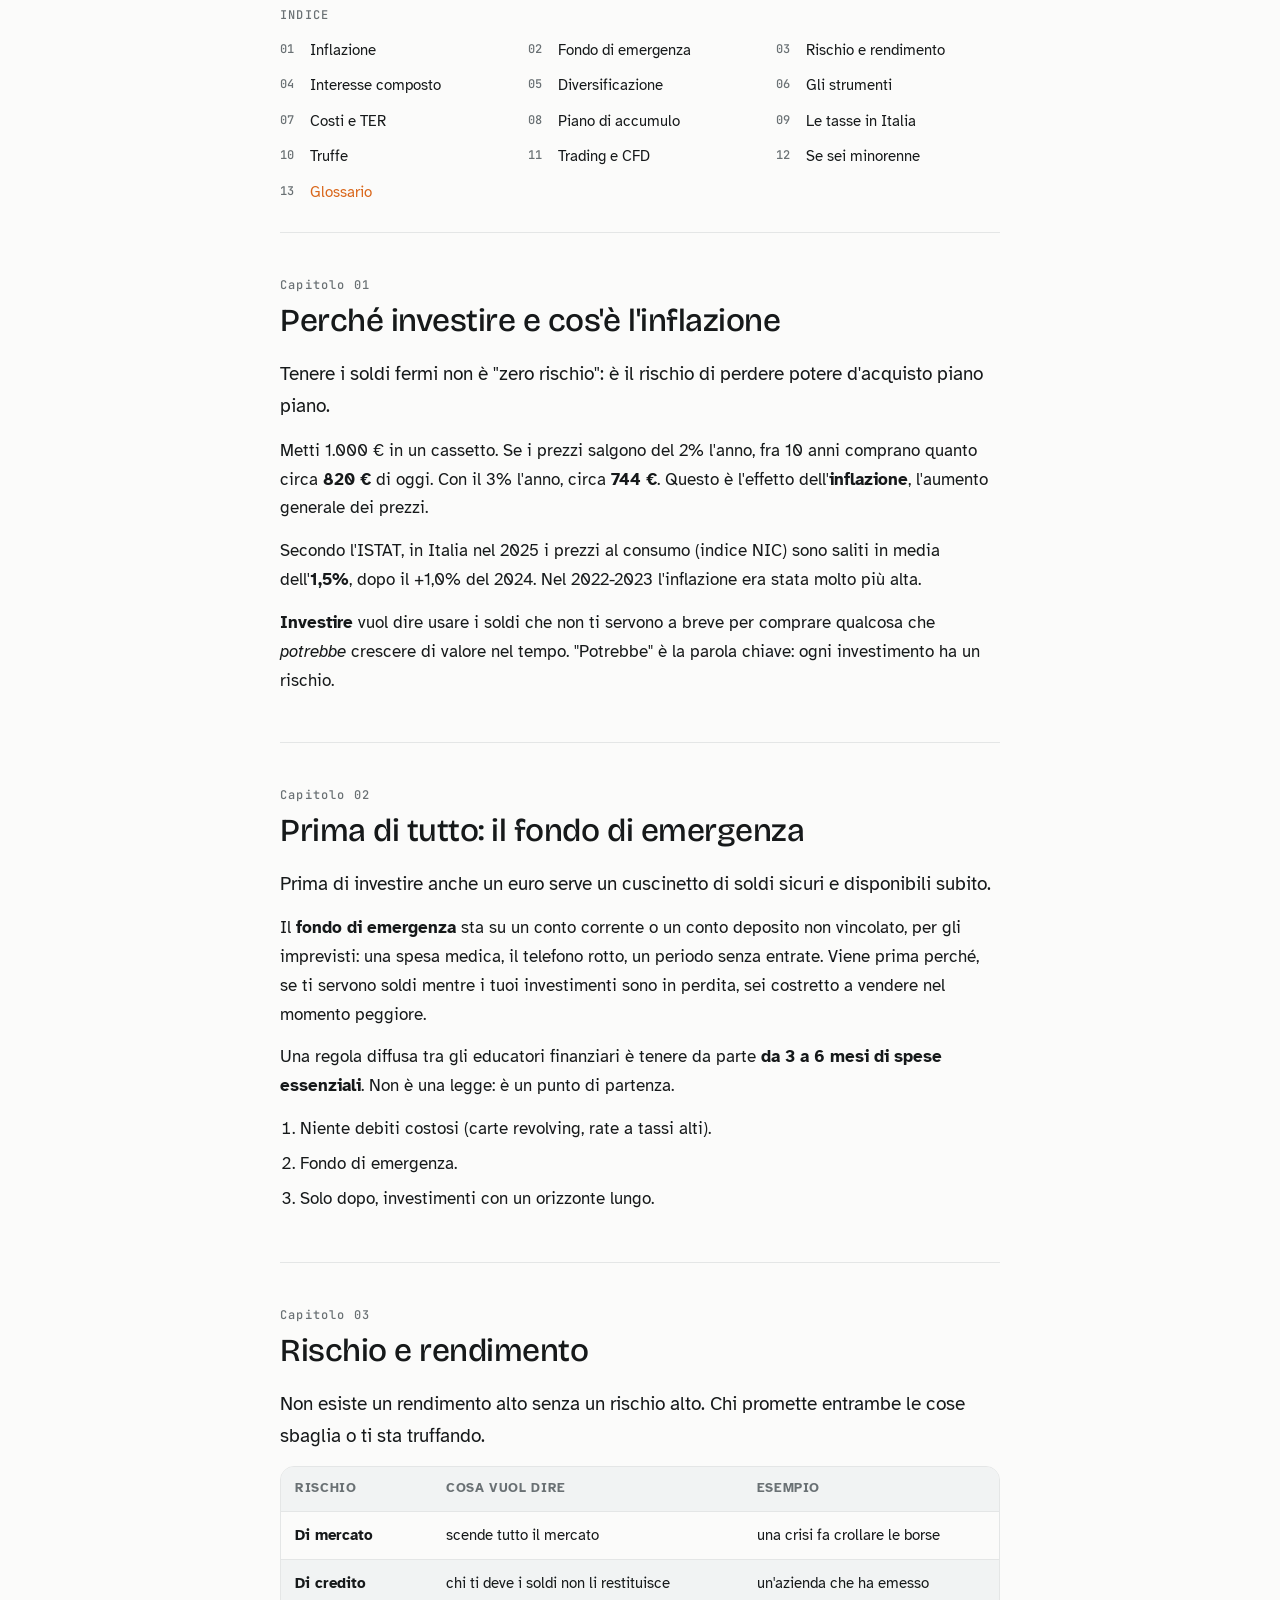
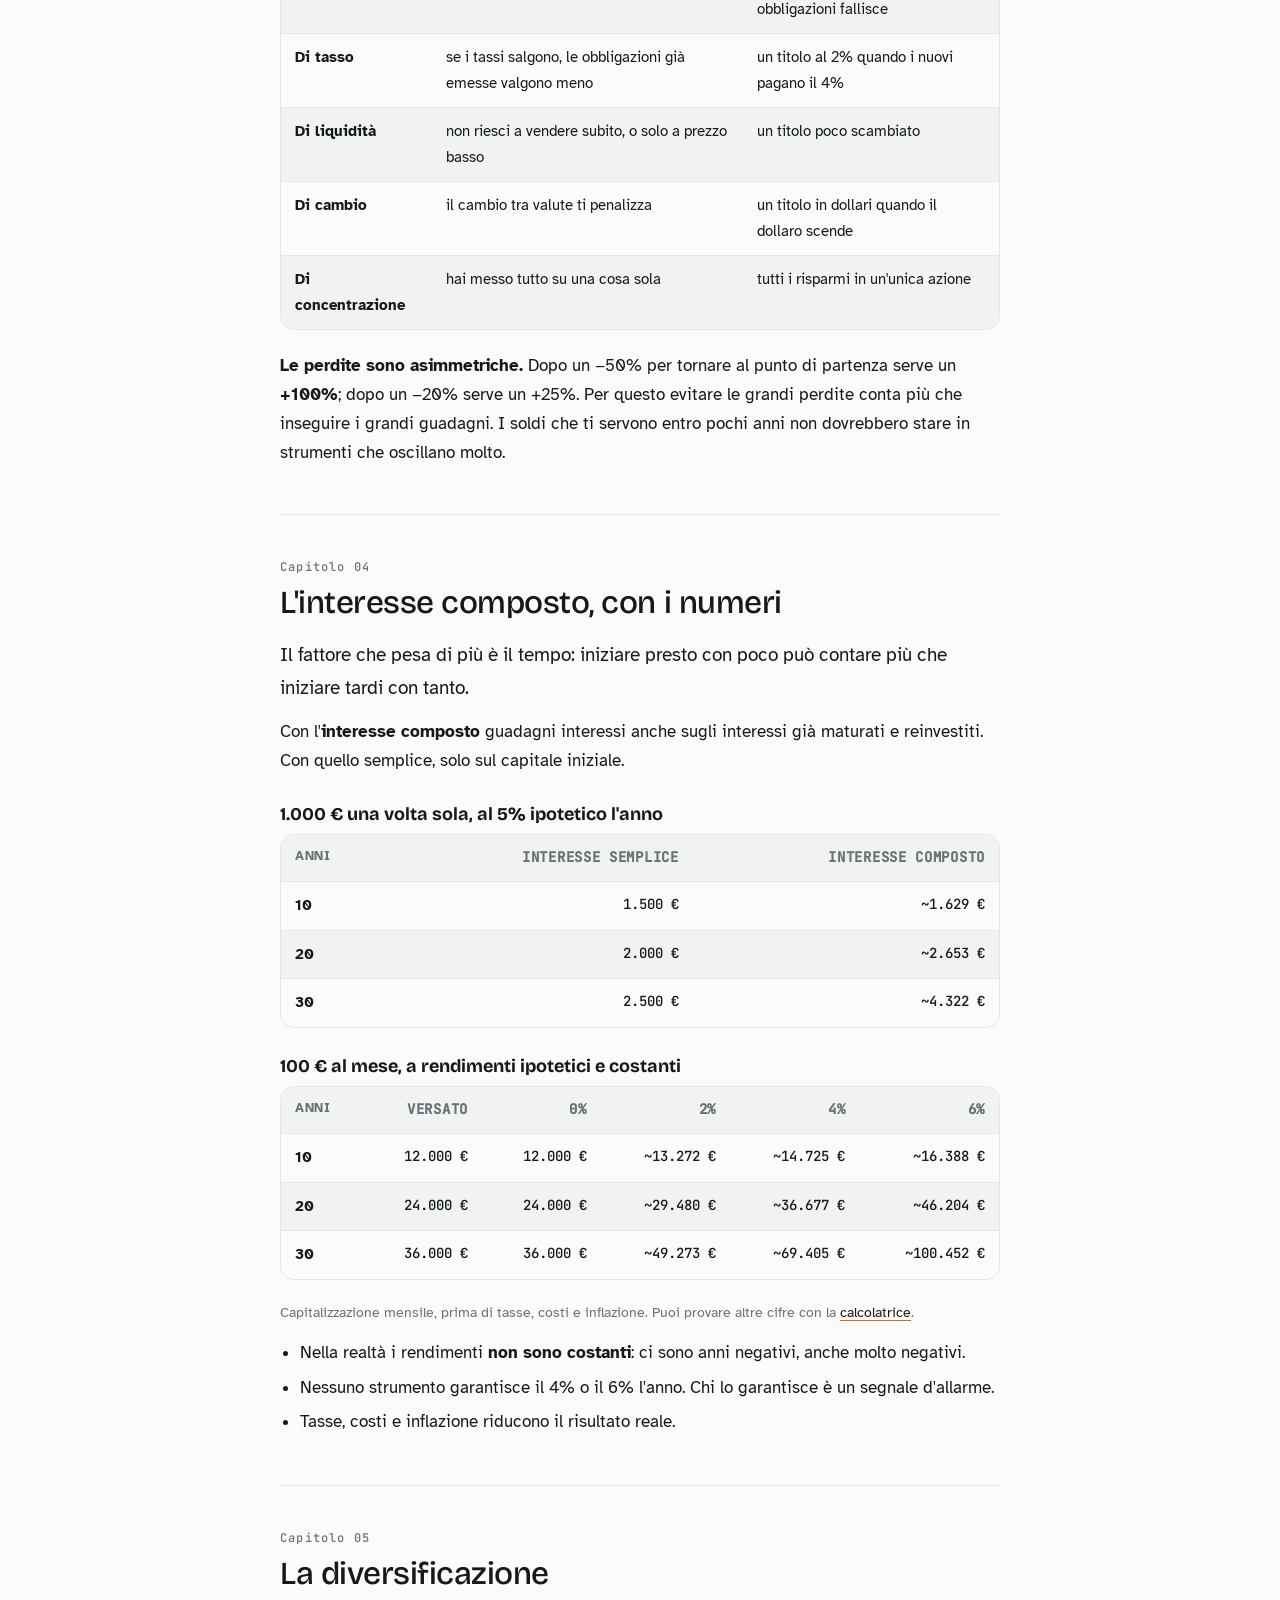
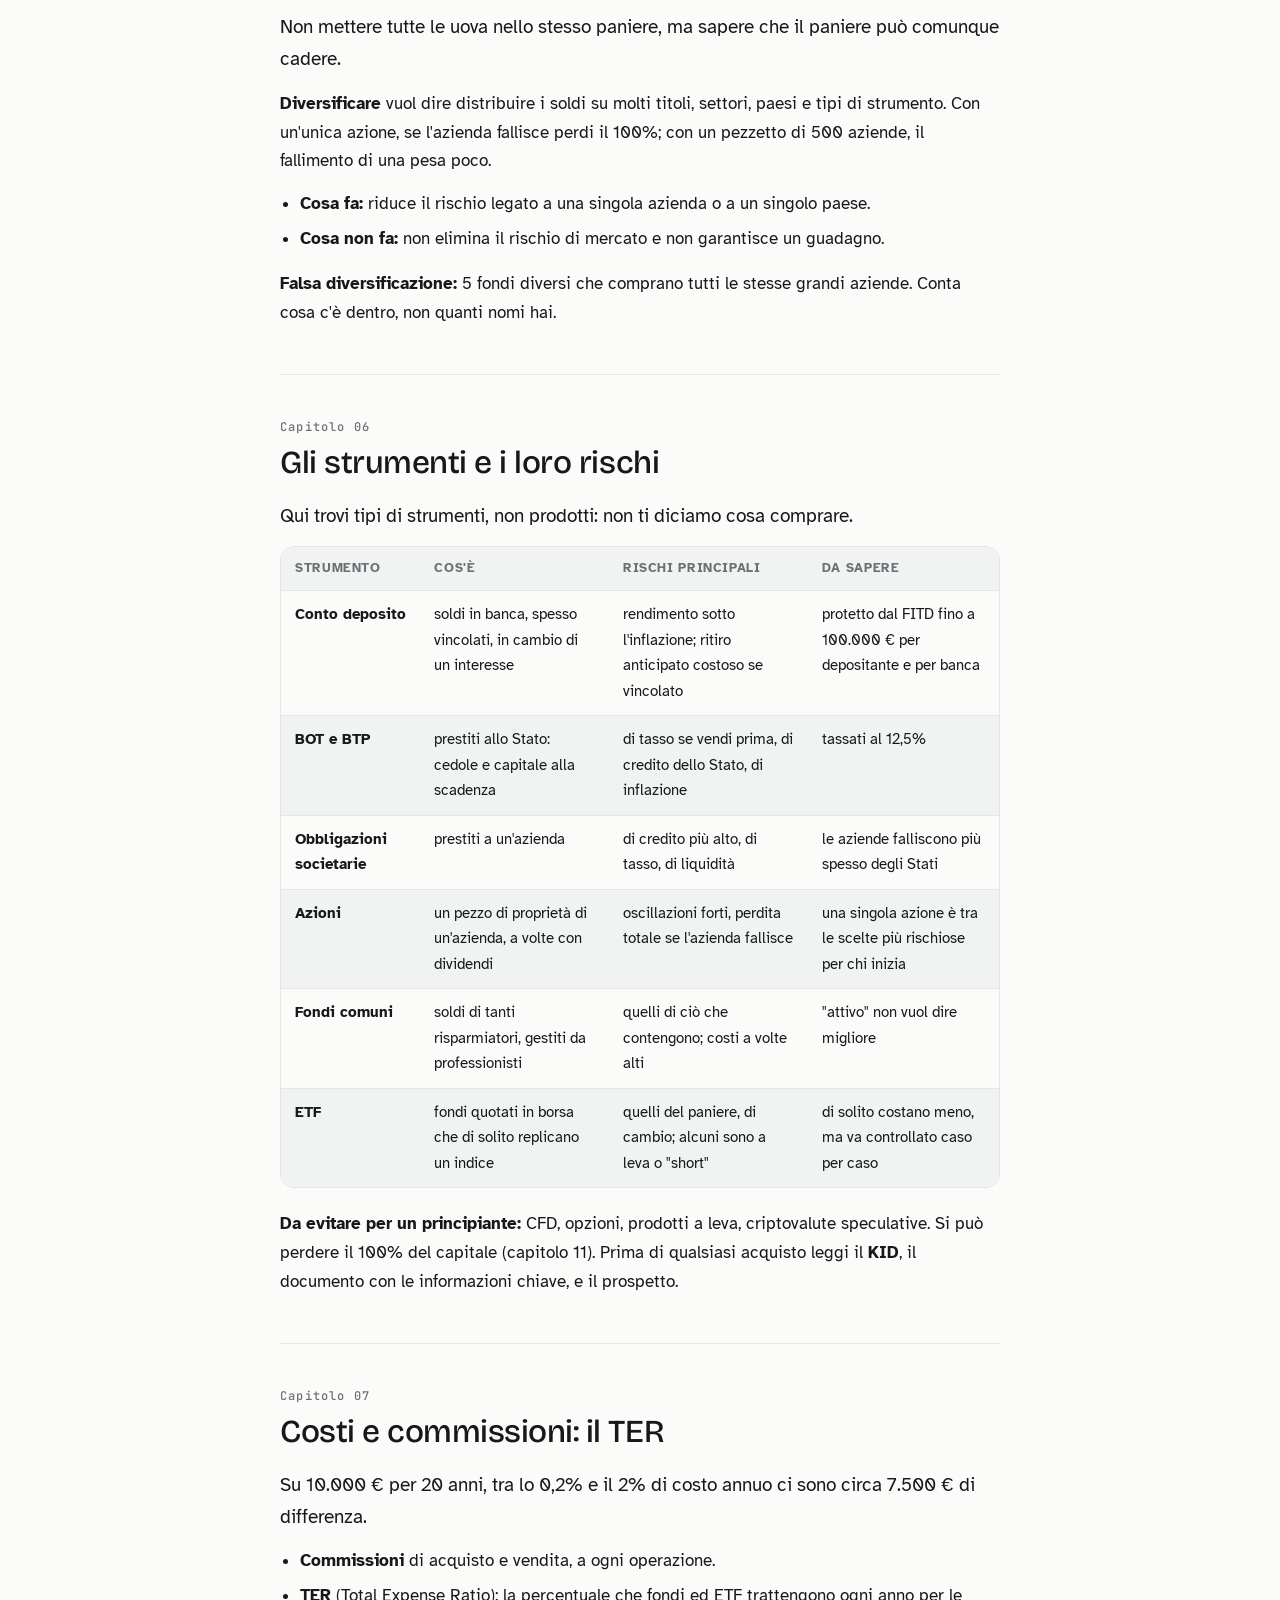
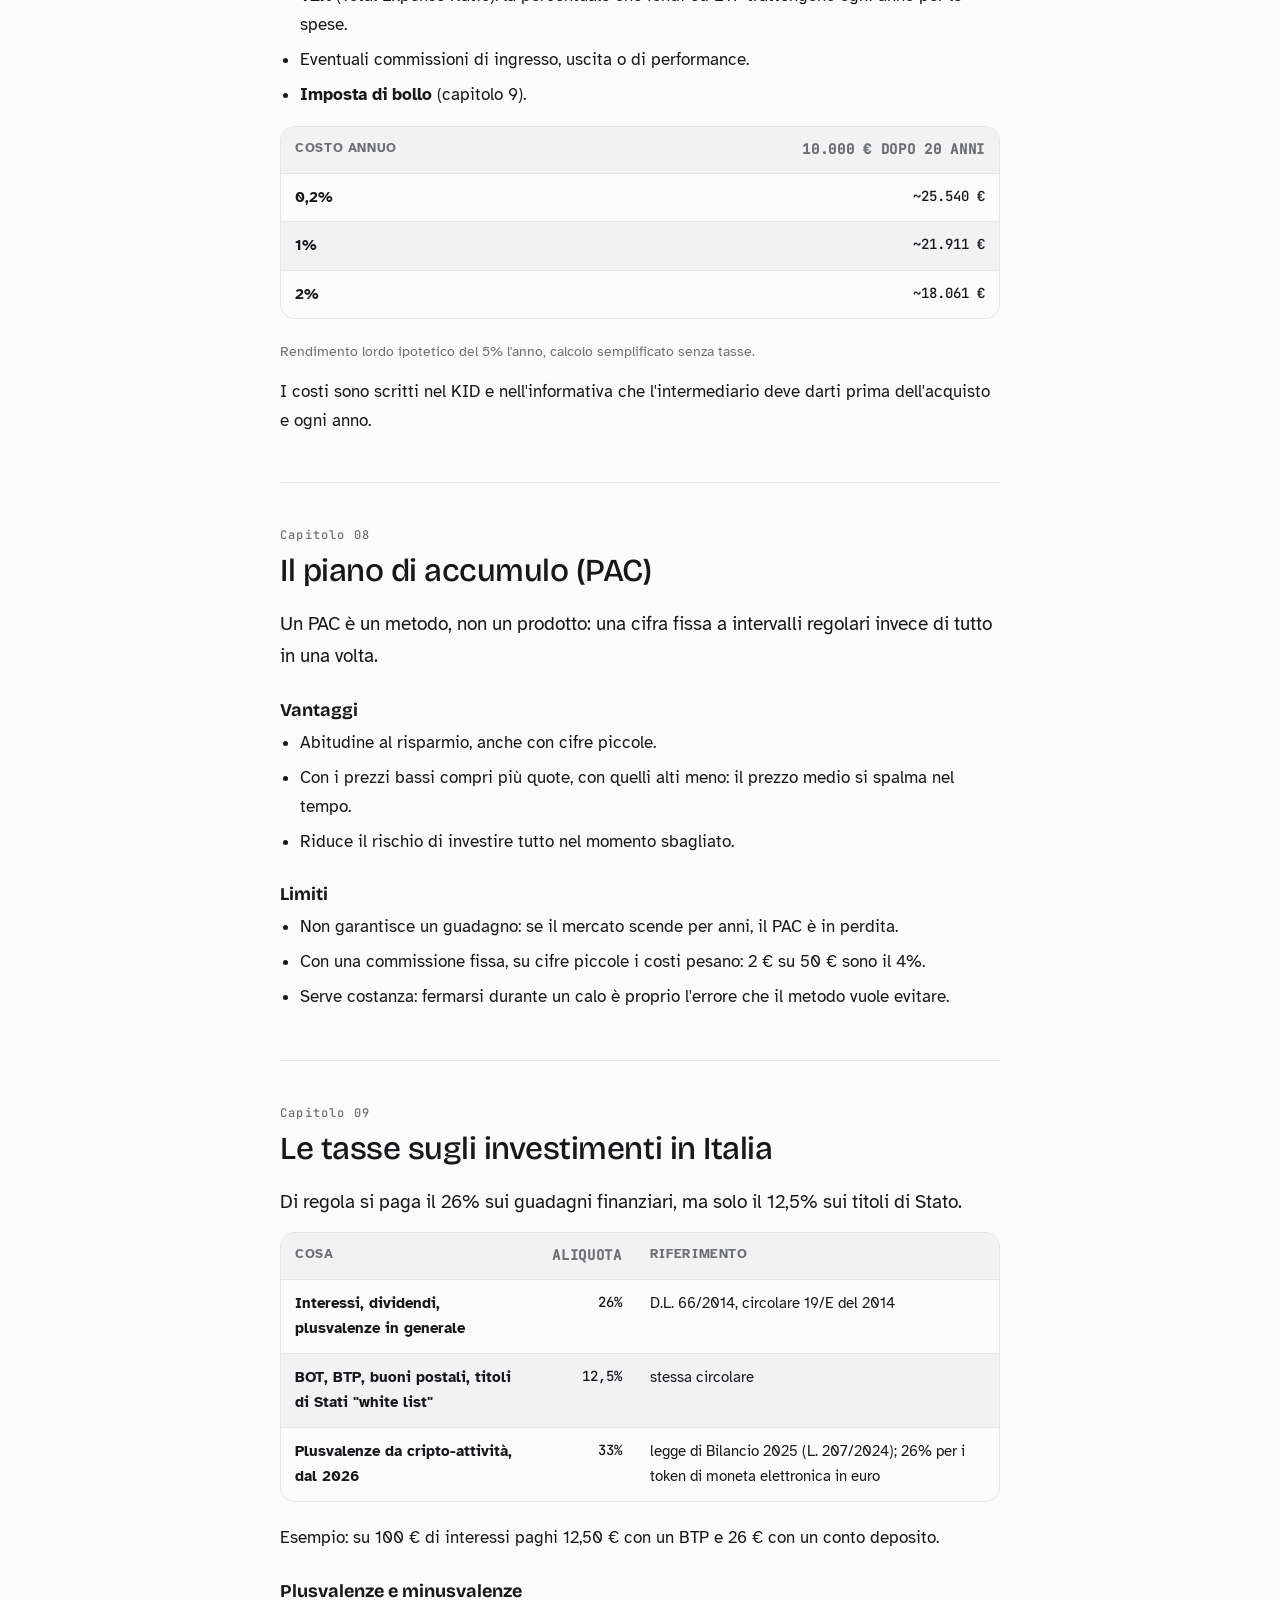
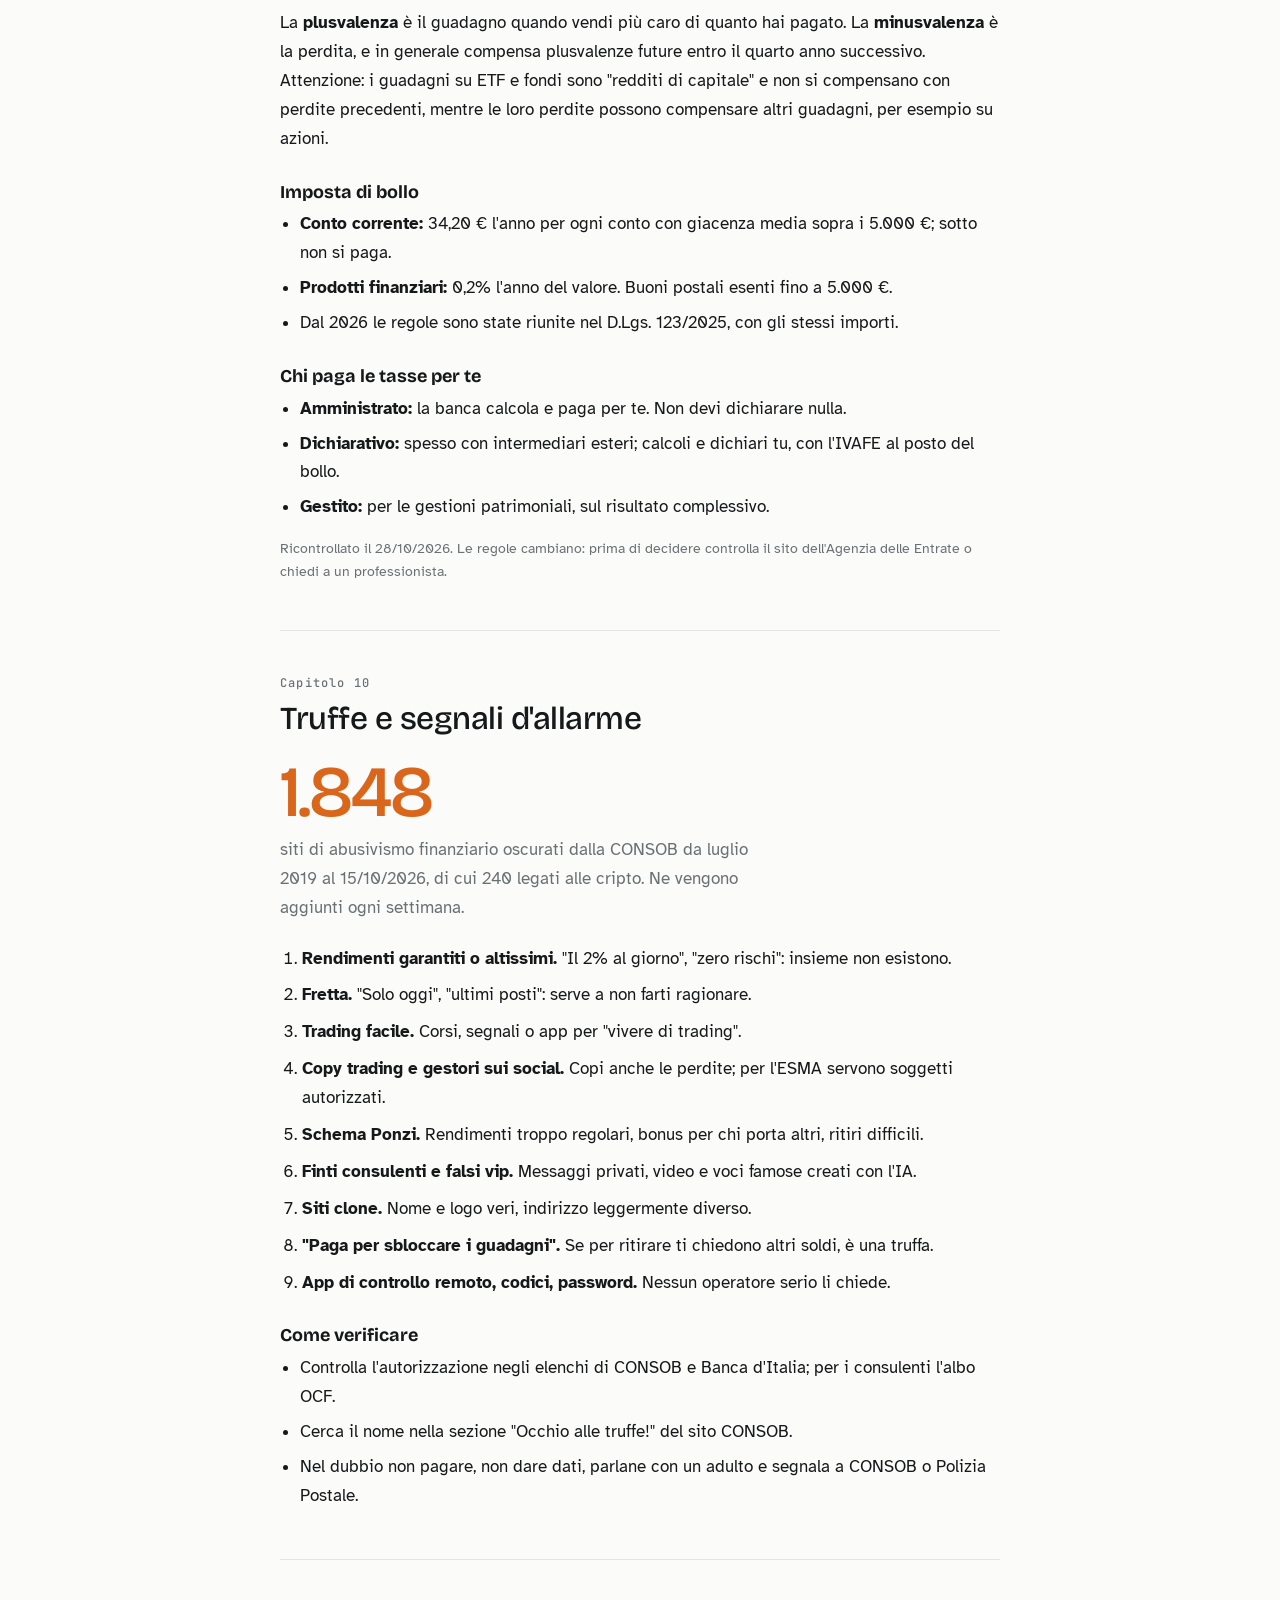
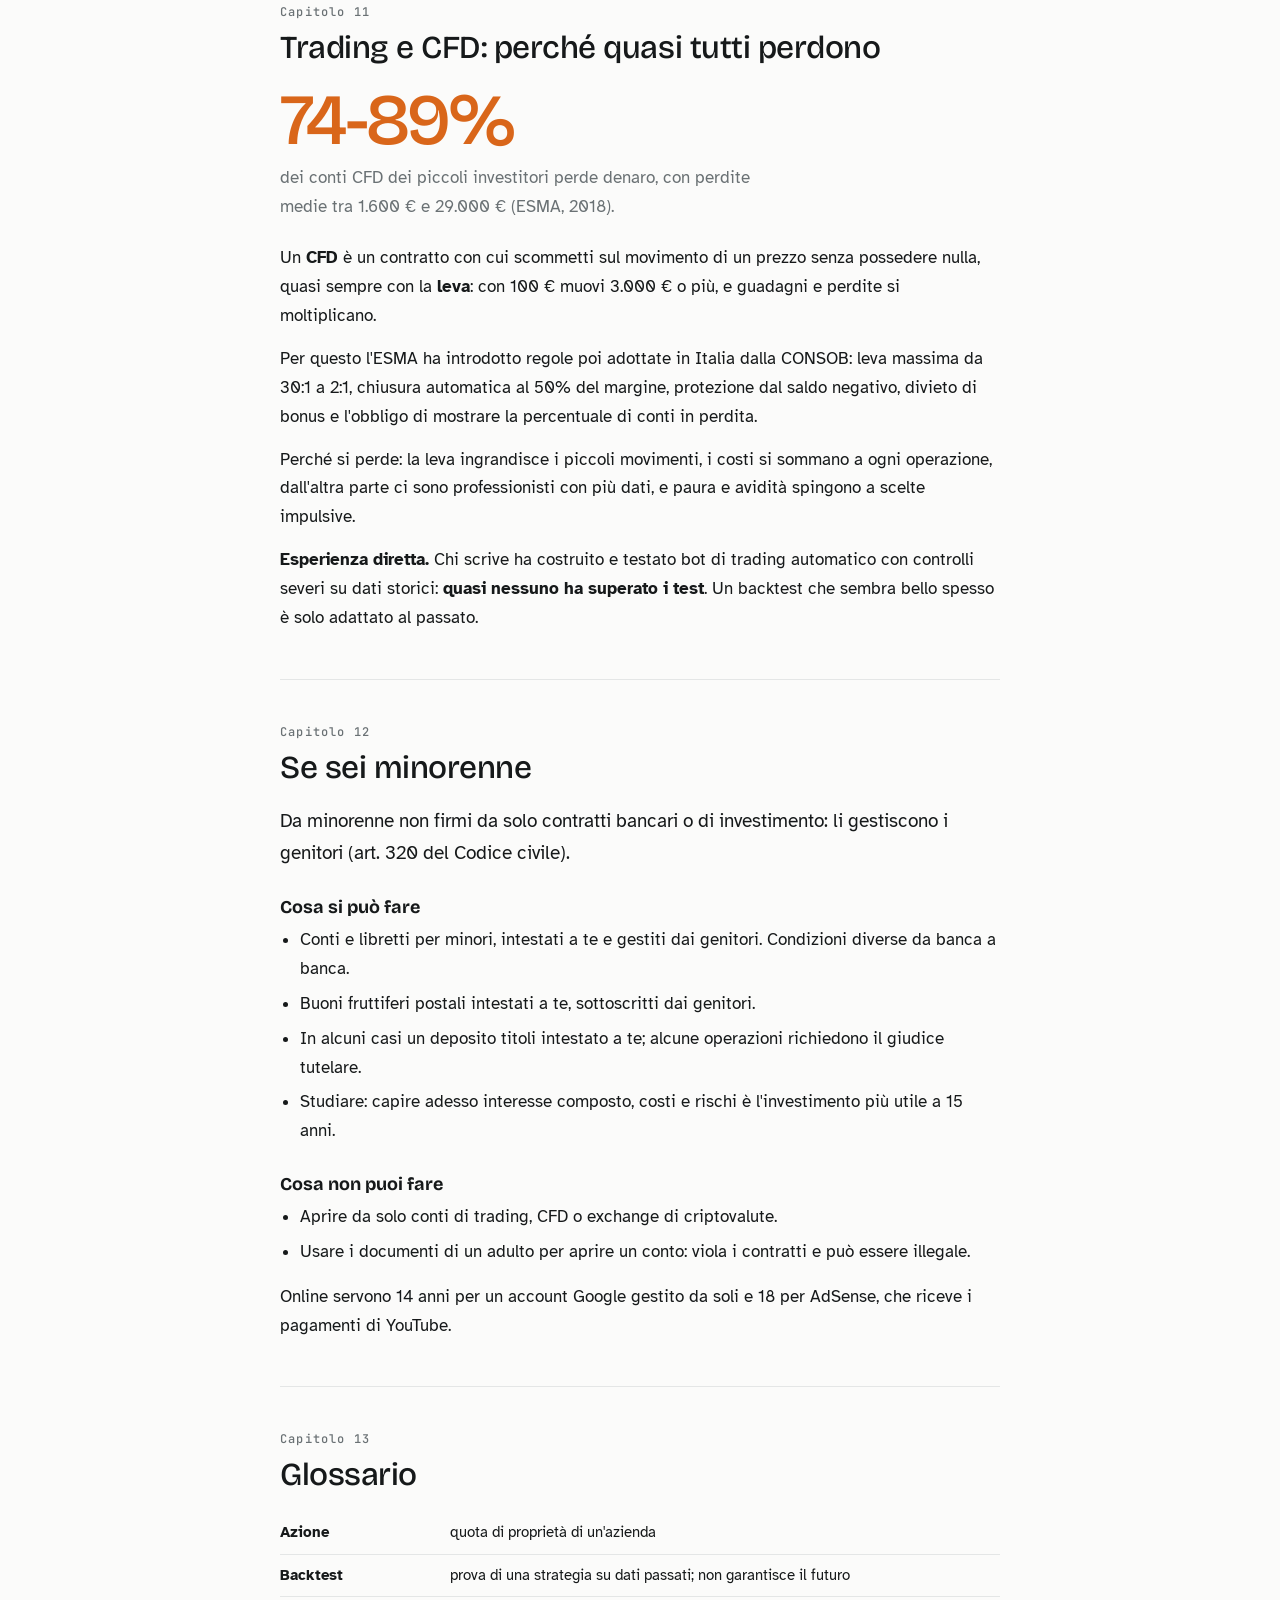
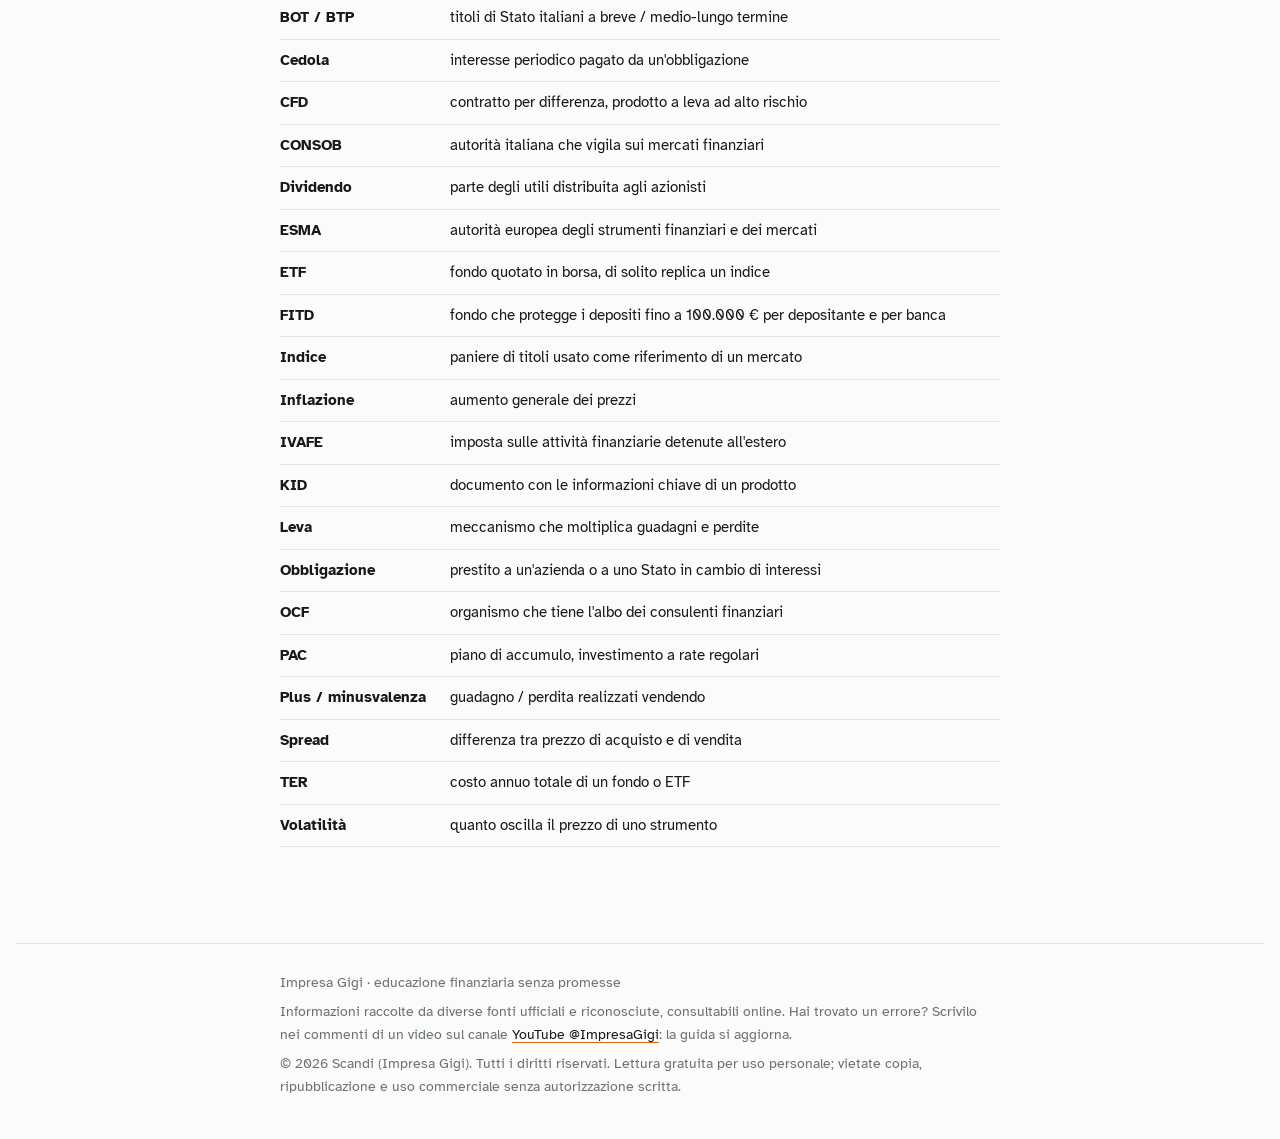
==== commit 76d074fe: "Tabelle professionali: schede sul telefono, tabella curata sul computer; copyright allineato alla li" ====
--- a/index.html
+++ b/index.html
@@ -98,11 +98,28 @@
 .ch ul,.ch ol{margin:0 0 16px;padding-left:20px}
 .ch li{margin-bottom:6px}
 .key{font-size:19px;margin:0 0 18px}
-.tbl{overflow-x:auto;margin:8px 0 20px}
-table{border-collapse:collapse;width:100%;font-size:14.5px}
-th,td{text-align:left;padding:9px 12px 9px 0;border-bottom:1px solid var(--line);vertical-align:top}
-th{font-weight:700;font-size:13px;color:var(--muted);text-transform:uppercase;letter-spacing:.04em}
-td.n,th.n{text-align:right;font-family:var(--mono);font-size:14px;font-variant-numeric:tabular-nums;white-space:nowrap;padding-right:0;padding-left:12px}
+.tbl{margin:10px 0 22px;border:1px solid var(--line);border-radius:14px;overflow:hidden}
+table{border-collapse:collapse;width:100%;font-size:15px}
+th,td{text-align:left;padding:11px 14px;border-bottom:1px solid var(--line);vertical-align:top}
+tbody tr:last-child td{border-bottom:0}
+tbody tr:nth-child(even){background:var(--petrol-soft)}
+th{font-weight:700;font-size:12.5px;color:var(--muted);text-transform:uppercase;letter-spacing:.05em;background:var(--petrol-soft);font-family:var(--body)}
+td:first-child{font-weight:700}
+td.n,th.n{text-align:right;font-family:var(--mono);font-size:14px;font-variant-numeric:tabular-nums;white-space:nowrap}
+/* telefono: ogni riga diventa una scheda con le etichette delle colonne */
+@media (max-width:640px){
+  .tbl{border:0;border-radius:0;overflow:visible}
+  .tbl table,.tbl tbody,.tbl tr,.tbl td{display:block;width:100%}
+  .tbl thead{position:absolute;width:1px;height:1px;overflow:hidden;clip-path:inset(50%)}
+  .tbl tbody tr,.tbl tbody tr:nth-child(even){background:var(--petrol-soft);border:1px solid var(--line);border-radius:14px;padding:12px 16px;margin:0 0 12px}
+  .tbl td{border:0;padding:5px 0;white-space:normal}
+  .tbl td:first-child{font:700 18px/1.3 var(--display);padding:0 0 10px;margin-bottom:6px;border-bottom:1px solid var(--line)}
+  .tbl td:not(:first-child)::before{content:attr(data-label);display:block;font:700 11.5px/1.4 var(--body);letter-spacing:.06em;text-transform:uppercase;color:var(--muted)}
+  .tbl-num td:first-child::before{content:attr(data-label) " ";font:inherit;color:var(--muted);text-transform:none;letter-spacing:0}
+  .tbl-num td.n{display:flex;justify-content:space-between;align-items:baseline;gap:12px;text-align:left;padding:7px 0;border-top:1px dashed var(--line)}
+  .tbl-num td.n:nth-child(2){border-top:0}
+  .tbl-num td.n::before{display:inline;font-family:var(--body)}
+}
 .caption{font-size:13.5px;color:var(--muted);margin:-10px 0 18px}
 .alarm{padding-left:22px!important}
 .alarm li{margin-bottom:8px}
@@ -219,12 +236,12 @@
         <div class="tbl"><table>
           <thead><tr><th>Rischio</th><th>Cosa vuol dire</th><th>Esempio</th></tr></thead>
           <tbody>
-            <tr><td><strong>Di mercato</strong></td><td>scende tutto il mercato</td><td>una crisi fa crollare le borse</td></tr>
-            <tr><td><strong>Di credito</strong></td><td>chi ti deve i soldi non li restituisce</td><td>un'azienda che ha emesso obbligazioni fallisce</td></tr>
-            <tr><td><strong>Di tasso</strong></td><td>se i tassi salgono, le obbligazioni già emesse valgono meno</td><td>un titolo al 2% quando i nuovi pagano il 4%</td></tr>
-            <tr><td><strong>Di liquidità</strong></td><td>non riesci a vendere subito, o solo a prezzo basso</td><td>un titolo poco scambiato</td></tr>
-            <tr><td><strong>Di cambio</strong></td><td>il cambio tra valute ti penalizza</td><td>un titolo in dollari quando il dollaro scende</td></tr>
-            <tr><td><strong>Di concentrazione</strong></td><td>hai messo tutto su una cosa sola</td><td>tutti i risparmi in un'unica azione</td></tr>
+            <tr><td data-label="Rischio"><strong>Di mercato</strong></td><td data-label="Cosa vuol dire">scende tutto il mercato</td><td data-label="Esempio">una crisi fa crollare le borse</td></tr>
+            <tr><td data-label="Rischio"><strong>Di credito</strong></td><td data-label="Cosa vuol dire">chi ti deve i soldi non li restituisce</td><td data-label="Esempio">un'azienda che ha emesso obbligazioni fallisce</td></tr>
+            <tr><td data-label="Rischio"><strong>Di tasso</strong></td><td data-label="Cosa vuol dire">se i tassi salgono, le obbligazioni già emesse valgono meno</td><td data-label="Esempio">un titolo al 2% quando i nuovi pagano il 4%</td></tr>
+            <tr><td data-label="Rischio"><strong>Di liquidità</strong></td><td data-label="Cosa vuol dire">non riesci a vendere subito, o solo a prezzo basso</td><td data-label="Esempio">un titolo poco scambiato</td></tr>
+            <tr><td data-label="Rischio"><strong>Di cambio</strong></td><td data-label="Cosa vuol dire">il cambio tra valute ti penalizza</td><td data-label="Esempio">un titolo in dollari quando il dollaro scende</td></tr>
+            <tr><td data-label="Rischio"><strong>Di concentrazione</strong></td><td data-label="Cosa vuol dire">hai messo tutto su una cosa sola</td><td data-label="Esempio">tutti i risparmi in un'unica azione</td></tr>
           </tbody>
         </table></div>
         <p><strong>Le perdite sono asimmetriche.</strong> Dopo un −50% per tornare al punto di partenza serve un <strong>+100%</strong>; dopo un −20% serve un +25%. Per questo evitare le grandi perdite conta più che inseguire i grandi guadagni. I soldi che ti servono entro pochi anni non dovrebbero stare in strumenti che oscillano molto.</p>
@@ -236,21 +253,21 @@
         <p class="key">Il fattore che pesa di più è il tempo: iniziare presto con poco può contare più che iniziare tardi con tanto.</p>
         <p>Con l'<strong>interesse composto</strong> guadagni interessi anche sugli interessi già maturati e reinvestiti. Con quello semplice, solo sul capitale iniziale.</p>
         <h3>1.000 € una volta sola, al 5% ipotetico l'anno</h3>
-        <div class="tbl"><table>
+        <div class="tbl tbl-num"><table>
           <thead><tr><th>Anni</th><th class="n">Interesse semplice</th><th class="n">Interesse composto</th></tr></thead>
           <tbody>
-            <tr><td>10</td><td class="n">1.500 €</td><td class="n">~1.629 €</td></tr>
-            <tr><td>20</td><td class="n">2.000 €</td><td class="n">~2.653 €</td></tr>
-            <tr><td>30</td><td class="n">2.500 €</td><td class="n">~4.322 €</td></tr>
+            <tr><td data-label="Anni">10</td><td class="n" data-label="Interesse semplice">1.500 €</td><td class="n" data-label="Interesse composto">~1.629 €</td></tr>
+            <tr><td data-label="Anni">20</td><td class="n" data-label="Interesse semplice">2.000 €</td><td class="n" data-label="Interesse composto">~2.653 €</td></tr>
+            <tr><td data-label="Anni">30</td><td class="n" data-label="Interesse semplice">2.500 €</td><td class="n" data-label="Interesse composto">~4.322 €</td></tr>
           </tbody>
         </table></div>
         <h3>100 € al mese, a rendimenti ipotetici e costanti</h3>
-        <div class="tbl"><table>
+        <div class="tbl tbl-num"><table>
           <thead><tr><th>Anni</th><th class="n">Versato</th><th class="n">0%</th><th class="n">2%</th><th class="n">4%</th><th class="n">6%</th></tr></thead>
           <tbody>
-            <tr><td>10</td><td class="n">12.000 €</td><td class="n">12.000 €</td><td class="n">~13.272 €</td><td class="n">~14.725 €</td><td class="n">~16.388 €</td></tr>
-            <tr><td>20</td><td class="n">24.000 €</td><td class="n">24.000 €</td><td class="n">~29.480 €</td><td class="n">~36.677 €</td><td class="n">~46.204 €</td></tr>
-            <tr><td>30</td><td class="n">36.000 €</td><td class="n">36.000 €</td><td class="n">~49.273 €</td><td class="n">~69.405 €</td><td class="n">~100.452 €</td></tr>
+            <tr><td data-label="Anni">10</td><td class="n" data-label="Versato">12.000 €</td><td class="n" data-label="0%">12.000 €</td><td class="n" data-label="2%">~13.272 €</td><td class="n" data-label="4%">~14.725 €</td><td class="n" data-label="6%">~16.388 €</td></tr>
+            <tr><td data-label="Anni">20</td><td class="n" data-label="Versato">24.000 €</td><td class="n" data-label="0%">24.000 €</td><td class="n" data-label="2%">~29.480 €</td><td class="n" data-label="4%">~36.677 €</td><td class="n" data-label="6%">~46.204 €</td></tr>
+            <tr><td data-label="Anni">30</td><td class="n" data-label="Versato">36.000 €</td><td class="n" data-label="0%">36.000 €</td><td class="n" data-label="2%">~49.273 €</td><td class="n" data-label="4%">~69.405 €</td><td class="n" data-label="6%">~100.452 €</td></tr>
           </tbody>
         </table></div>
         <p class="caption">Capitalizzazione mensile, prima di tasse, costi e inflazione. Puoi provare altre cifre con la <a href="#calcolatrice">calcolatrice</a>.</p>
@@ -280,12 +297,12 @@
         <div class="tbl"><table>
           <thead><tr><th>Strumento</th><th>Cos'è</th><th>Rischi principali</th><th>Da sapere</th></tr></thead>
           <tbody>
-            <tr><td><strong>Conto deposito</strong></td><td>soldi in banca, spesso vincolati, in cambio di un interesse</td><td>rendimento sotto l'inflazione; ritiro anticipato costoso se vincolato</td><td>protetto dal FITD fino a 100.000 € per depositante e per banca</td></tr>
-            <tr><td><strong>BOT e BTP</strong></td><td>prestiti allo Stato: cedole e capitale alla scadenza</td><td>di tasso se vendi prima, di credito dello Stato, di inflazione</td><td>tassati al 12,5%</td></tr>
-            <tr><td><strong>Obbligazioni societarie</strong></td><td>prestiti a un'azienda</td><td>di credito più alto, di tasso, di liquidità</td><td>le aziende falliscono più spesso degli Stati</td></tr>
-            <tr><td><strong>Azioni</strong></td><td>un pezzo di proprietà di un'azienda, a volte con dividendi</td><td>oscillazioni forti, perdita totale se l'azienda fallisce</td><td>una singola azione è tra le scelte più rischiose per chi inizia</td></tr>
-            <tr><td><strong>Fondi comuni</strong></td><td>soldi di tanti risparmiatori, gestiti da professionisti</td><td>quelli di ciò che contengono; costi a volte alti</td><td>"attivo" non vuol dire migliore</td></tr>
-            <tr><td><strong>ETF</strong></td><td>fondi quotati in borsa che di solito replicano un indice</td><td>quelli del paniere, di cambio; alcuni sono a leva o "short"</td><td>di solito costano meno, ma va controllato caso per caso</td></tr>
+            <tr><td data-label="Strumento"><strong>Conto deposito</strong></td><td data-label="Cos'è">soldi in banca, spesso vincolati, in cambio di un interesse</td><td data-label="Rischi principali">rendimento sotto l'inflazione; ritiro anticipato costoso se vincolato</td><td data-label="Da sapere">protetto dal FITD fino a 100.000 € per depositante e per banca</td></tr>
+            <tr><td data-label="Strumento"><strong>BOT e BTP</strong></td><td data-label="Cos'è">prestiti allo Stato: cedole e capitale alla scadenza</td><td data-label="Rischi principali">di tasso se vendi prima, di credito dello Stato, di inflazione</td><td data-label="Da sapere">tassati al 12,5%</td></tr>
+            <tr><td data-label="Strumento"><strong>Obbligazioni societarie</strong></td><td data-label="Cos'è">prestiti a un'azienda</td><td data-label="Rischi principali">di credito più alto, di tasso, di liquidità</td><td data-label="Da sapere">le aziende falliscono più spesso degli Stati</td></tr>
+            <tr><td data-label="Strumento"><strong>Azioni</strong></td><td data-label="Cos'è">un pezzo di proprietà di un'azienda, a volte con dividendi</td><td data-label="Rischi principali">oscillazioni forti, perdita totale se l'azienda fallisce</td><td data-label="Da sapere">una singola azione è tra le scelte più rischiose per chi inizia</td></tr>
+            <tr><td data-label="Strumento"><strong>Fondi comuni</strong></td><td data-label="Cos'è">soldi di tanti risparmiatori, gestiti da professionisti</td><td data-label="Rischi principali">quelli di ciò che contengono; costi a volte alti</td><td data-label="Da sapere">"attivo" non vuol dire migliore</td></tr>
+            <tr><td data-label="Strumento"><strong>ETF</strong></td><td data-label="Cos'è">fondi quotati in borsa che di solito replicano un indice</td><td data-label="Rischi principali">quelli del paniere, di cambio; alcuni sono a leva o "short"</td><td data-label="Da sapere">di solito costano meno, ma va controllato caso per caso</td></tr>
           </tbody>
         </table></div>
         <p><strong>Da evitare per un principiante:</strong> CFD, opzioni, prodotti a leva, criptovalute speculative. Si può perdere il 100% del capitale (capitolo 11). Prima di qualsiasi acquisto leggi il <strong>KID</strong>, il documento con le informazioni chiave, e il prospetto.</p>
@@ -301,12 +318,12 @@
           <li>Eventuali commissioni di ingresso, uscita o di performance.</li>
           <li><strong>Imposta di bollo</strong> (capitolo 9).</li>
         </ul>
-        <div class="tbl"><table>
+        <div class="tbl tbl-num"><table>
           <thead><tr><th>Costo annuo</th><th class="n">10.000 € dopo 20 anni</th></tr></thead>
           <tbody>
-            <tr><td>0,2%</td><td class="n">~25.540 €</td></tr>
-            <tr><td>1%</td><td class="n">~21.911 €</td></tr>
-            <tr><td>2%</td><td class="n">~18.061 €</td></tr>
+            <tr><td data-label="Costo annuo">0,2%</td><td class="n" data-label="10.000 € dopo 20 anni">~25.540 €</td></tr>
+            <tr><td data-label="Costo annuo">1%</td><td class="n" data-label="10.000 € dopo 20 anni">~21.911 €</td></tr>
+            <tr><td data-label="Costo annuo">2%</td><td class="n" data-label="10.000 € dopo 20 anni">~18.061 €</td></tr>
           </tbody>
         </table></div>
         <p class="caption">Rendimento lordo ipotetico del 5% l'anno, calcolo semplificato senza tasse.</p>
@@ -335,12 +352,12 @@
         <span class="num">Capitolo 09</span>
         <h2>Le tasse sugli investimenti in Italia</h2>
         <p class="key">Di regola si paga il 26% sui guadagni finanziari, ma solo il 12,5% sui titoli di Stato.</p>
-        <div class="tbl"><table>
+        <div class="tbl tbl-num"><table>
           <thead><tr><th>Cosa</th><th class="n">Aliquota</th><th>Riferimento</th></tr></thead>
           <tbody>
-            <tr><td>Interessi, dividendi, plusvalenze in generale</td><td class="n">26%</td><td>D.L. 66/2014, circolare 19/E del 2014</td></tr>
-            <tr><td>BOT, BTP, buoni postali, titoli di Stati "white list"</td><td class="n">12,5%</td><td>stessa circolare</td></tr>
-            <tr><td>Plusvalenze da cripto-attività, dal 2026</td><td class="n">33%</td><td>legge di Bilancio 2025 (L. 207/2024); 26% per i token di moneta elettronica in euro</td></tr>
+            <tr><td data-label="Cosa">Interessi, dividendi, plusvalenze in generale</td><td class="n" data-label="Aliquota">26%</td><td data-label="Riferimento">D.L. 66/2014, circolare 19/E del 2014</td></tr>
+            <tr><td data-label="Cosa">BOT, BTP, buoni postali, titoli di Stati "white list"</td><td class="n" data-label="Aliquota">12,5%</td><td data-label="Riferimento">stessa circolare</td></tr>
+            <tr><td data-label="Cosa">Plusvalenze da cripto-attività, dal 2026</td><td class="n" data-label="Aliquota">33%</td><td data-label="Riferimento">legge di Bilancio 2025 (L. 207/2024); 26% per i token di moneta elettronica in euro</td></tr>
           </tbody>
         </table></div>
         <p>Esempio: su 100 € di interessi paghi 12,50 € con un BTP e 26 € con un conto deposito.</p>
@@ -450,7 +467,7 @@
   <div class="wrap">
     <span>Impresa Gigi · educazione finanziaria senza promesse</span>
     <span>Informazioni raccolte da diverse fonti ufficiali e riconosciute, consultabili online. Hai trovato un errore? Scrivilo nei commenti di un video sul canale <a href="https://www.youtube.com/@ImpresaGigi" rel="noopener noreferrer">YouTube @ImpresaGigi</a>: la guida si aggiorna.</span>
-    <span>© 2026 Impresa Gigi. Tutti i diritti riservati. Lettura gratuita per uso personale; vietate copia, ripubblicazione e uso commerciale senza autorizzazione scritta.</span>
+    <span>© 2026 Scandi (Impresa Gigi). Tutti i diritti riservati. Lettura gratuita per uso personale; vietate copia, ripubblicazione e uso commerciale senza autorizzazione scritta.</span>
   </div>
 </footer>
 
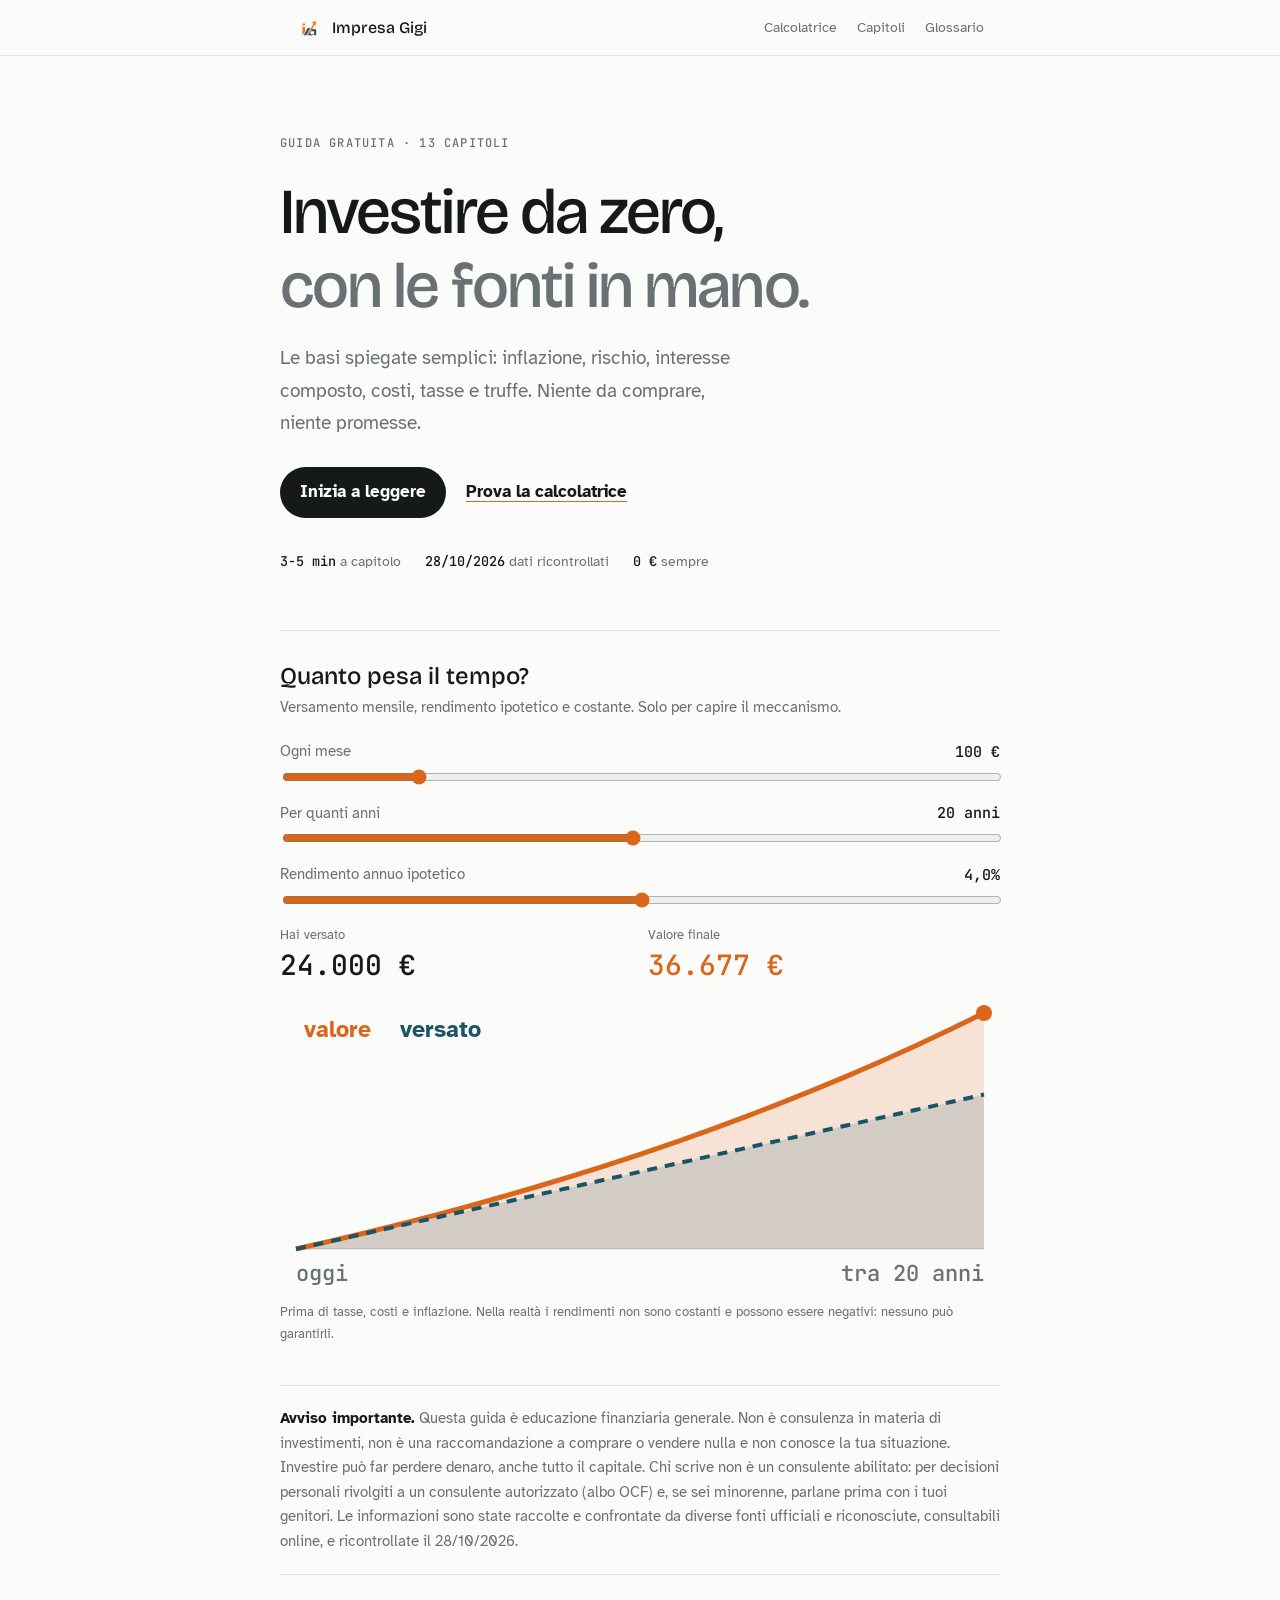
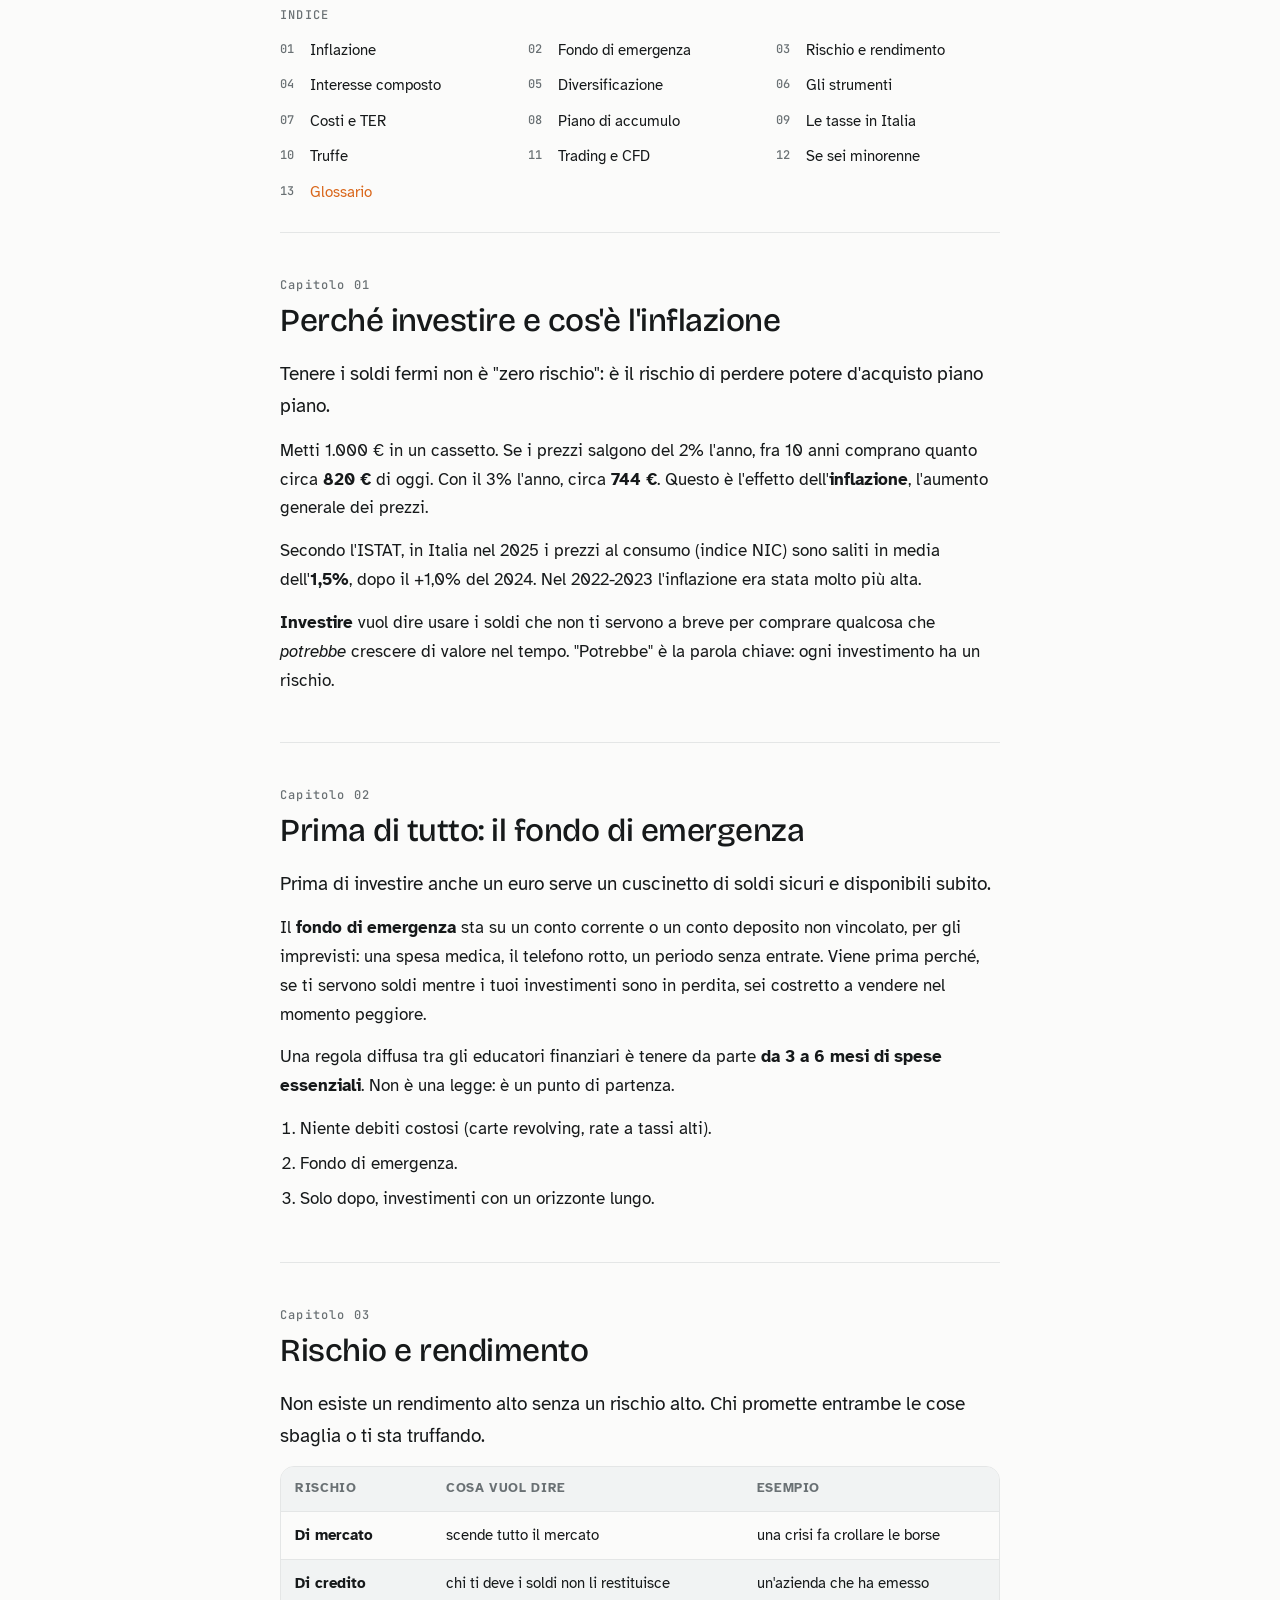
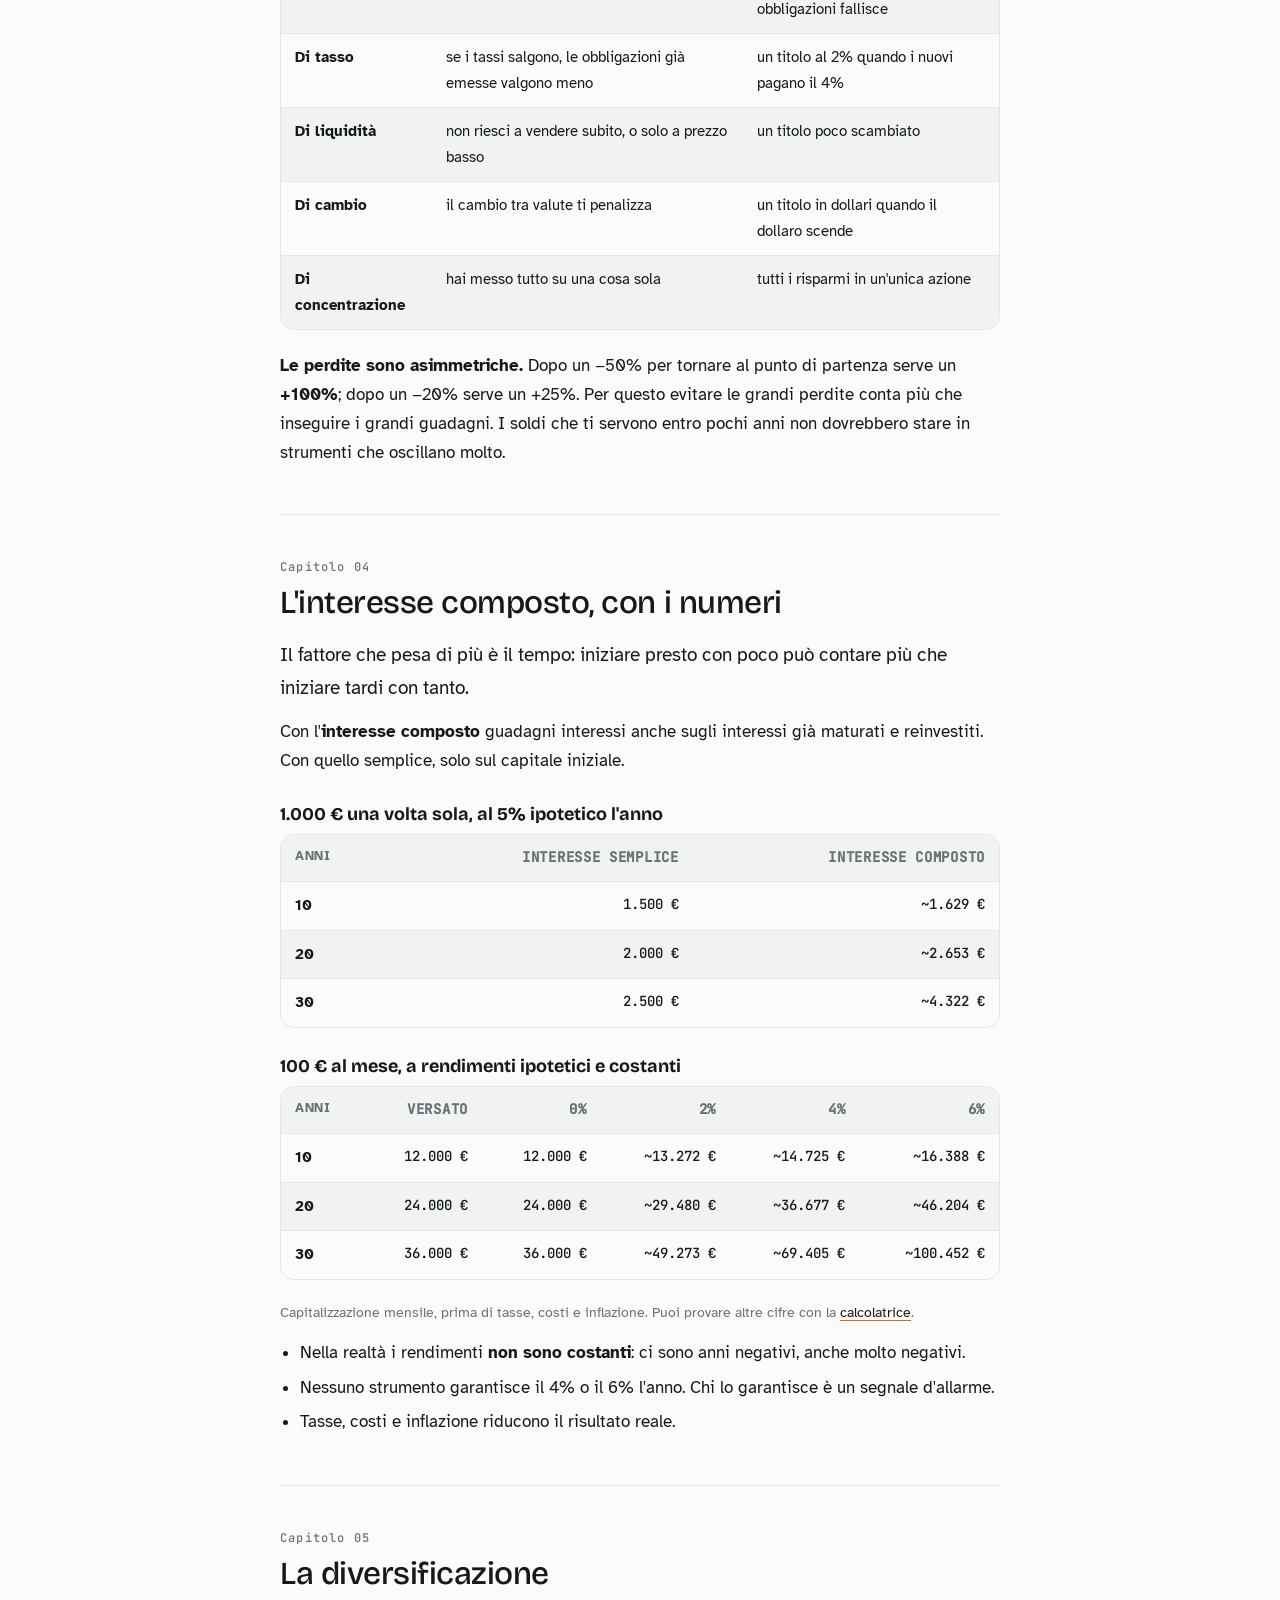
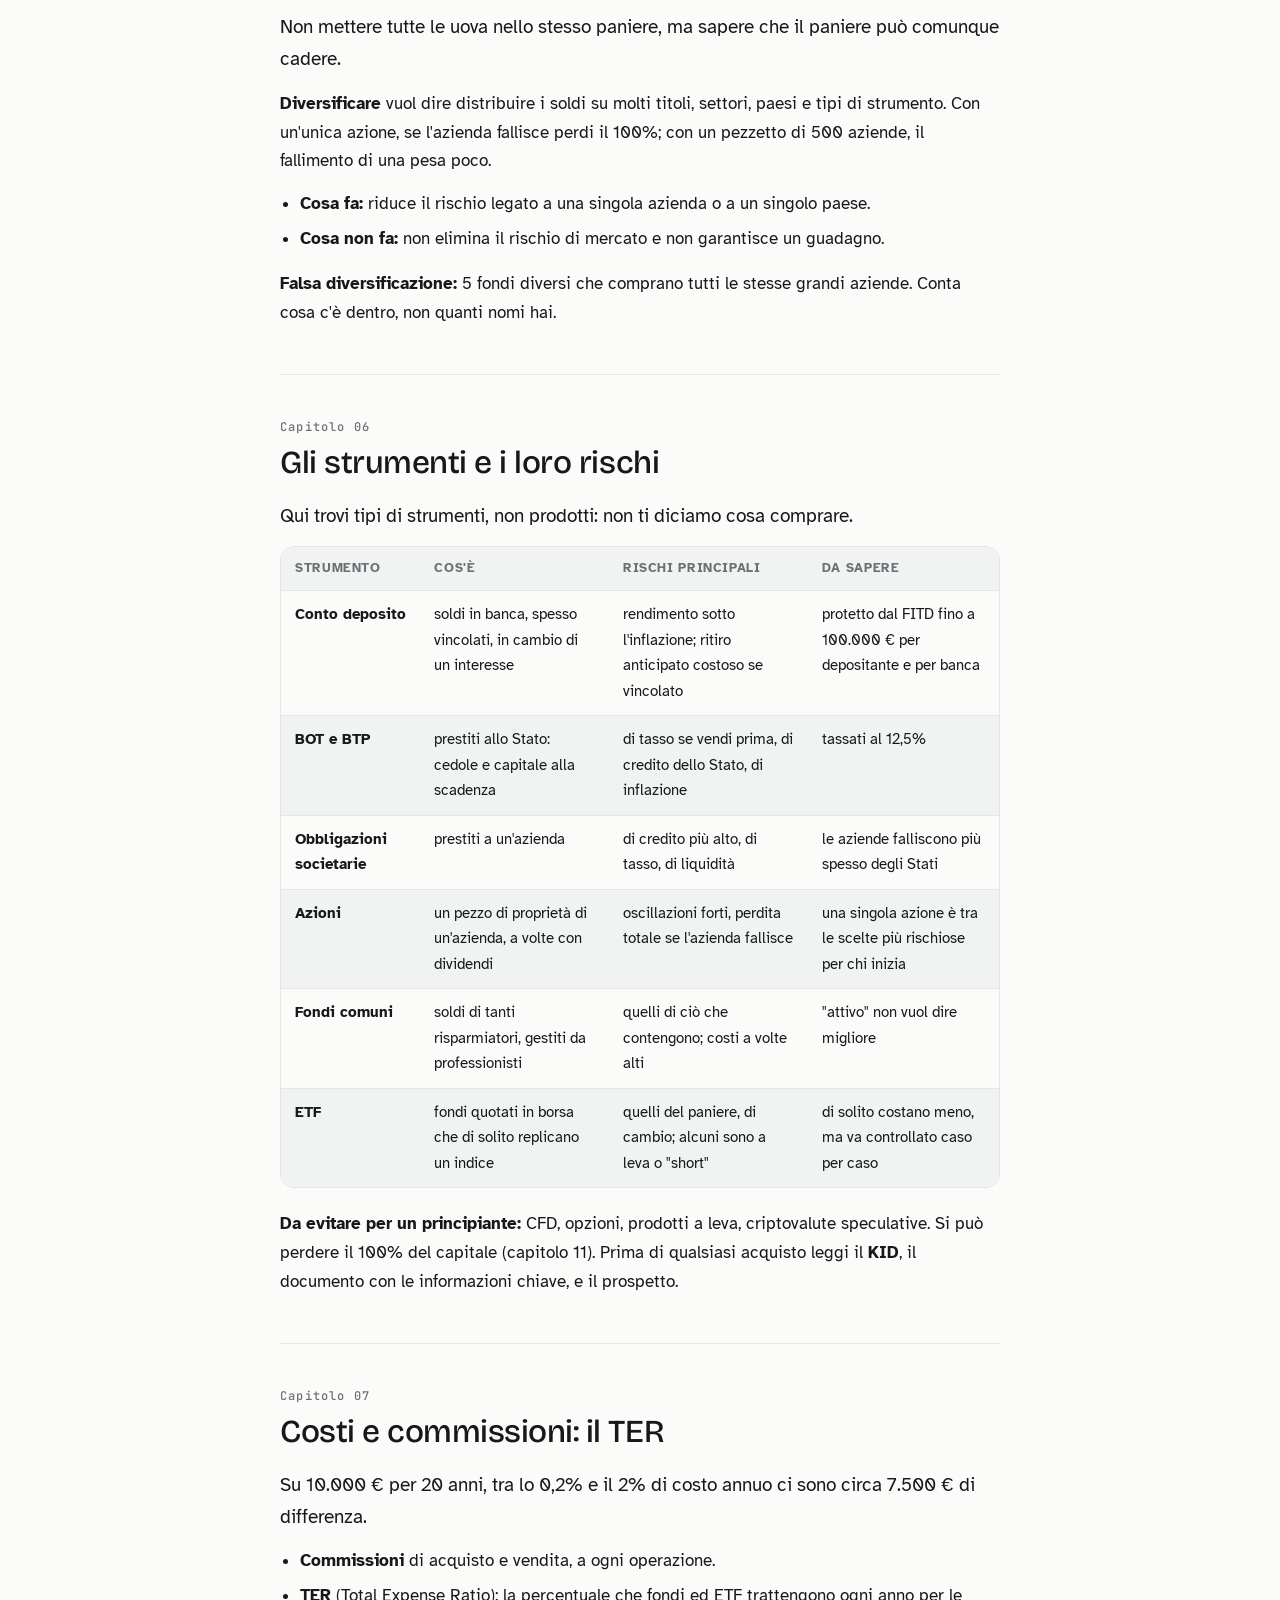
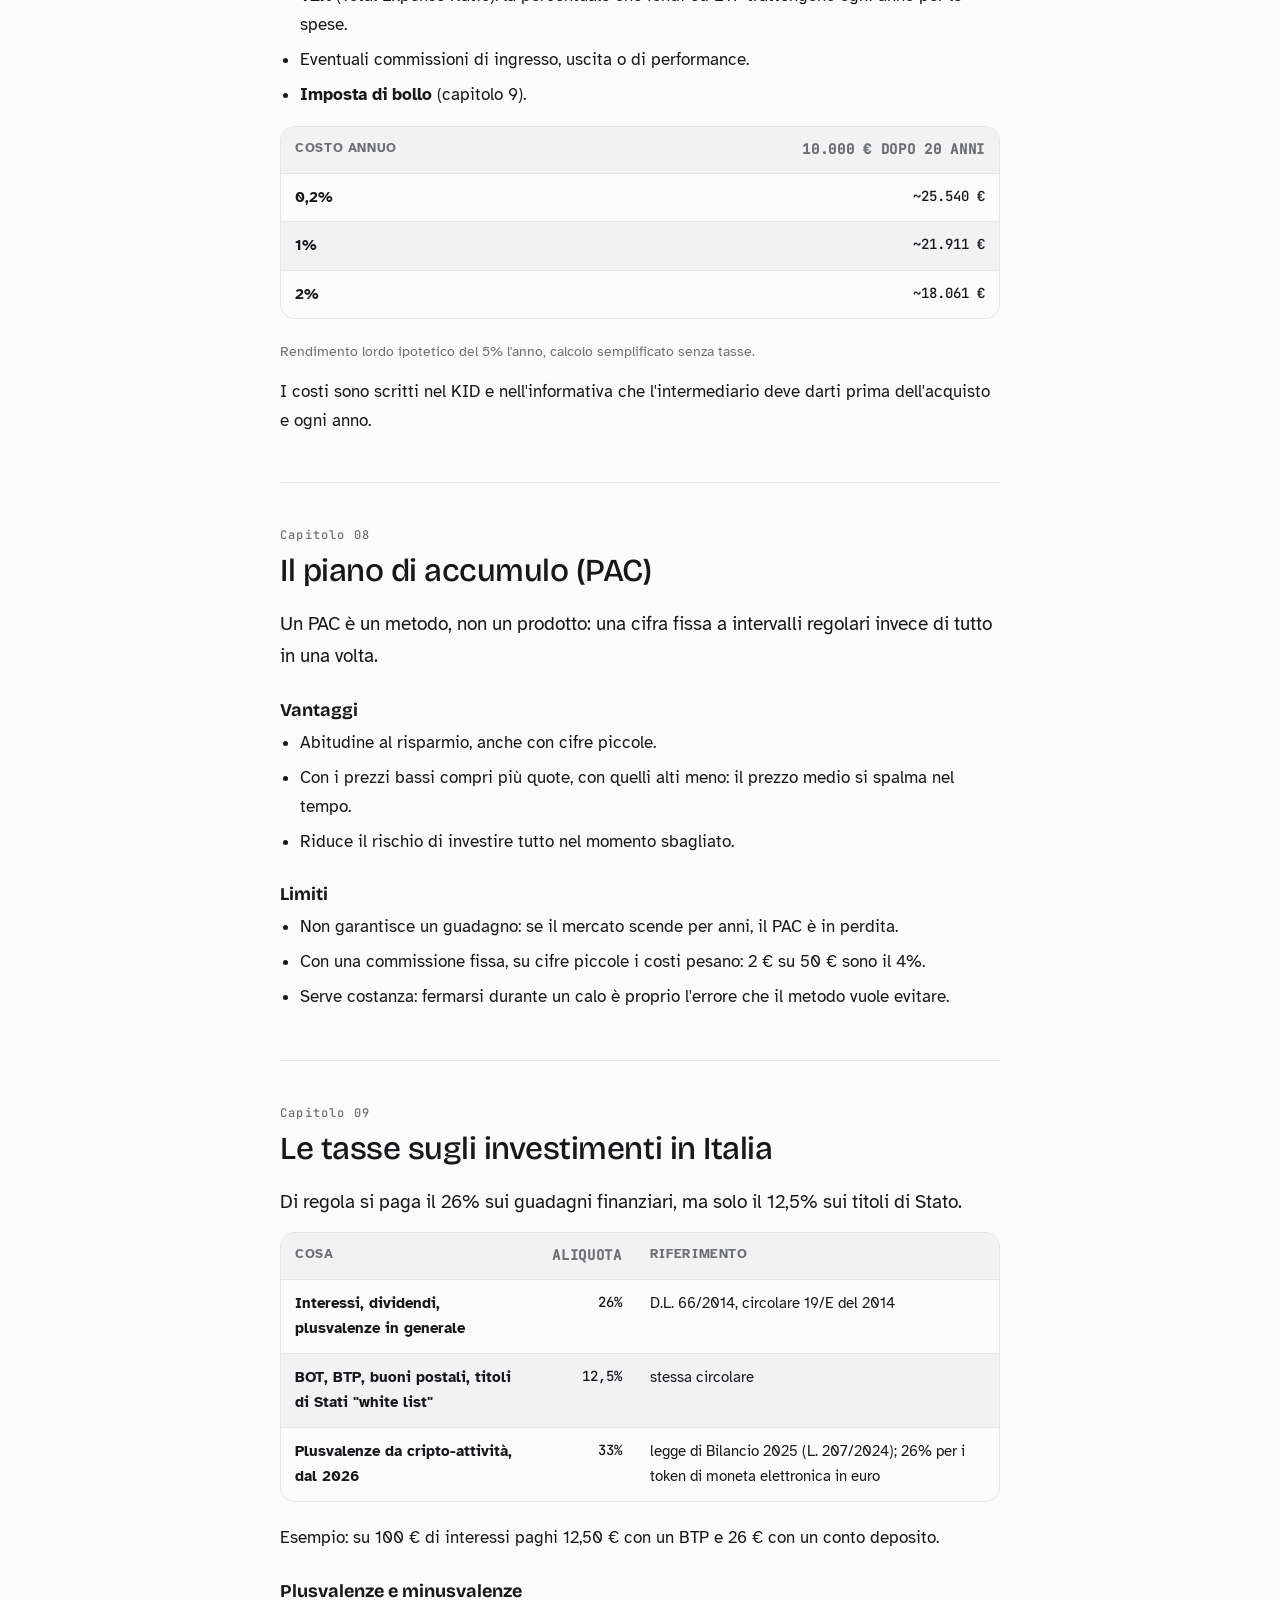
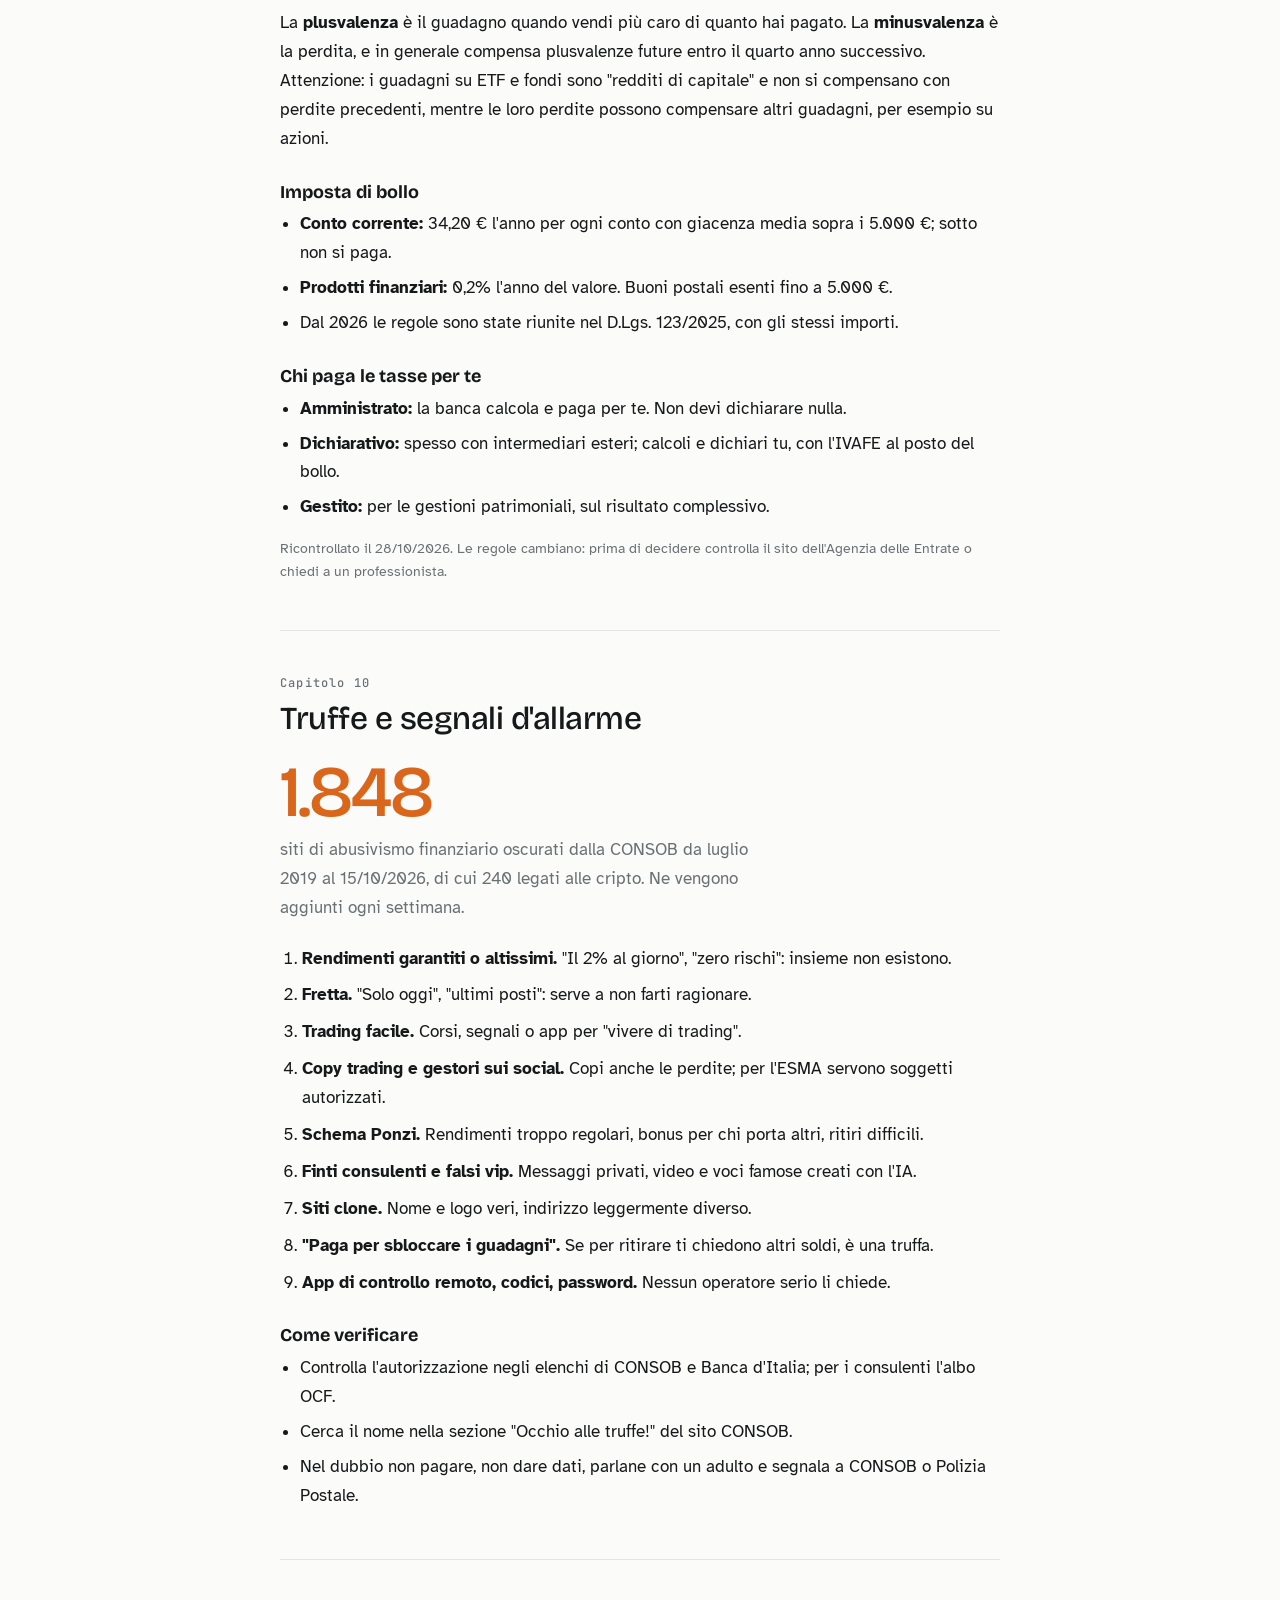
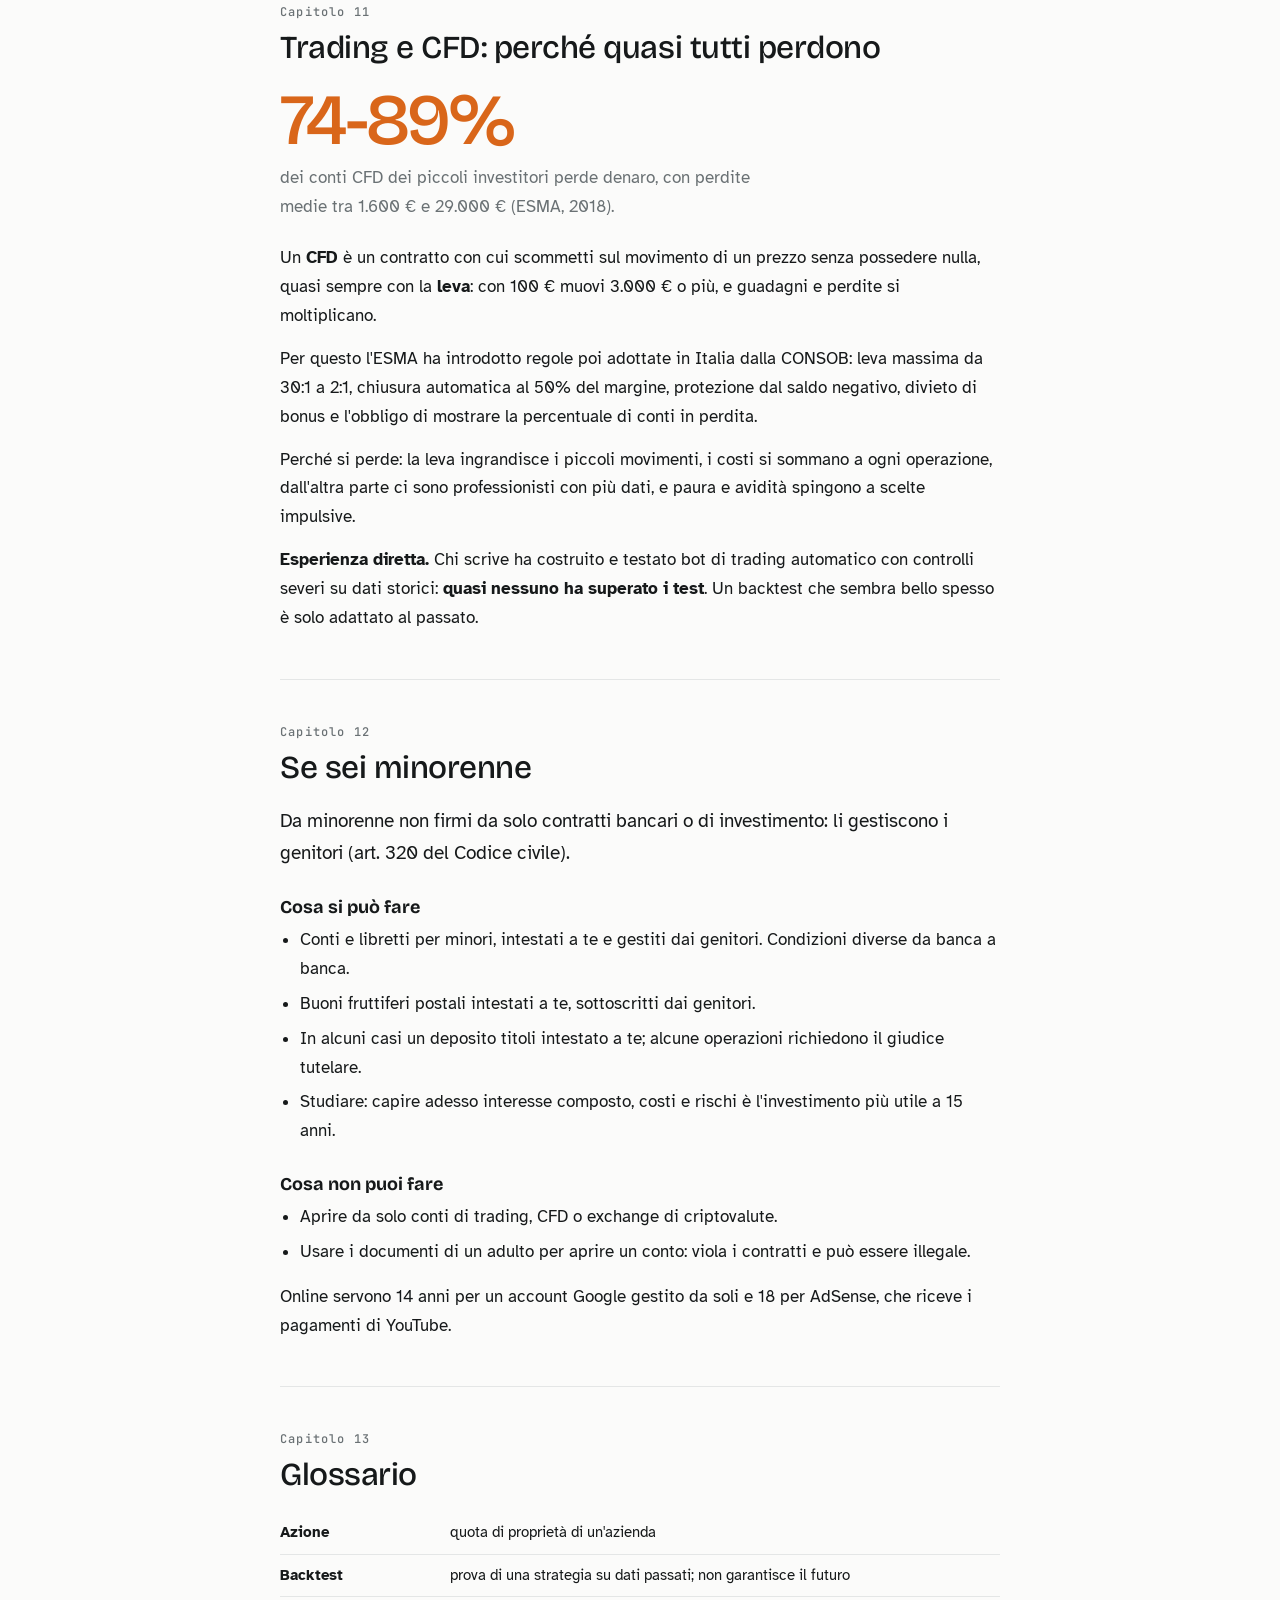
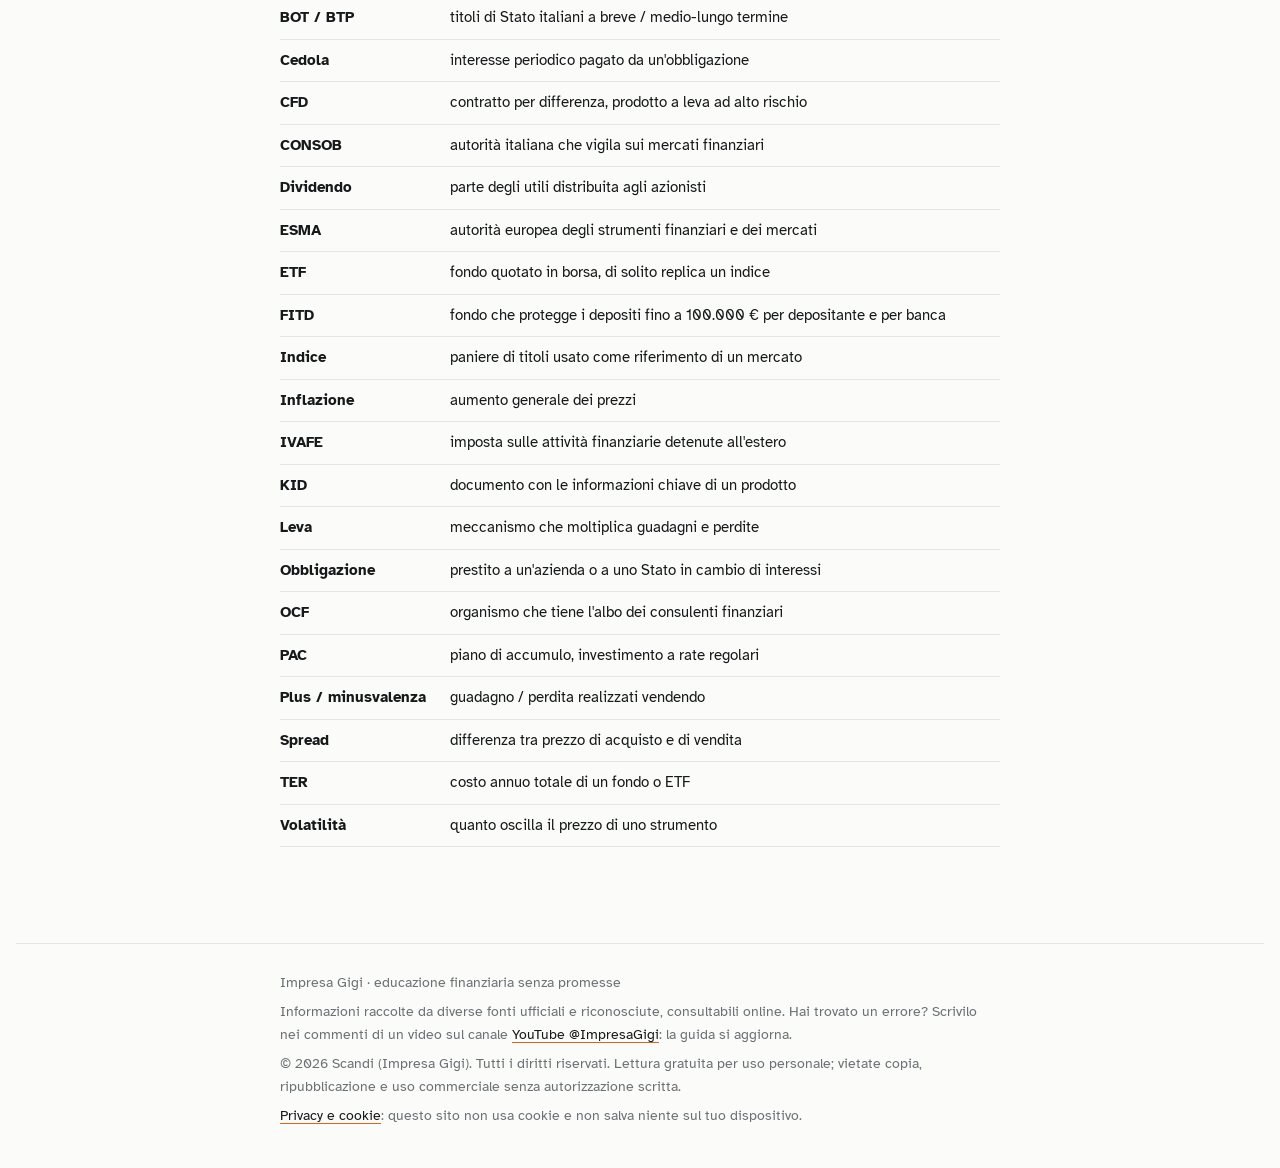
==== commit 1a33515d: "Pagina Privacy e cookie (nessun cookie, nessun salvataggio) Co-Authored-By: Claude Opus 5.5 <noreply" ====
--- a/index.html
+++ b/index.html
@@ -5,6 +5,14 @@
 <meta name="viewport" content="width=device-width, initial-scale=1, viewport-fit=cover">
 <meta name="description" content="Guida gratuita di educazione finanziaria per principianti: inflazione, rischio, interesse composto, costi, tasse e truffe. Niente da comprare.">
 <title>Investire da zero</title>
+<link rel="canonical" href="https://cloudescandi1-dotcom.github.io/investire-da-zero/">
+<meta property="og:type" content="website">
+<meta property="og:locale" content="it_IT">
+<meta property="og:title" content="Investire da zero">
+<meta property="og:description" content="Guida gratuita di educazione finanziaria per principianti: inflazione, rischio, interesse composto, costi, tasse e truffe. Niente da comprare.">
+<meta property="og:url" content="https://cloudescandi1-dotcom.github.io/investire-da-zero/">
+<meta name="twitter:card" content="summary">
+<script type="application/ld+json">{"@context": "https://schema.org", "@type": "LearningResource", "name": "Investire da zero", "learningResourceType": "Guida", "educationalLevel": "Principiante", "inLanguage": "it", "isAccessibleForFree": true, "teaches": ["inflazione", "rischio e rendimento", "interesse composto", "costi dei fondi", "tasse", "riconoscere le truffe"], "description": "Guida gratuita di educazione finanziaria per principianti. Solo educazione, non consulenza: niente da comprare.", "url": "https://cloudescandi1-dotcom.github.io/investire-da-zero/", "author": {"@type": "Person", "name": "Scandi"}}</script>
 <meta http-equiv="Content-Security-Policy" content="default-src 'none'; script-src 'sha256-lM5O0j5OstuLquTIWgha7B53v3TYYsLkDcTn/ZF1gtE='; style-src 'self' 'unsafe-inline'; font-src 'self'; img-src 'self' data:; base-uri 'none'; form-action 'none'; upgrade-insecure-requests">
 <meta name="referrer" content="no-referrer">
 <link rel="stylesheet" href="fonts/fonts.css">
@@ -468,6 +476,7 @@
     <span>Impresa Gigi · educazione finanziaria senza promesse</span>
     <span>Informazioni raccolte da diverse fonti ufficiali e riconosciute, consultabili online. Hai trovato un errore? Scrivilo nei commenti di un video sul canale <a href="https://www.youtube.com/@ImpresaGigi" rel="noopener noreferrer">YouTube @ImpresaGigi</a>: la guida si aggiorna.</span>
     <span>© 2026 Scandi (Impresa Gigi). Tutti i diritti riservati. Lettura gratuita per uso personale; vietate copia, ripubblicazione e uso commerciale senza autorizzazione scritta.</span>
+    <span><a href="privacy.html">Privacy e cookie</a>: questo sito non usa cookie e non salva niente sul tuo dispositivo.</span>
   </div>
 </footer>
 
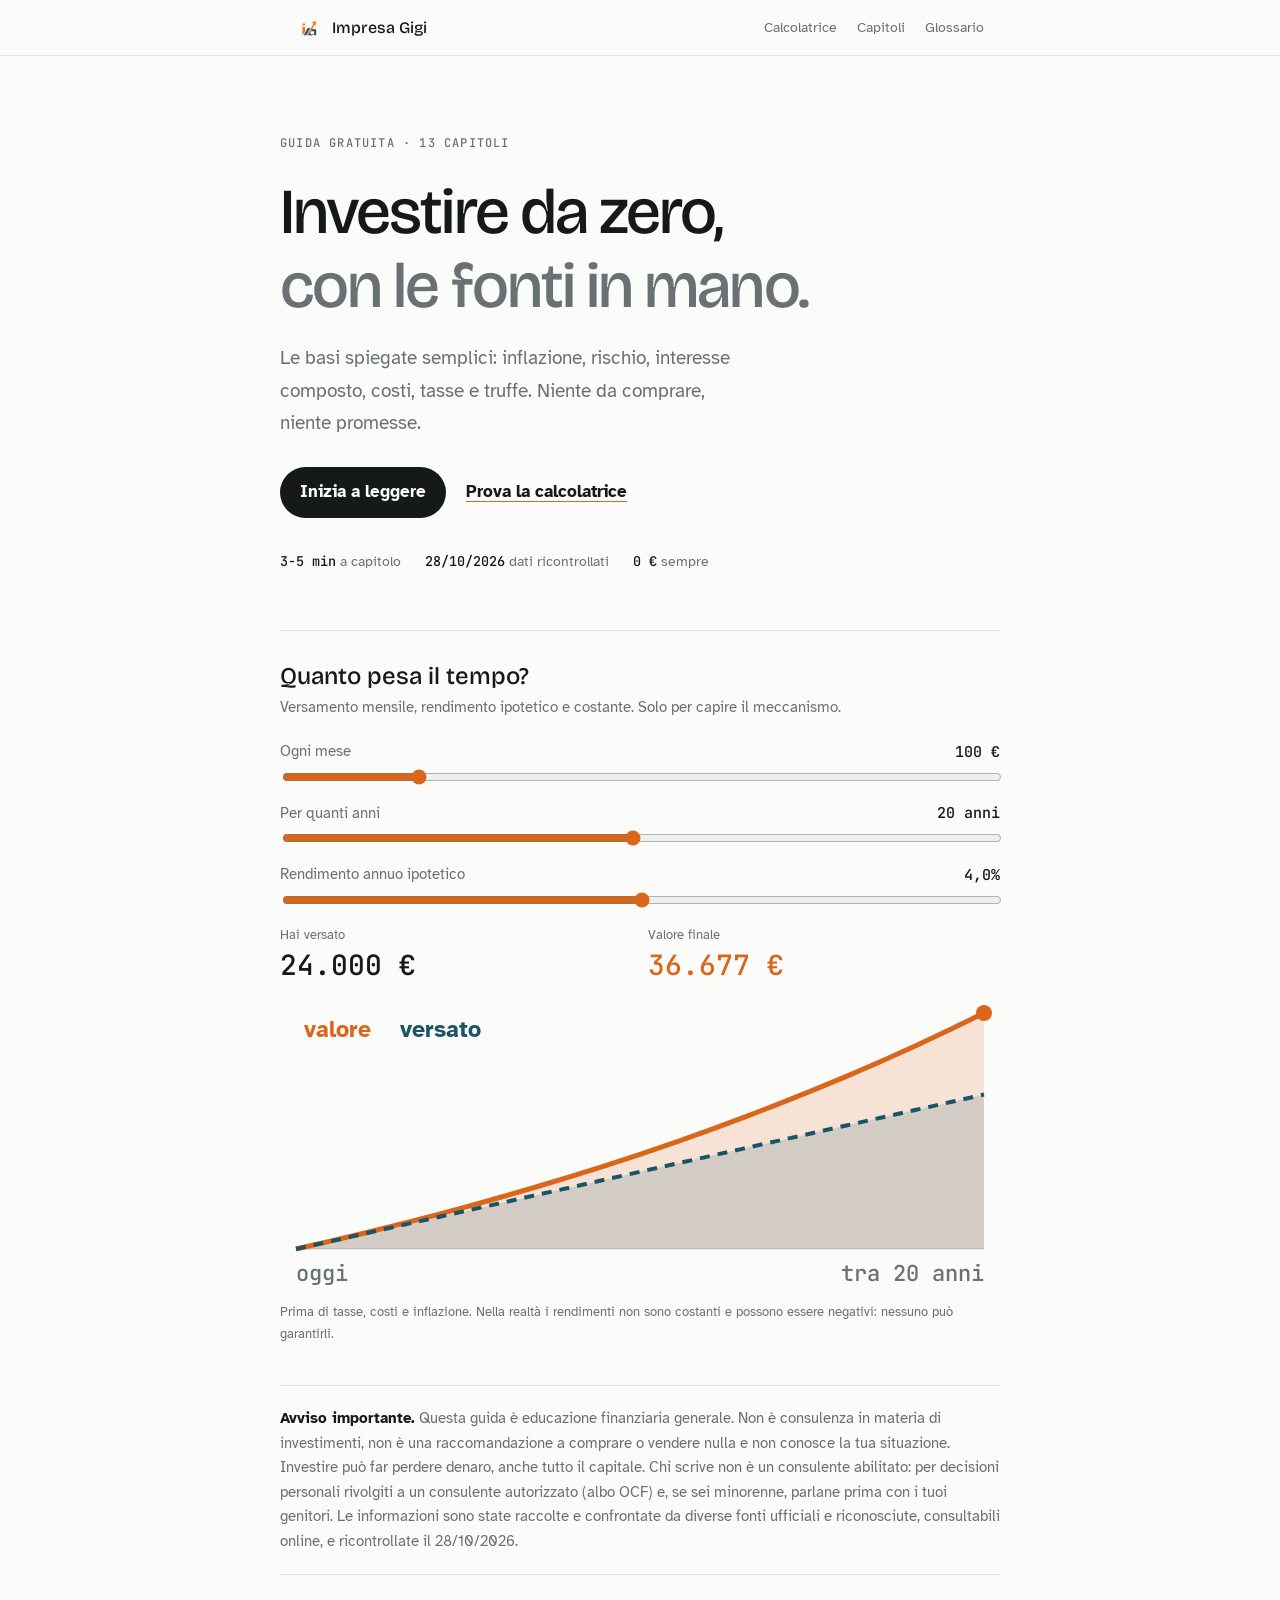
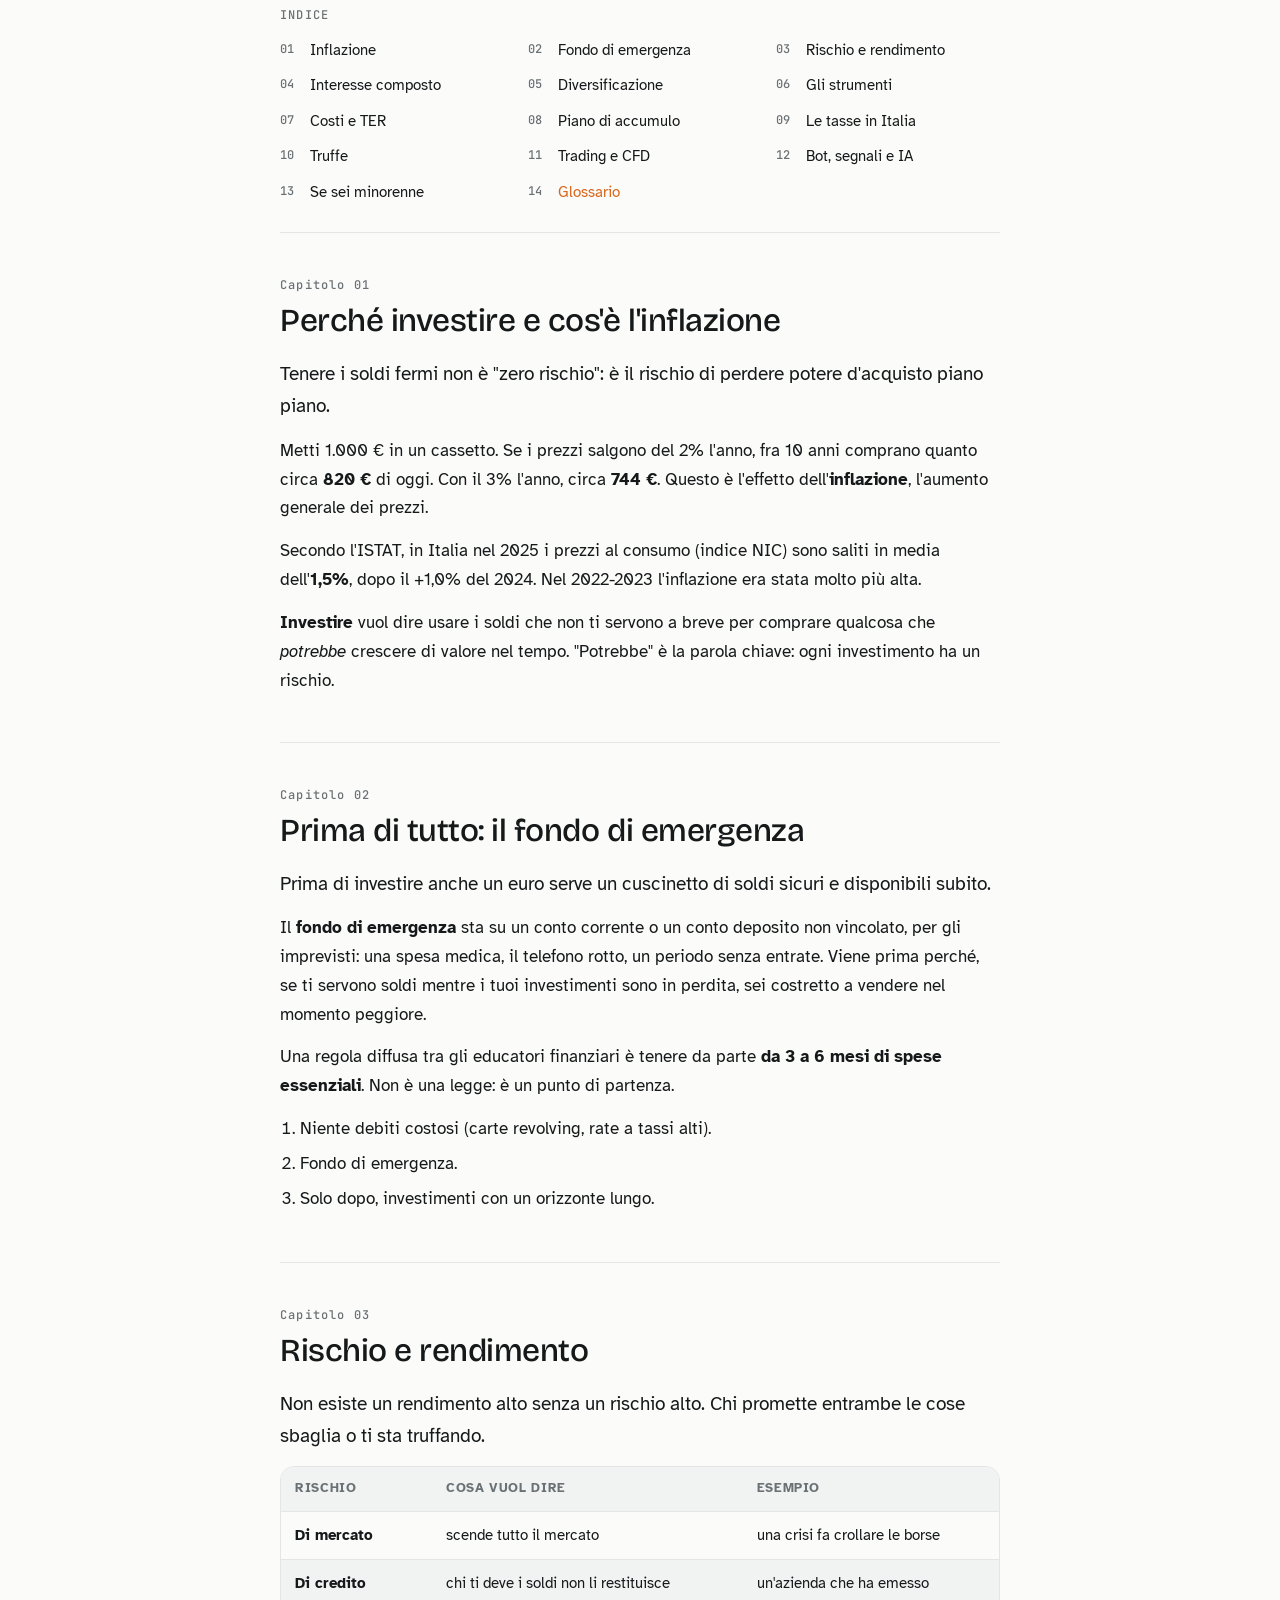
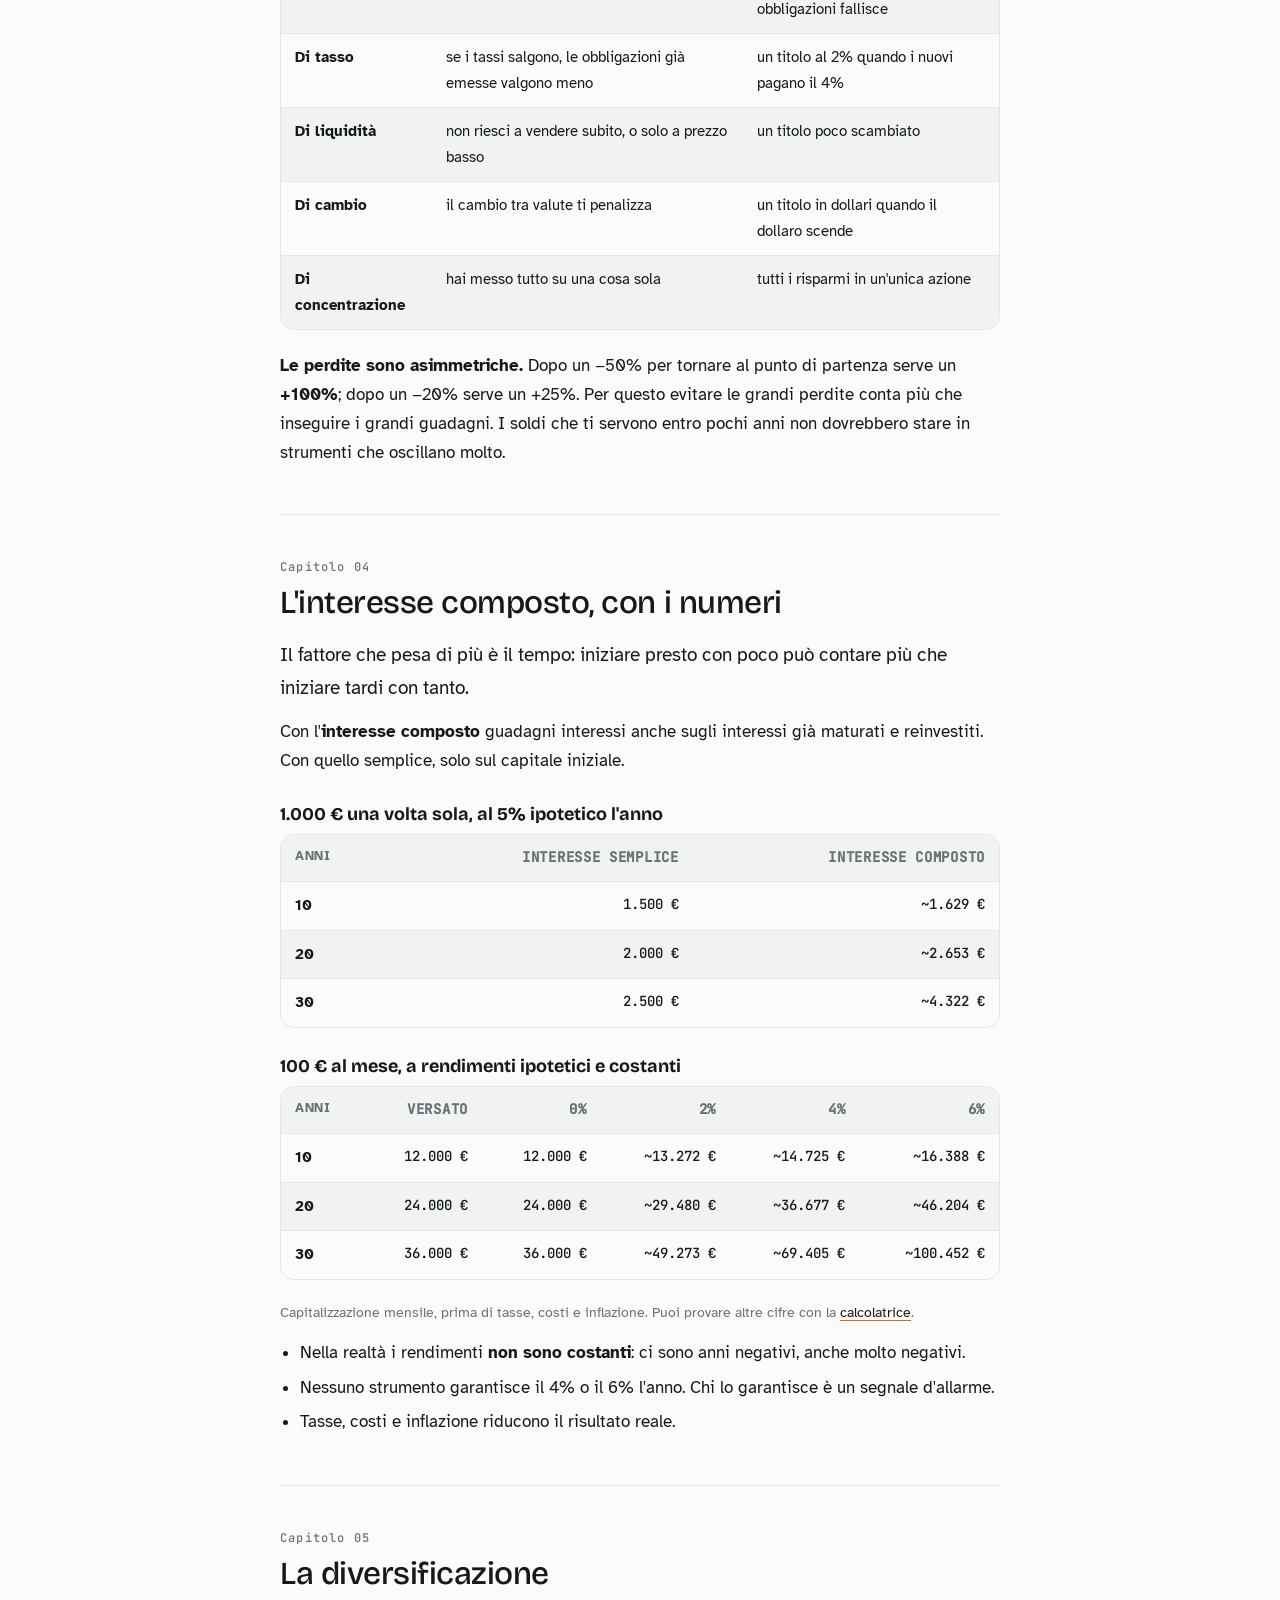
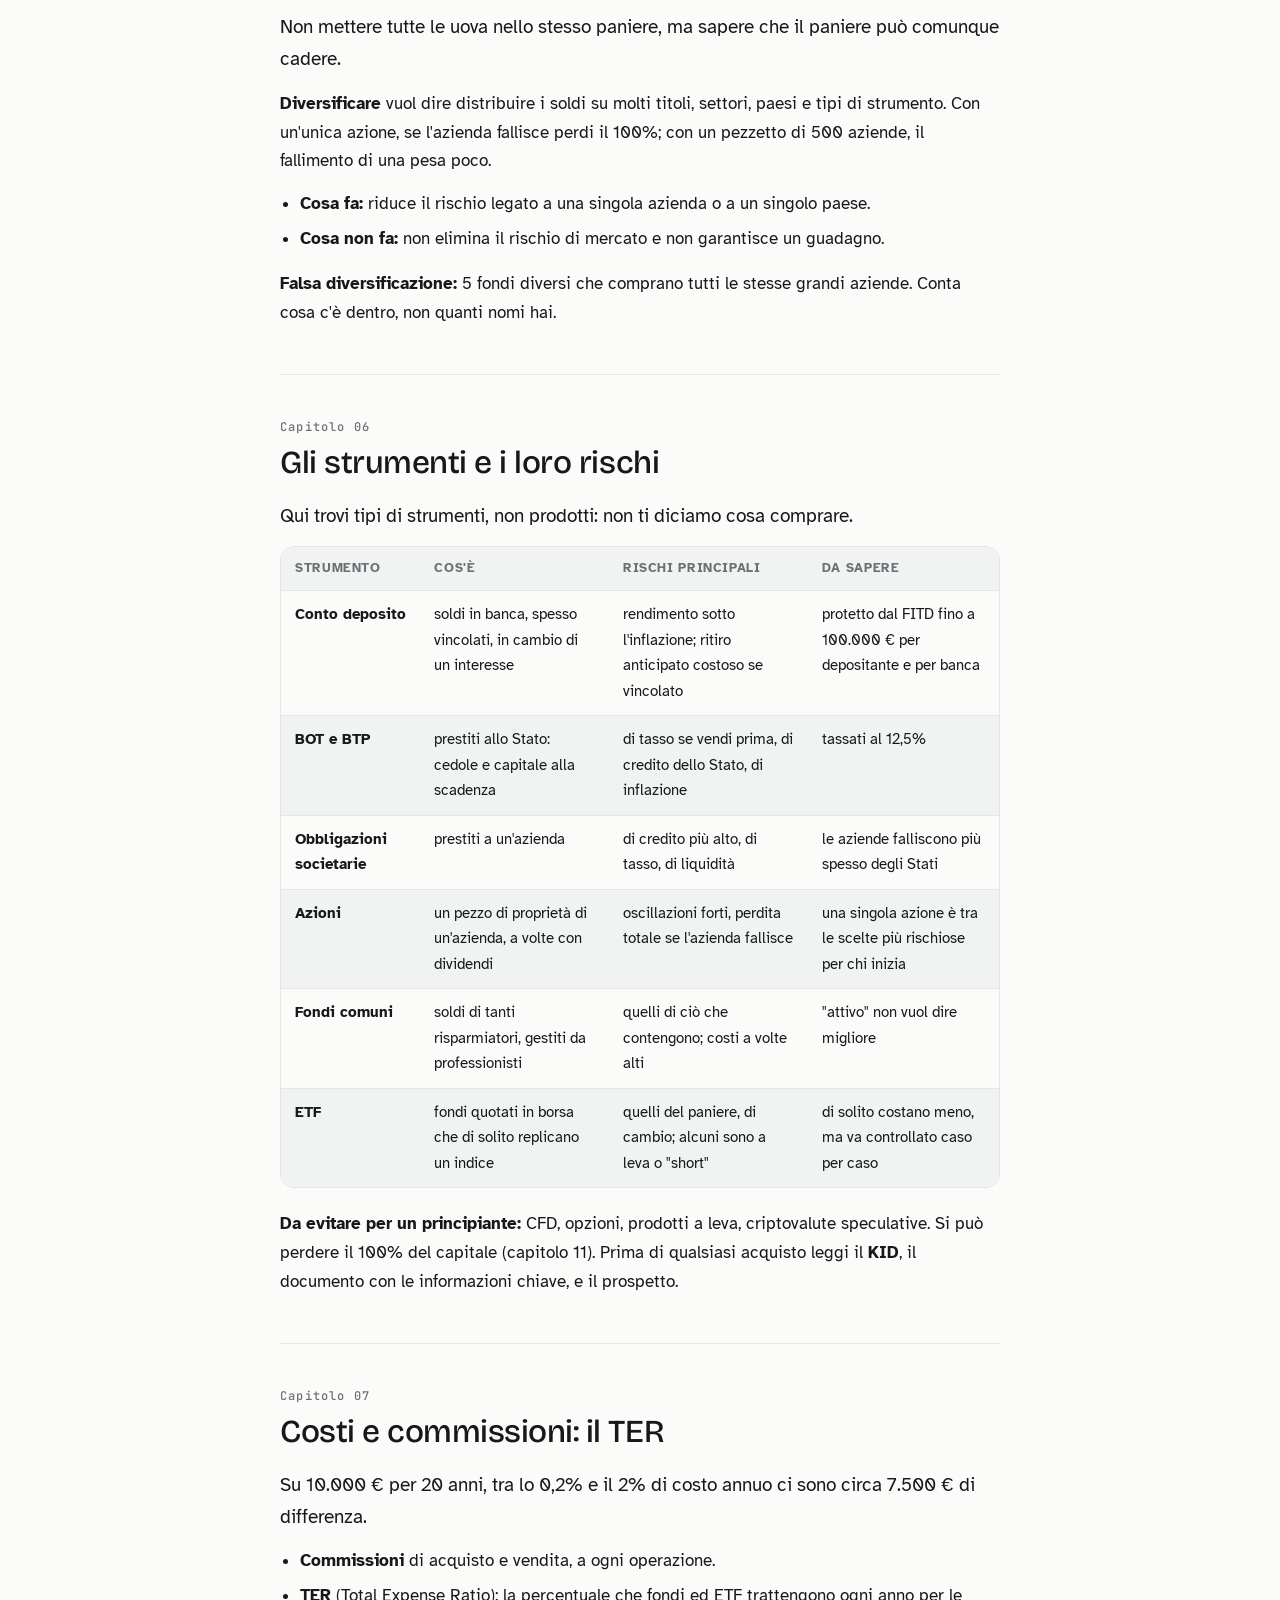
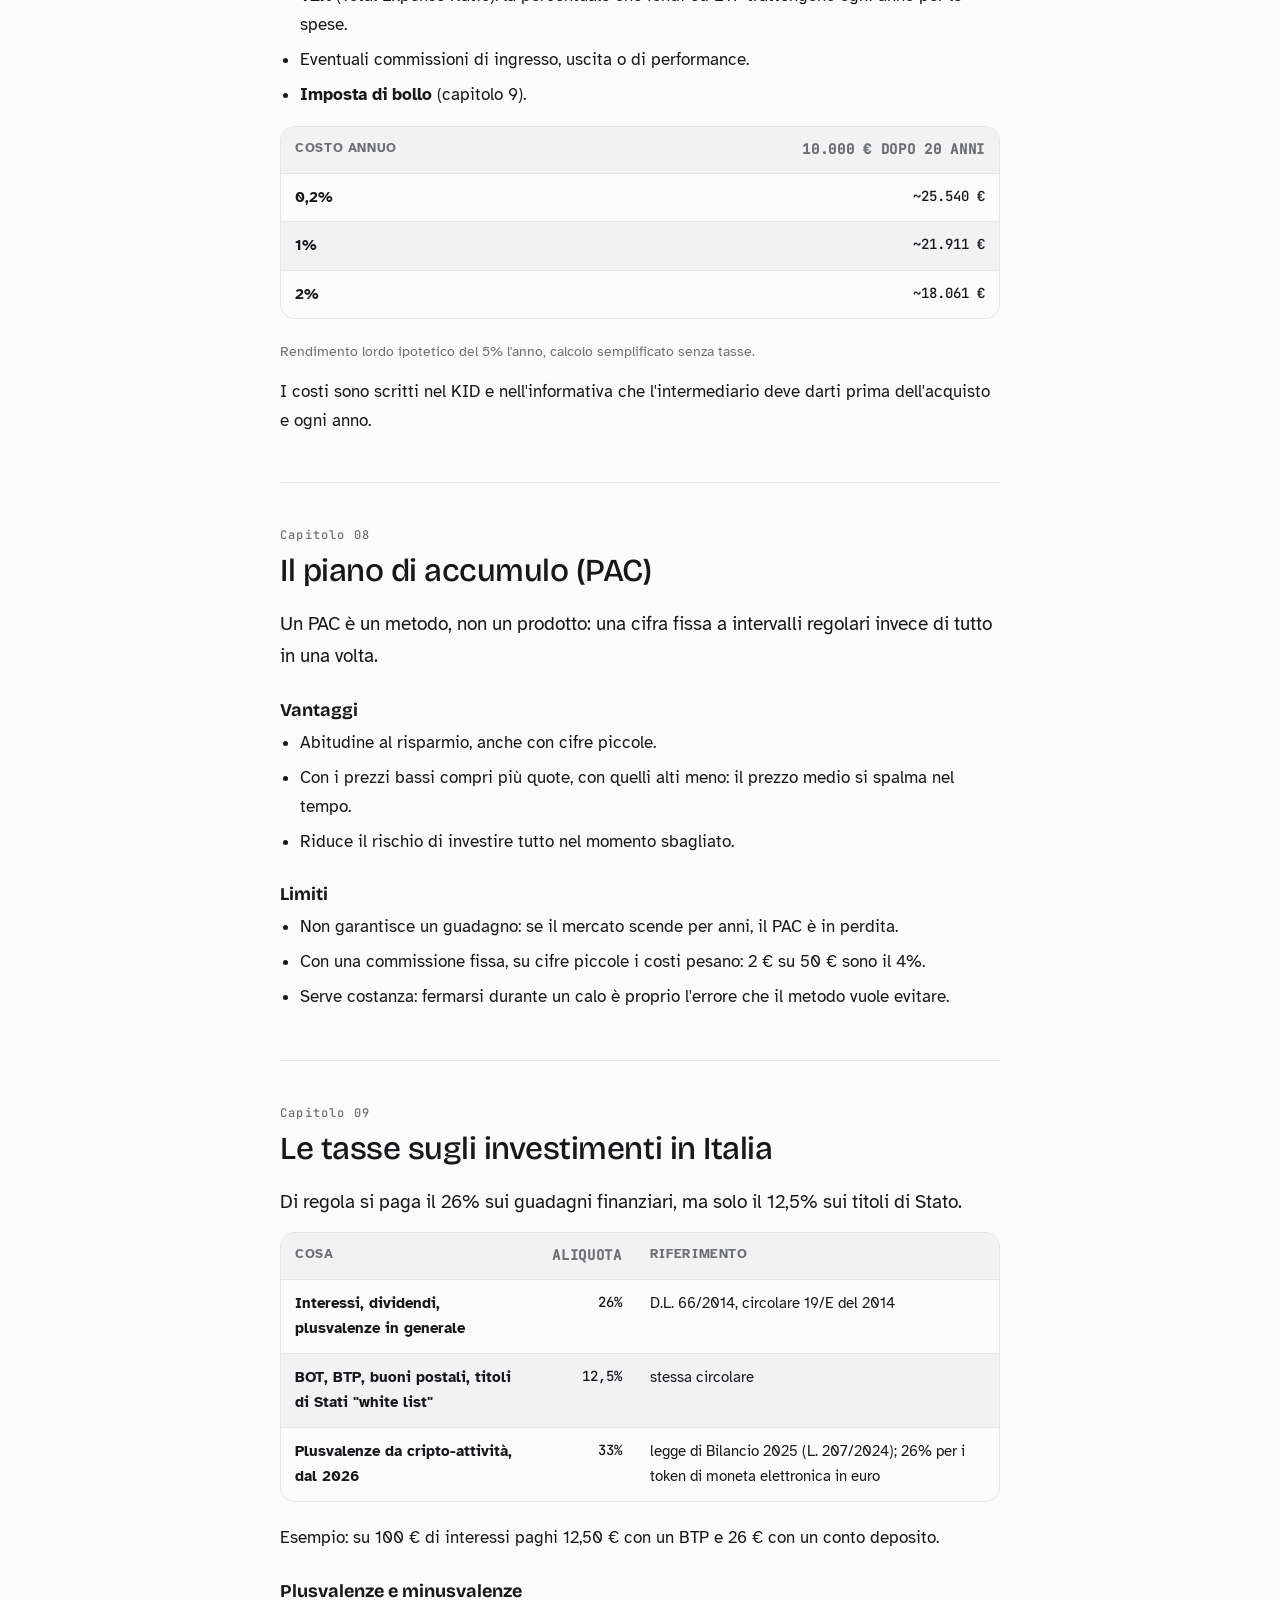
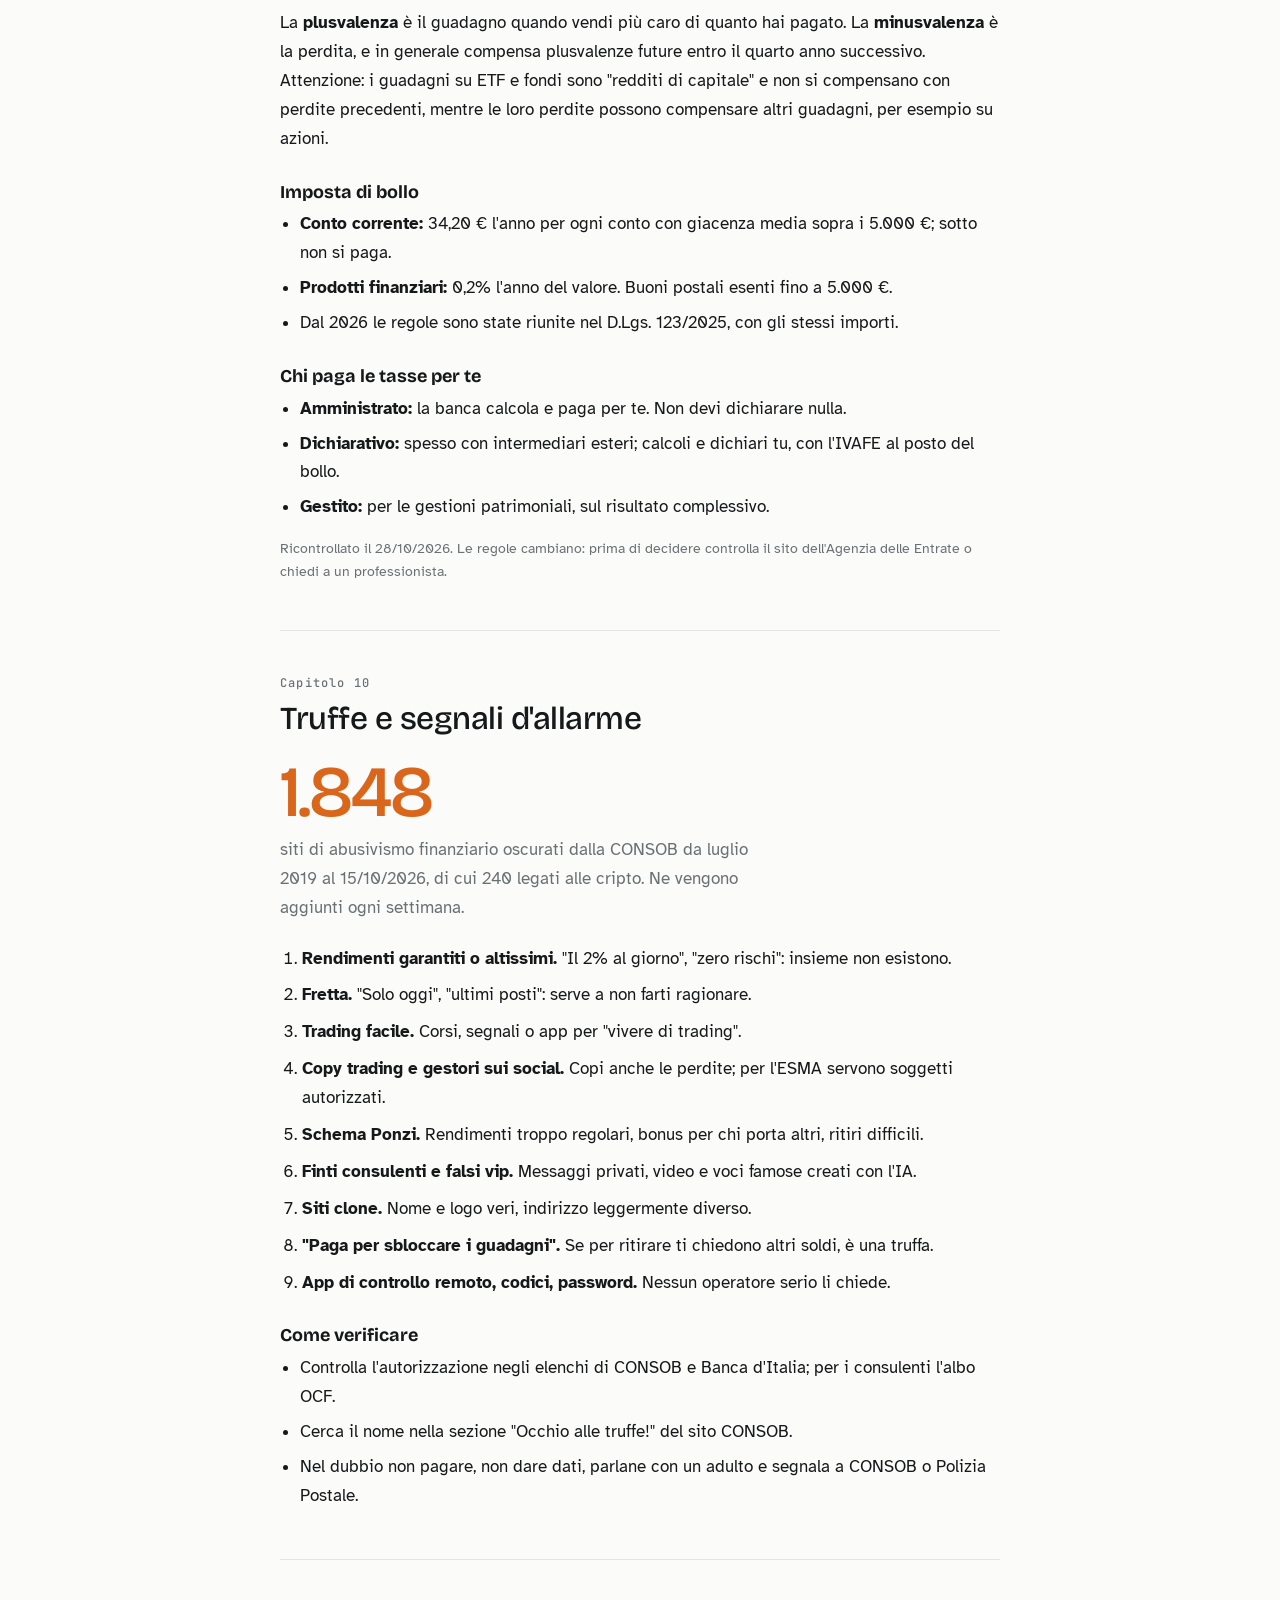
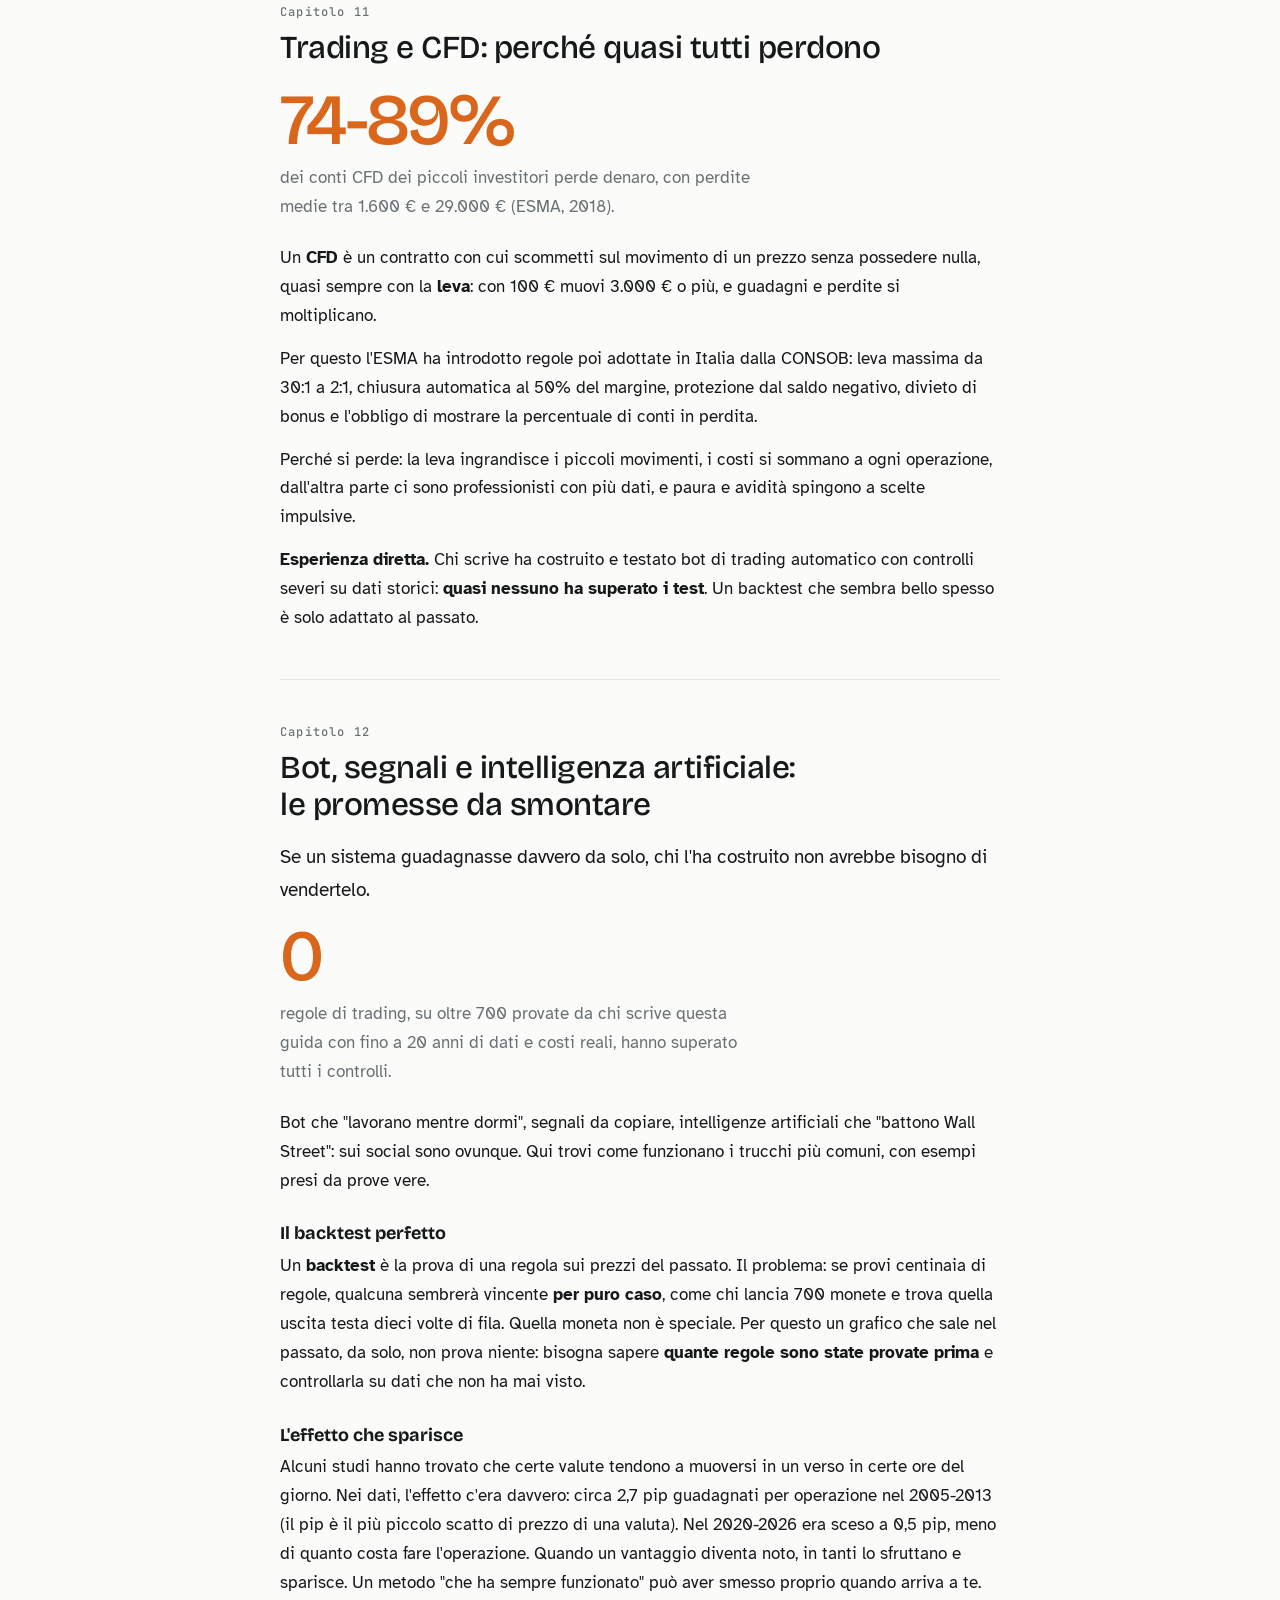
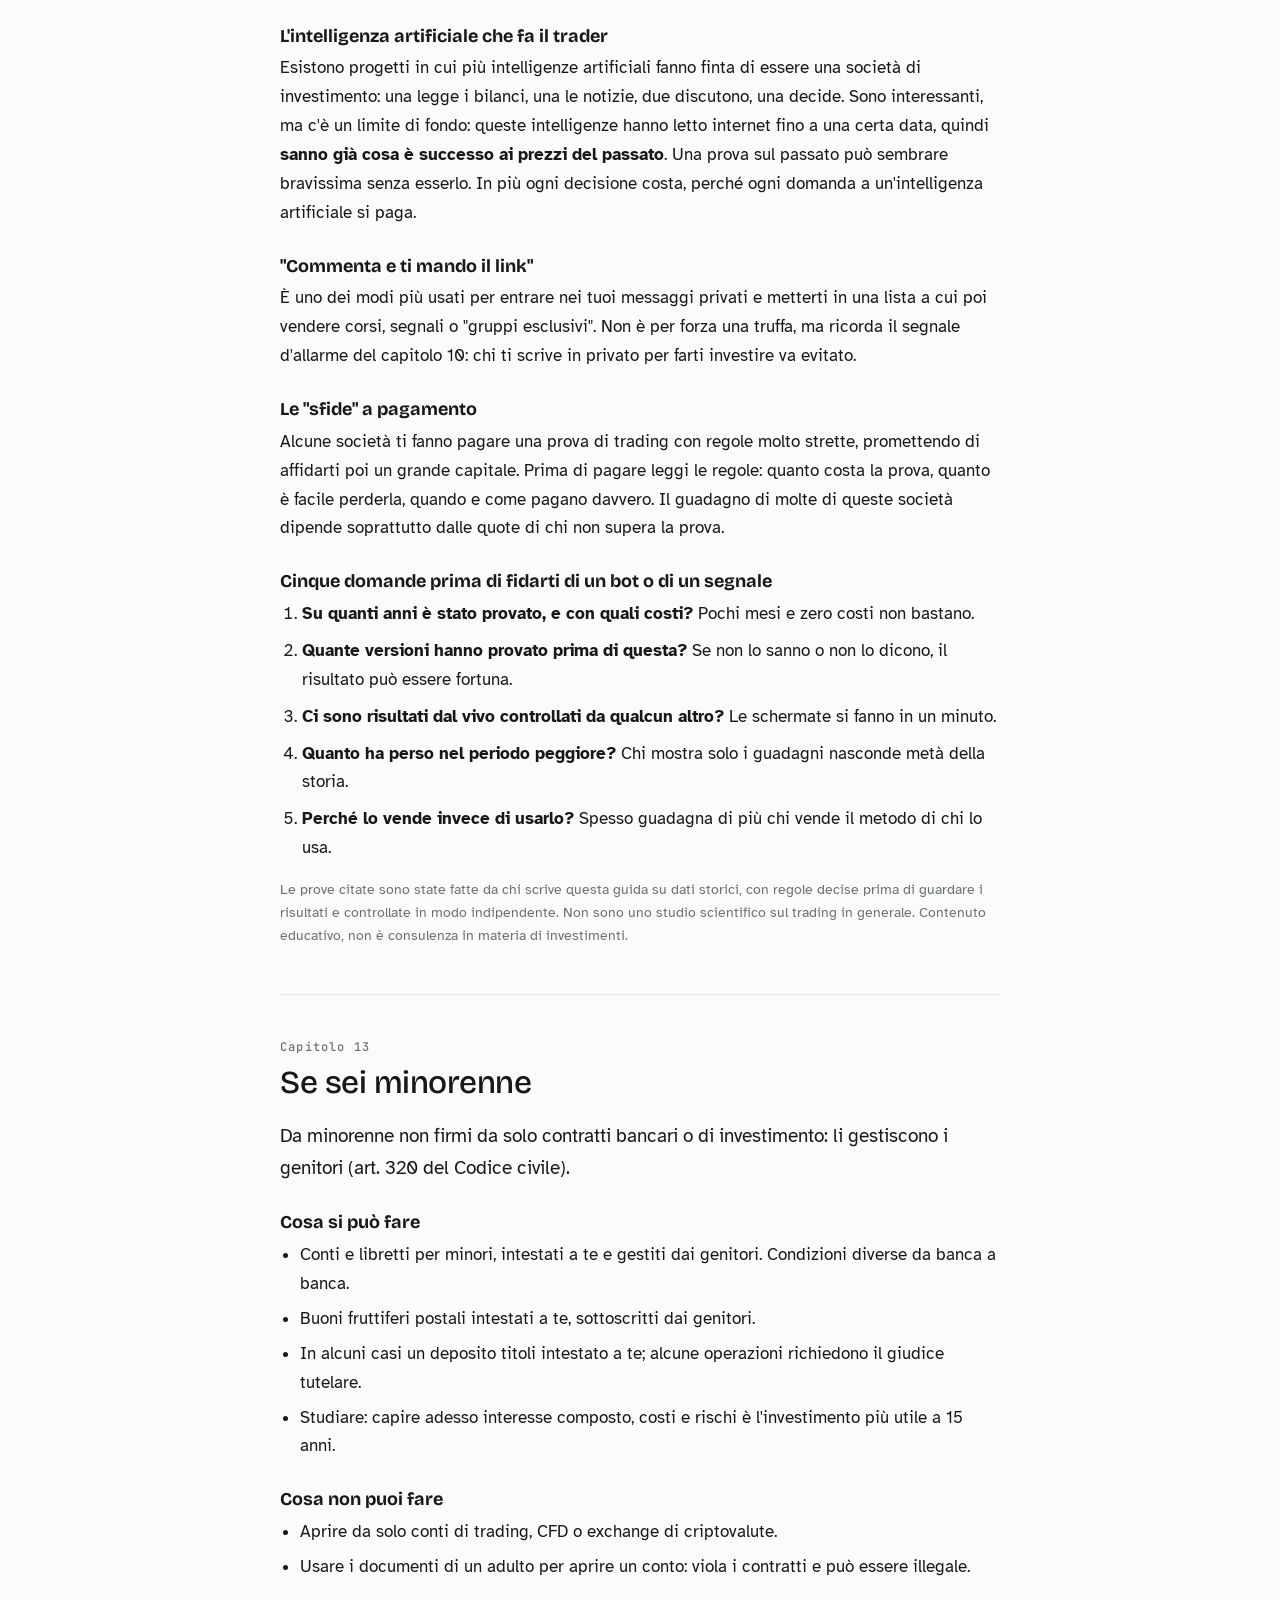
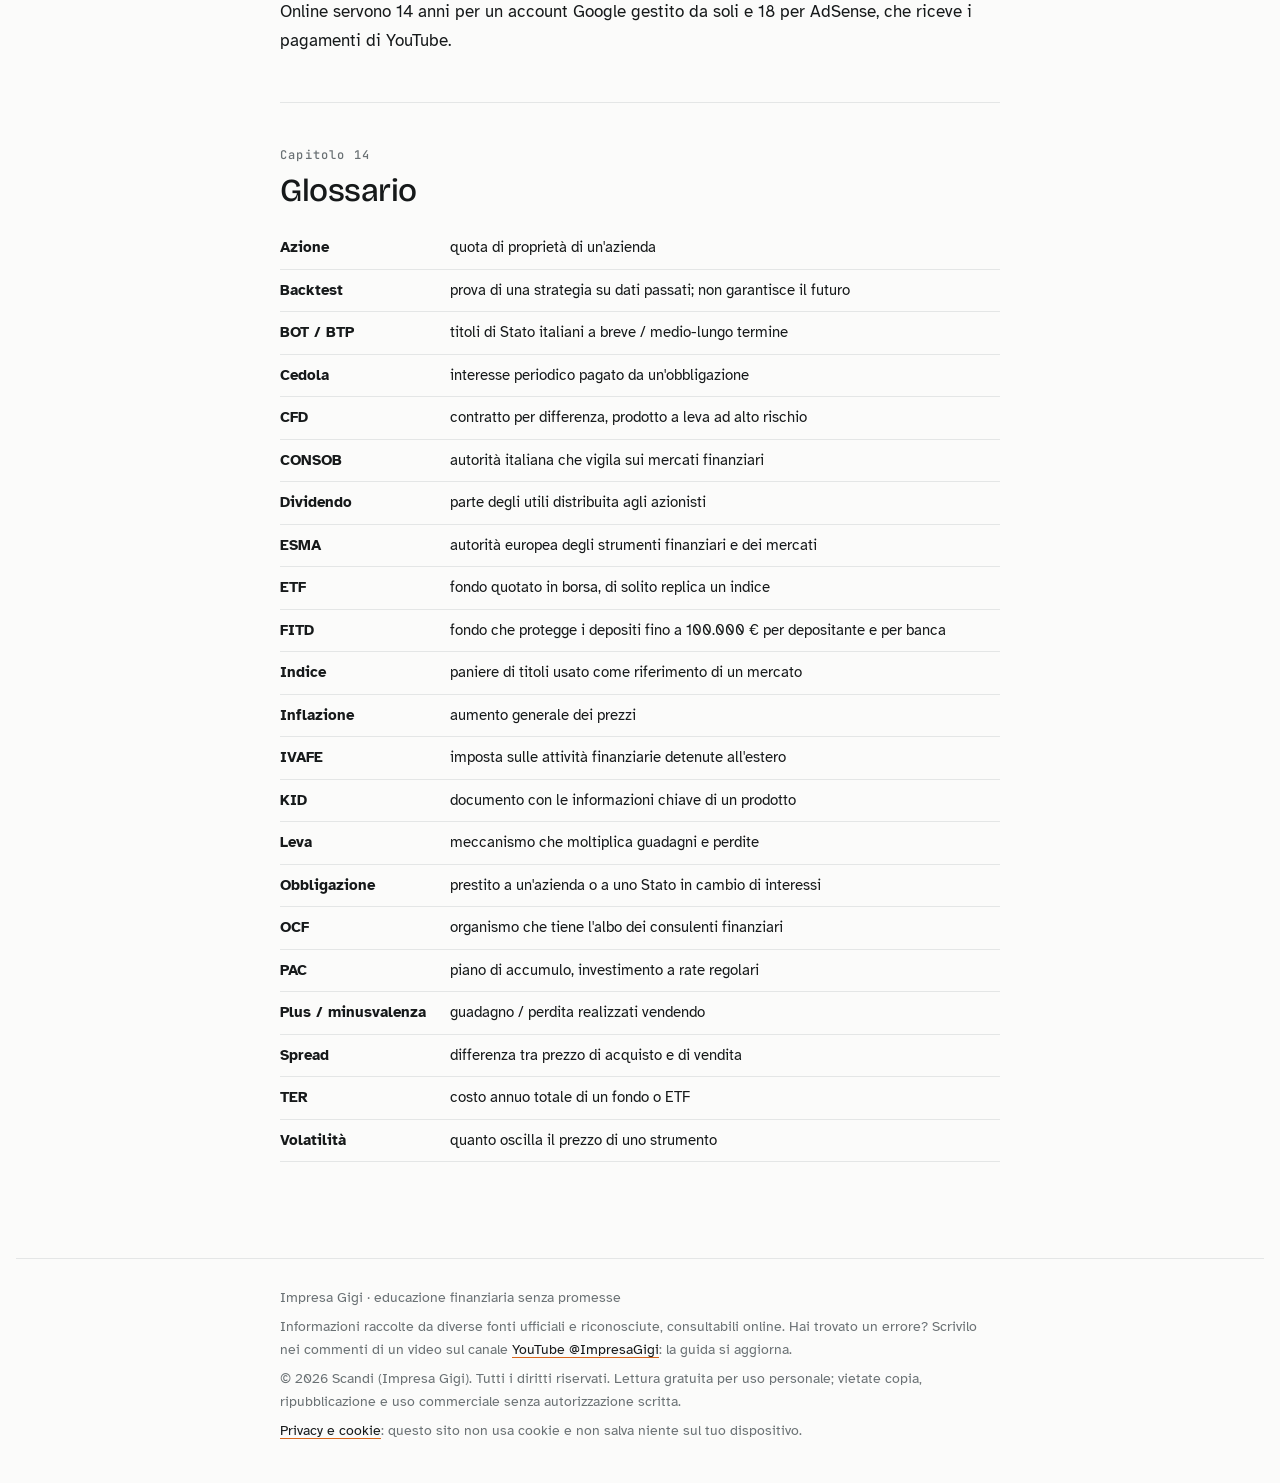
==== commit 32db314f: "Capitolo 12: bot, segnali e intelligenza artificiale Co-Authored-By: Claude Opus 5.5 <noreply@anthro" ====
--- a/index.html
+++ b/index.html
@@ -153,7 +153,7 @@
     <nav aria-label="Sezioni">
       <a href="#calcolatrice" class="hide-sm">Calcolatrice</a>
       <a href="#capitoli">Capitoli</a>
-      <a href="#c13">Glossario</a>
+      <a href="#c14">Glossario</a>
     </nav>
   </div>
 </header>
@@ -209,8 +209,9 @@
         <li><a href="#c9">Le tasse in Italia</a></li>
         <li><a href="#c10">Truffe</a></li>
         <li><a href="#c11">Trading e CFD</a></li>
-        <li><a href="#c12">Se sei minorenne</a></li>
-        <li><a href="#c13">Glossario</a></li>
+        <li><a href="#c12">Bot, segnali e IA</a></li>
+        <li><a href="#c13">Se sei minorenne</a></li>
+        <li><a href="#c14">Glossario</a></li>
       </ol>
     </nav>
 
@@ -421,6 +422,33 @@
 
       <section class="ch" id="c12">
         <span class="num">Capitolo 12</span>
+        <h2>Bot, segnali e intelligenza artificiale: le promesse da smontare</h2>
+        <p class="key">Se un sistema guadagnasse davvero da solo, chi l'ha costruito non avrebbe bisogno di vendertelo.</p>
+        <div class="stat"><b>0</b><span>regole di trading, su oltre 700 provate da chi scrive questa guida con fino a 20 anni di dati e costi reali, hanno superato tutti i controlli.</span></div>
+        <p>Bot che "lavorano mentre dormi", segnali da copiare, intelligenze artificiali che "battono Wall Street": sui social sono ovunque. Qui trovi come funzionano i trucchi più comuni, con esempi presi da prove vere.</p>
+        <h3>Il backtest perfetto</h3>
+        <p>Un <strong>backtest</strong> è la prova di una regola sui prezzi del passato. Il problema: se provi centinaia di regole, qualcuna sembrerà vincente <strong>per puro caso</strong>, come chi lancia 700 monete e trova quella uscita testa dieci volte di fila. Quella moneta non è speciale. Per questo un grafico che sale nel passato, da solo, non prova niente: bisogna sapere <strong>quante regole sono state provate prima</strong> e controllarla su dati che non ha mai visto.</p>
+        <h3>L'effetto che sparisce</h3>
+        <p>Alcuni studi hanno trovato che certe valute tendono a muoversi in un verso in certe ore del giorno. Nei dati, l'effetto c'era davvero: circa 2,7 pip guadagnati per operazione nel 2005-2013 (il pip è il più piccolo scatto di prezzo di una valuta). Nel 2020-2026 era sceso a 0,5 pip, meno di quanto costa fare l'operazione. Quando un vantaggio diventa noto, in tanti lo sfruttano e sparisce. Un metodo "che ha sempre funzionato" può aver smesso proprio quando arriva a te.</p>
+        <h3>L'intelligenza artificiale che fa il trader</h3>
+        <p>Esistono progetti in cui più intelligenze artificiali fanno finta di essere una società di investimento: una legge i bilanci, una le notizie, due discutono, una decide. Sono interessanti, ma c'è un limite di fondo: queste intelligenze hanno letto internet fino a una certa data, quindi <strong>sanno già cosa è successo ai prezzi del passato</strong>. Una prova sul passato può sembrare bravissima senza esserlo. In più ogni decisione costa, perché ogni domanda a un'intelligenza artificiale si paga.</p>
+        <h3>"Commenta e ti mando il link"</h3>
+        <p>È uno dei modi più usati per entrare nei tuoi messaggi privati e metterti in una lista a cui poi vendere corsi, segnali o "gruppi esclusivi". Non è per forza una truffa, ma ricorda il segnale d'allarme del capitolo 10: chi ti scrive in privato per farti investire va evitato.</p>
+        <h3>Le "sfide" a pagamento</h3>
+        <p>Alcune società ti fanno pagare una prova di trading con regole molto strette, promettendo di affidarti poi un grande capitale. Prima di pagare leggi le regole: quanto costa la prova, quanto è facile perderla, quando e come pagano davvero. Il guadagno di molte di queste società dipende soprattutto dalle quote di chi non supera la prova.</p>
+        <h3>Cinque domande prima di fidarti di un bot o di un segnale</h3>
+        <ol class="alarm">
+          <li><span><strong>Su quanti anni è stato provato, e con quali costi?</strong> Pochi mesi e zero costi non bastano.</span></li>
+          <li><span><strong>Quante versioni hanno provato prima di questa?</strong> Se non lo sanno o non lo dicono, il risultato può essere fortuna.</span></li>
+          <li><span><strong>Ci sono risultati dal vivo controllati da qualcun altro?</strong> Le schermate si fanno in un minuto.</span></li>
+          <li><span><strong>Quanto ha perso nel periodo peggiore?</strong> Chi mostra solo i guadagni nasconde metà della storia.</span></li>
+          <li><span><strong>Perché lo vende invece di usarlo?</strong> Spesso guadagna di più chi vende il metodo di chi lo usa.</span></li>
+        </ol>
+        <p class="caption">Le prove citate sono state fatte da chi scrive questa guida su dati storici, con regole decise prima di guardare i risultati e controllate in modo indipendente. Non sono uno studio scientifico sul trading in generale. Contenuto educativo, non è consulenza in materia di investimenti.</p>
+      </section>
+
+      <section class="ch" id="c13">
+        <span class="num">Capitolo 13</span>
         <h2>Se sei minorenne</h2>
         <p class="key">Da minorenne non firmi da solo contratti bancari o di investimento: li gestiscono i genitori (art. 320 del Codice civile).</p>
         <h3>Cosa si può fare</h3>
@@ -438,8 +466,8 @@
         <p>Online servono 14 anni per un account Google gestito da soli e 18 per AdSense, che riceve i pagamenti di YouTube.</p>
       </section>
 
-      <section class="ch" id="c13">
-        <span class="num">Capitolo 13</span>
+      <section class="ch" id="c14">
+        <span class="num">Capitolo 14</span>
         <h2>Glossario</h2>
         <dl class="gloss">
           <dt>Azione</dt><dd>quota di proprietà di un'azienda</dd>
